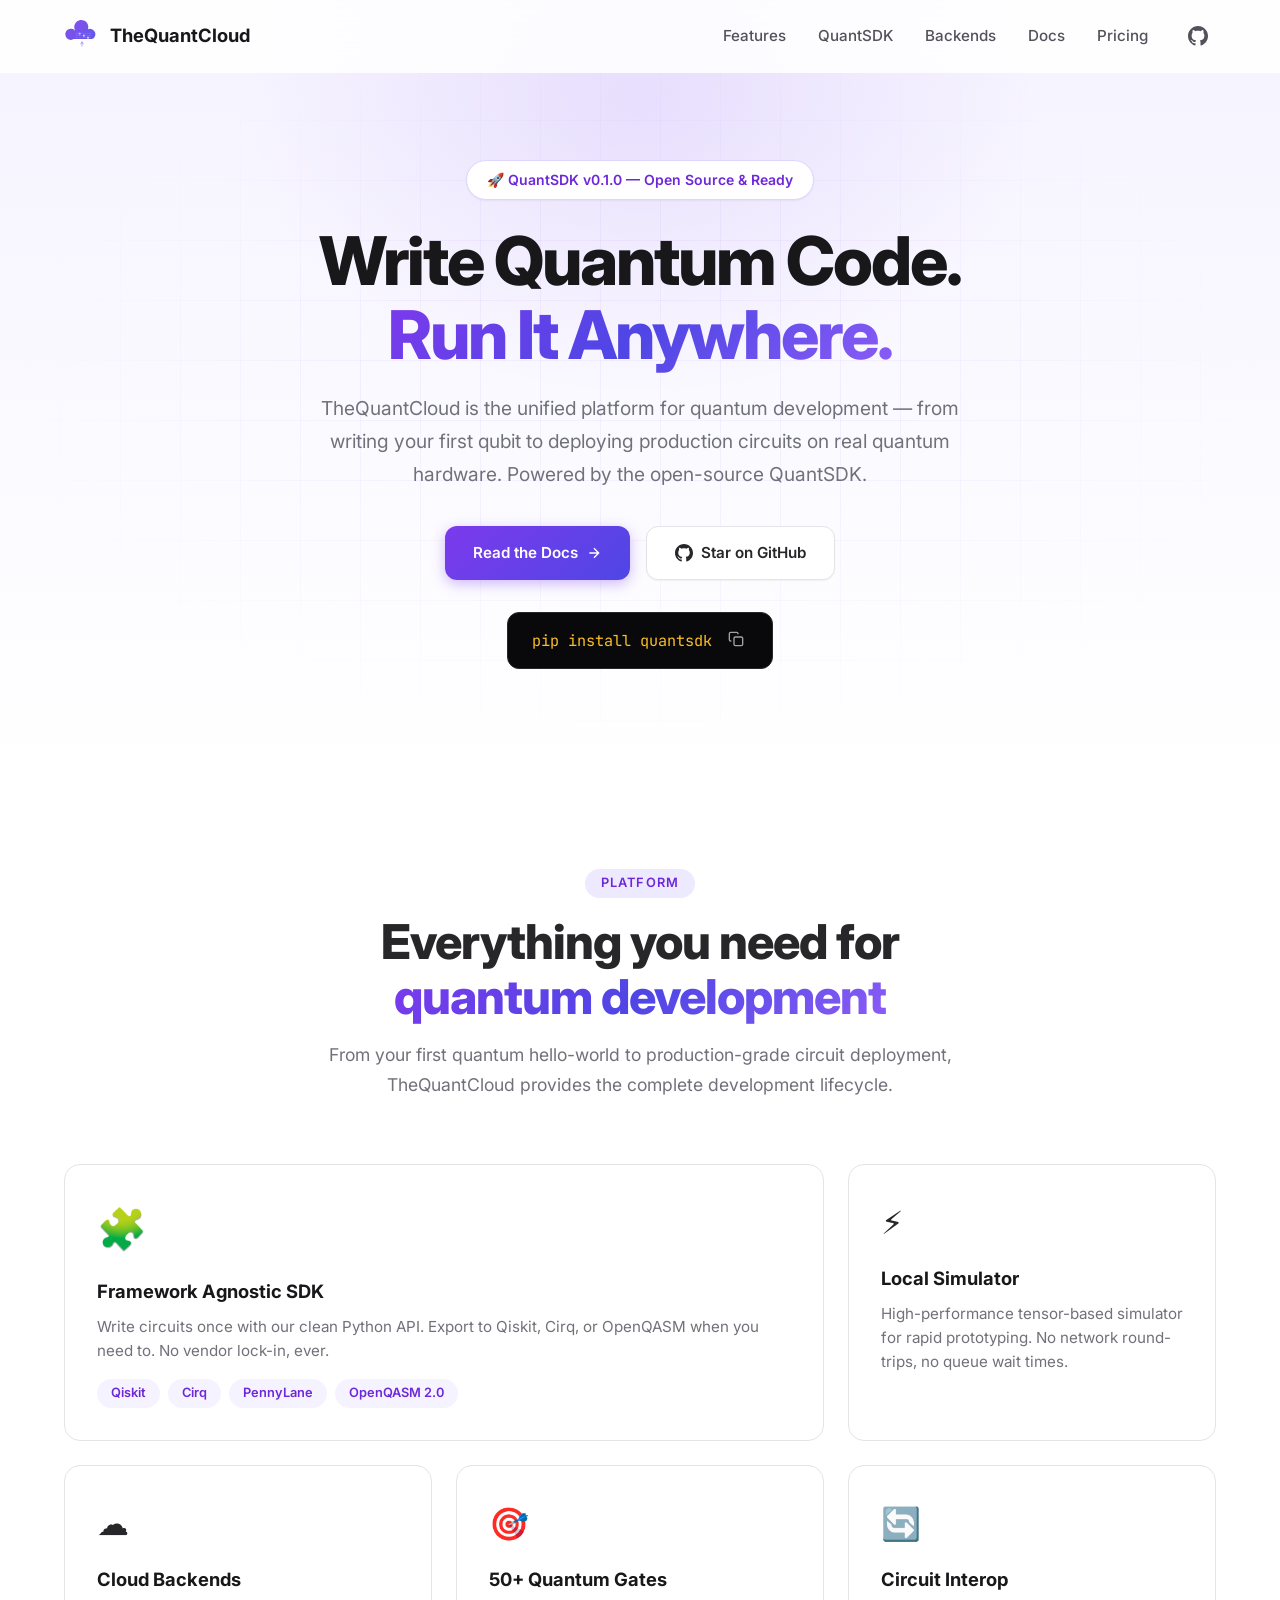
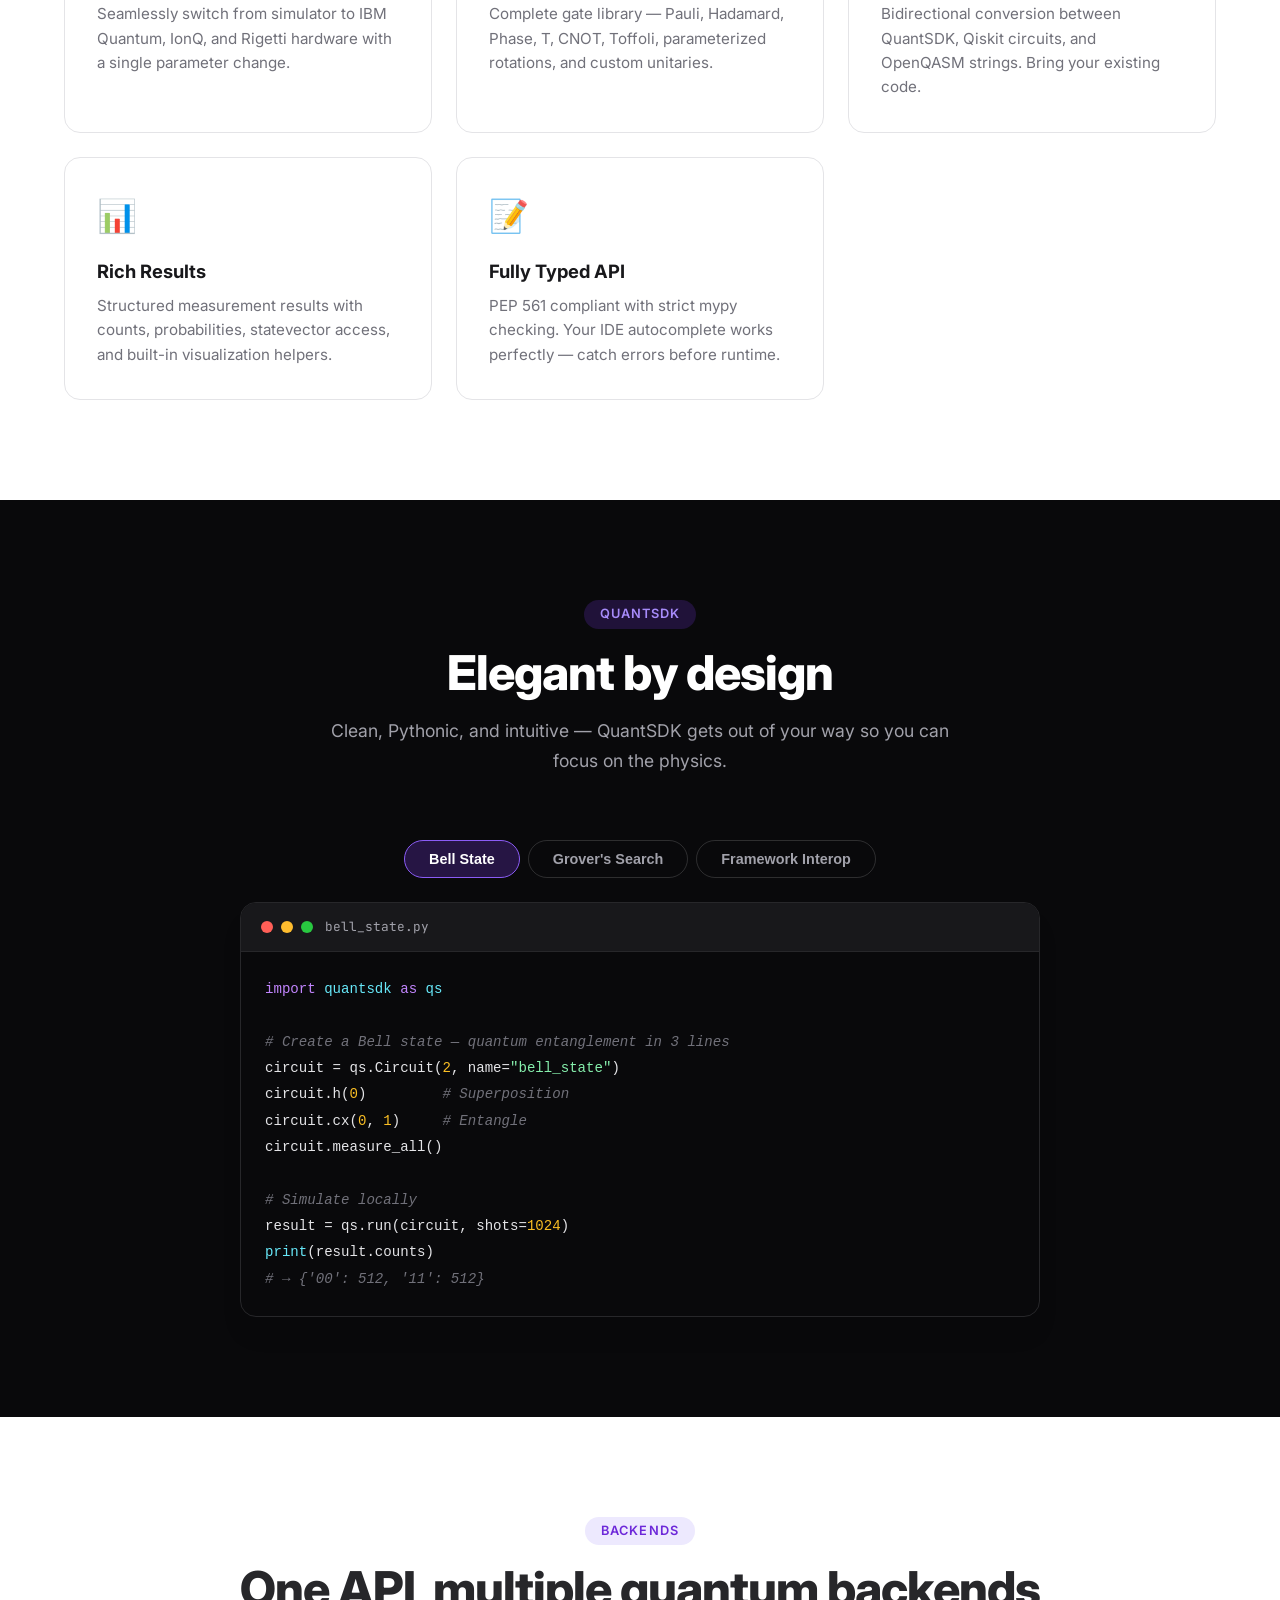
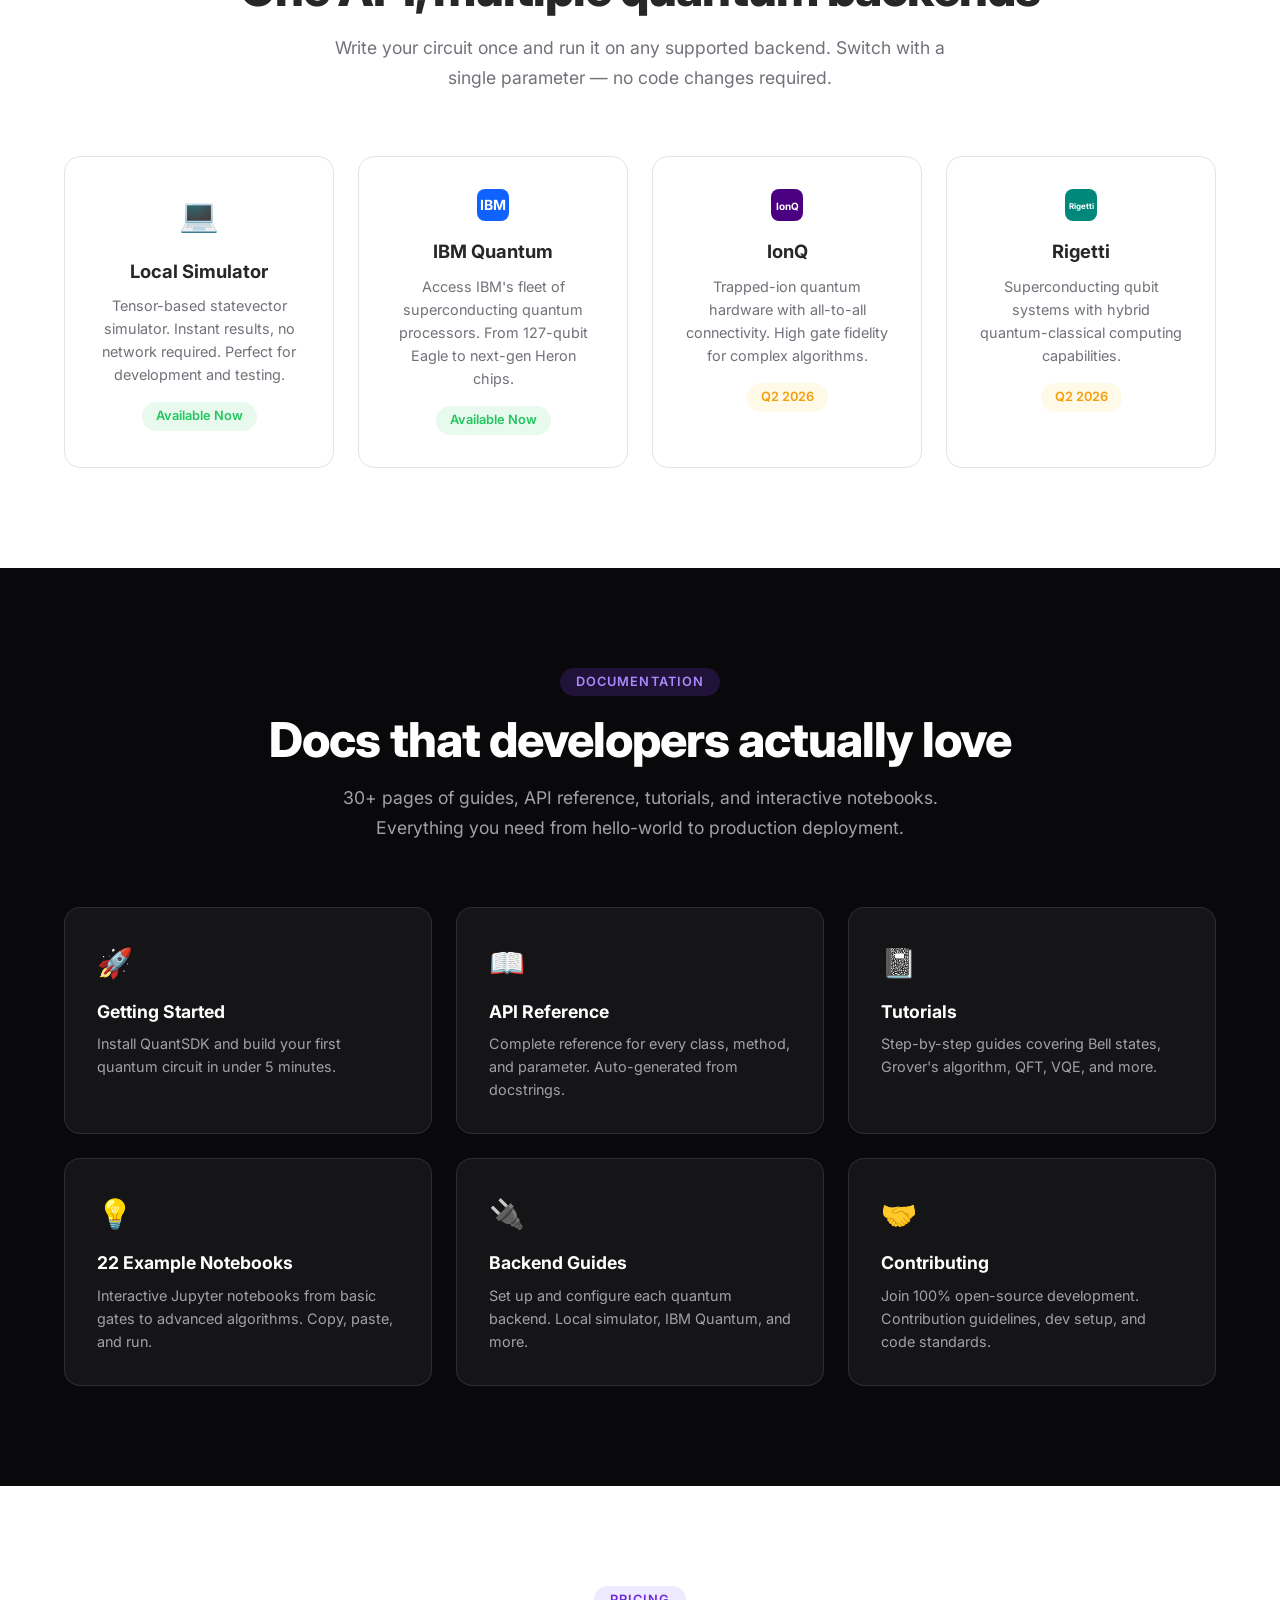
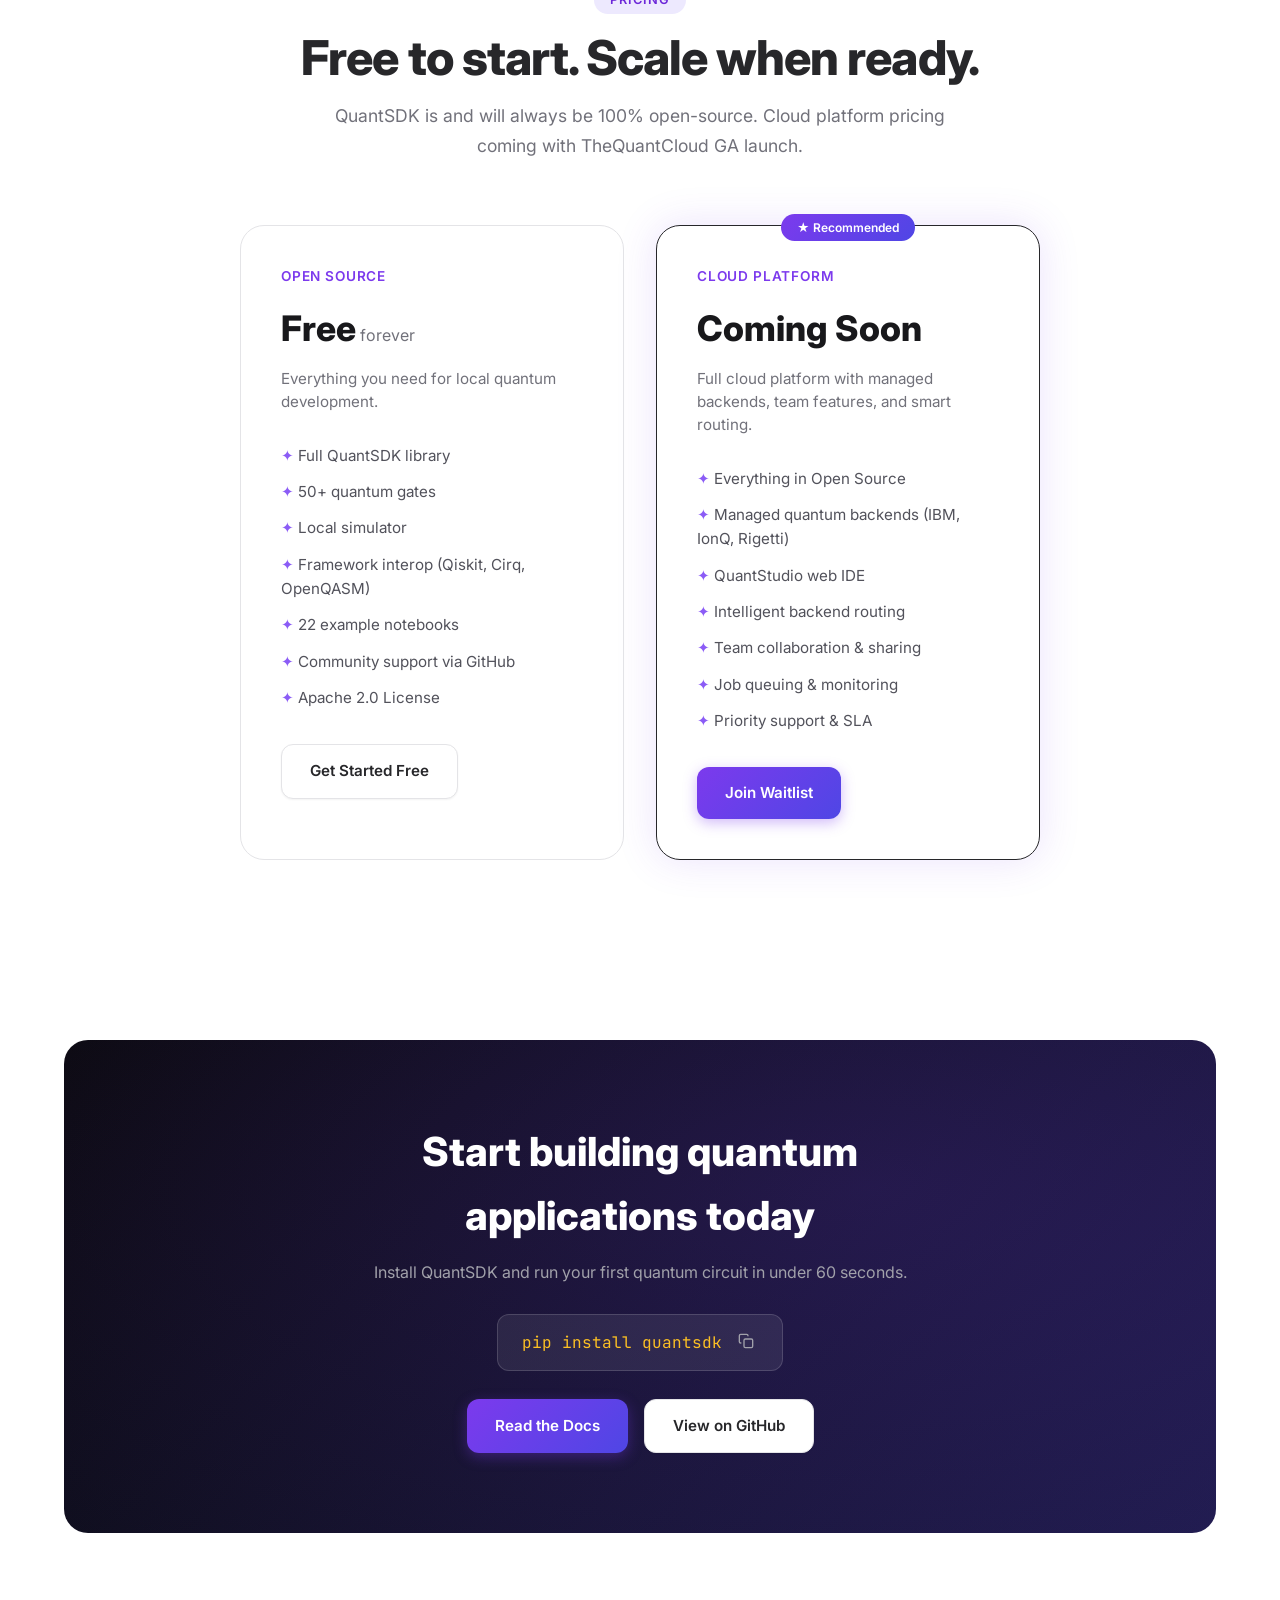
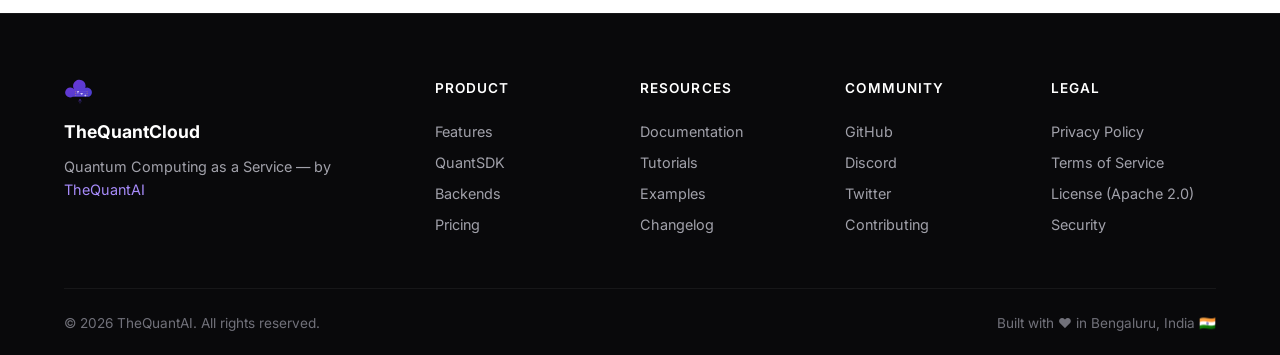
==== index.html @ c41607bc "fix: point API Reference card to docs /api route" ====
<!DOCTYPE html>
<html lang="en">
<head>
    <meta charset="UTF-8">
    <meta name="viewport" content="width=device-width, initial-scale=1.0">
    <title>TheQuantCloud — Quantum Computing as a Service</title>
    <meta name="description" content="Develop, simulate, and deploy quantum applications on a unified cloud platform. Open-source QuantSDK with 50+ gates, framework interop, and multi-backend orchestration.">
    <meta name="keywords" content="quantum computing, quantum cloud, quantum SDK, Qiskit, Cirq, PennyLane, quantum simulator, quantum backend">
    <meta name="author" content="TheQuantAI">

    <!-- Open Graph -->
    <meta property="og:title" content="TheQuantCloud — Quantum Computing as a Service">
    <meta property="og:description" content="Develop, simulate, and deploy quantum applications on a unified cloud platform.">
    <meta property="og:type" content="website">
    <meta property="og:url" content="https://thequantcloud.com">
    <meta property="og:image" content="https://thequantcloud.com/assets/og-image.png">

    <!-- Twitter Card -->
    <meta name="twitter:card" content="summary_large_image">
    <meta name="twitter:site" content="@TheQuantAI">
    <meta name="twitter:title" content="TheQuantCloud — Quantum Computing as a Service">

    <link rel="icon" type="image/svg+xml" href="assets/favicon.svg">
    <link rel="preconnect" href="https://fonts.googleapis.com">
    <link rel="preconnect" href="https://fonts.gstatic.com" crossorigin>
    <link href="https://fonts.googleapis.com/css2?family=Inter:wght@400;500;600;700;800&family=JetBrains+Mono:wght@400;500&display=swap" rel="stylesheet">
    <link rel="stylesheet" href="style.css">
</head>
<body>
    <!-- ─── Navigation ─── -->
    <nav class="nav" id="nav">
        <div class="container nav-inner">
            <a href="/" class="nav-logo">
                <img src="assets/logo-thequantcloud.svg" alt="TheQuantCloud" width="36" height="36">
                <span>TheQuantCloud</span>
            </a>
            <div class="nav-links" id="navLinks">
                <a href="#features">Features</a>
                <a href="#sdk">QuantSDK</a>
                <a href="#backends">Backends</a>
                <a href="#docs">Docs</a>
                <a href="#pricing">Pricing</a>
                <a href="https://github.com/TheQuantAI/quantsdk" target="_blank" rel="noopener" class="nav-github">
                    <svg width="20" height="20" viewBox="0 0 24 24" fill="currentColor"><path d="M12 0c-6.626 0-12 5.373-12 12 0 5.302 3.438 9.8 8.207 11.387.599.111.793-.261.793-.577v-2.234c-3.338.726-4.033-1.416-4.033-1.416-.546-1.387-1.333-1.756-1.333-1.756-1.089-.745.083-.729.083-.729 1.205.084 1.839 1.237 1.839 1.237 1.07 1.834 2.807 1.304 3.492.997.107-.775.418-1.305.762-1.604-2.665-.305-5.467-1.334-5.467-5.931 0-1.311.469-2.381 1.236-3.221-.124-.303-.535-1.524.117-3.176 0 0 1.008-.322 3.301 1.23.957-.266 1.983-.399 3.003-.404 1.02.005 2.047.138 3.006.404 2.291-1.552 3.297-1.23 3.297-1.23.653 1.653.242 2.874.118 3.176.77.84 1.235 1.911 1.235 3.221 0 4.609-2.807 5.624-5.479 5.921.43.372.823 1.102.823 2.222v3.293c0 .319.192.694.801.576 4.765-1.589 8.199-6.086 8.199-11.386 0-6.627-5.373-12-12-12z"/></svg>
                </a>
            </div>
            <button class="nav-toggle" id="navToggle" aria-label="Menu">
                <span></span><span></span><span></span>
            </button>
        </div>
    </nav>

    <!-- ─── Hero ─── -->
    <section class="hero">
        <div class="hero-bg">
            <div class="hero-grid"></div>
            <div class="hero-glow"></div>
        </div>
        <div class="container hero-content">
            <div class="hero-badge">🚀 QuantSDK v0.1.0 — Open Source &amp; Ready</div>
            <h1>Write Quantum Code.<br><span class="gradient-text">Run It Anywhere.</span></h1>
            <p class="hero-subtitle">TheQuantCloud is the unified platform for quantum development — from writing your first qubit to deploying production circuits on real quantum hardware. Powered by the open-source QuantSDK.</p>
            <div class="hero-actions">
                <a href="https://docs.thequantcloud.com" class="btn btn-primary">
                    <span>Read the Docs</span>
                    <svg width="16" height="16" viewBox="0 0 24 24" fill="none" stroke="currentColor" stroke-width="2"><path d="M5 12h14M12 5l7 7-7 7"/></svg>
                </a>
                <a href="https://github.com/TheQuantAI/quantsdk" class="btn btn-secondary" target="_blank" rel="noopener">
                    <svg width="18" height="18" viewBox="0 0 24 24" fill="currentColor"><path d="M12 0c-6.626 0-12 5.373-12 12 0 5.302 3.438 9.8 8.207 11.387.599.111.793-.261.793-.577v-2.234c-3.338.726-4.033-1.416-4.033-1.416-.546-1.387-1.333-1.756-1.333-1.756-1.089-.745.083-.729.083-.729 1.205.084 1.839 1.237 1.839 1.237 1.07 1.834 2.807 1.304 3.492.997.107-.775.418-1.305.762-1.604-2.665-.305-5.467-1.334-5.467-5.931 0-1.311.469-2.381 1.236-3.221-.124-.303-.535-1.524.117-3.176 0 0 1.008-.322 3.301 1.23.957-.266 1.983-.399 3.003-.404 1.02.005 2.047.138 3.006.404 2.291-1.552 3.297-1.23 3.297-1.23.653 1.653.242 2.874.118 3.176.77.84 1.235 1.911 1.235 3.221 0 4.609-2.807 5.624-5.479 5.921.43.372.823 1.102.823 2.222v3.293c0 .319.192.694.801.576 4.765-1.589 8.199-6.086 8.199-11.386 0-6.627-5.373-12-12-12z"/></svg>
                    <span>Star on GitHub</span>
                </a>
            </div>
            <div class="install-bar">
                <code>pip install quantsdk</code>
                <button class="copy-btn" title="Copy">
                    <svg width="16" height="16" viewBox="0 0 24 24" fill="none" stroke="currentColor" stroke-width="2"><rect x="9" y="9" width="13" height="13" rx="2"/><path d="M5 15H4a2 2 0 01-2-2V4a2 2 0 012-2h9a2 2 0 012 2v1"/></svg>
                </button>
            </div>
        </div>
    </section>

    <!-- ─── Features ─── -->
    <section class="section" id="features">
        <div class="container">
            <div class="section-header">
                <span class="section-tag">Platform</span>
                <h2>Everything you need for<br><span class="gradient-text">quantum development</span></h2>
                <p class="section-desc">From your first quantum hello-world to production-grade circuit deployment, TheQuantCloud provides the complete development lifecycle.</p>
            </div>
            <div class="features-grid">
                <div class="feature-card feature-card-large">
                    <div class="feature-icon-lg">🧩</div>
                    <h3>Framework Agnostic SDK</h3>
                    <p>Write circuits once with our clean Python API. Export to Qiskit, Cirq, or OpenQASM when you need to. No vendor lock-in, ever.</p>
                    <div class="feature-chip-row">
                        <span class="chip">Qiskit</span>
                        <span class="chip">Cirq</span>
                        <span class="chip">PennyLane</span>
                        <span class="chip">OpenQASM 2.0</span>
                    </div>
                </div>
                <div class="feature-card">
                    <div class="feature-icon">⚡</div>
                    <h3>Local Simulator</h3>
                    <p>High-performance tensor-based simulator for rapid prototyping. No network round-trips, no queue wait times.</p>
                </div>
                <div class="feature-card">
                    <div class="feature-icon">☁️</div>
                    <h3>Cloud Backends</h3>
                    <p>Seamlessly switch from simulator to IBM Quantum, IonQ, and Rigetti hardware with a single parameter change.</p>
                </div>
                <div class="feature-card">
                    <div class="feature-icon">🎯</div>
                    <h3>50+ Quantum Gates</h3>
                    <p>Complete gate library — Pauli, Hadamard, Phase, T, CNOT, Toffoli, parameterized rotations, and custom unitaries.</p>
                </div>
                <div class="feature-card">
                    <div class="feature-icon">🔄</div>
                    <h3>Circuit Interop</h3>
                    <p>Bidirectional conversion between QuantSDK, Qiskit circuits, and OpenQASM strings. Bring your existing code.</p>
                </div>
                <div class="feature-card">
                    <div class="feature-icon">📊</div>
                    <h3>Rich Results</h3>
                    <p>Structured measurement results with counts, probabilities, statevector access, and built-in visualization helpers.</p>
                </div>
                <div class="feature-card">
                    <div class="feature-icon">📝</div>
                    <h3>Fully Typed API</h3>
                    <p>PEP 561 compliant with strict mypy checking. Your IDE autocomplete works perfectly — catch errors before runtime.</p>
                </div>
            </div>
        </div>
    </section>

    <!-- ─── SDK Showcase ─── -->
    <section class="section section-dark" id="sdk">
        <div class="container">
            <div class="section-header">
                <span class="section-tag">QuantSDK</span>
                <h2>Elegant by design</h2>
                <p class="section-desc">Clean, Pythonic, and intuitive — QuantSDK gets out of your way so you can focus on the physics.</p>
            </div>
            <div class="sdk-showcase">
                <!-- Tab 1: Bell State -->
                <div class="sdk-tabs">
                    <button class="sdk-tab active" data-tab="bell">Bell State</button>
                    <button class="sdk-tab" data-tab="grover">Grover's Search</button>
                    <button class="sdk-tab" data-tab="interop">Framework Interop</button>
                </div>
                <div class="sdk-panels">
                    <div class="sdk-panel active" id="panel-bell">
                        <div class="tech-code">
                            <div class="code-header">
                                <div class="code-dots"><span class="dot red"></span><span class="dot yellow"></span><span class="dot green"></span></div>
                                <span class="code-title">bell_state.py</span>
                            </div>
                            <pre class="code-block"><code><span class="kw">import</span> <span class="mod">quantsdk</span> <span class="kw">as</span> <span class="mod">qs</span>

<span class="cmt"># Create a Bell state — quantum entanglement in 3 lines</span>
circuit = qs.Circuit(<span class="num">2</span>, name=<span class="str">"bell_state"</span>)
circuit.h(<span class="num">0</span>)         <span class="cmt"># Superposition</span>
circuit.cx(<span class="num">0</span>, <span class="num">1</span>)     <span class="cmt"># Entangle</span>
circuit.measure_all()

<span class="cmt"># Simulate locally</span>
result = qs.run(circuit, shots=<span class="num">1024</span>)
<span class="fn">print</span>(result.counts)
<span class="cmt"># → {'00': 512, '11': 512}</span></code></pre>
                        </div>
                    </div>
                    <div class="sdk-panel" id="panel-grover">
                        <div class="tech-code">
                            <div class="code-header">
                                <div class="code-dots"><span class="dot red"></span><span class="dot yellow"></span><span class="dot green"></span></div>
                                <span class="code-title">grover_search.py</span>
                            </div>
                            <pre class="code-block"><code><span class="kw">import</span> <span class="mod">quantsdk</span> <span class="kw">as</span> <span class="mod">qs</span>

<span class="cmt"># Grover's algorithm — find |11⟩ in unsorted database</span>
qc = qs.Circuit(<span class="num">2</span>, name=<span class="str">"grover"</span>)

<span class="cmt"># Uniform superposition</span>
qc.h(<span class="num">0</span>); qc.h(<span class="num">1</span>)

<span class="cmt"># Oracle: mark |11⟩</span>
qc.cz(<span class="num">0</span>, <span class="num">1</span>)

<span class="cmt"># Diffusion operator</span>
qc.h(<span class="num">0</span>); qc.h(<span class="num">1</span>)
qc.z(<span class="num">0</span>); qc.z(<span class="num">1</span>)
qc.cz(<span class="num">0</span>, <span class="num">1</span>)
qc.h(<span class="num">0</span>); qc.h(<span class="num">1</span>)

qc.measure_all()
result = qs.run(qc, shots=<span class="num">1000</span>)
<span class="fn">print</span>(result.counts)  <span class="cmt"># |11⟩ amplified!</span></code></pre>
                        </div>
                    </div>
                    <div class="sdk-panel" id="panel-interop">
                        <div class="tech-code">
                            <div class="code-header">
                                <div class="code-dots"><span class="dot red"></span><span class="dot yellow"></span><span class="dot green"></span></div>
                                <span class="code-title">interop.py</span>
                            </div>
                            <pre class="code-block"><code><span class="kw">import</span> <span class="mod">quantsdk</span> <span class="kw">as</span> <span class="mod">qs</span>

circuit = qs.Circuit(<span class="num">2</span>)
circuit.h(<span class="num">0</span>)
circuit.cx(<span class="num">0</span>, <span class="num">1</span>)

<span class="cmt"># Export to Qiskit</span>
qiskit_circ = circuit.to_qiskit()

<span class="cmt"># Export to OpenQASM 2.0</span>
qasm = circuit.to_openqasm()

<span class="cmt"># Import from Qiskit</span>
imported = qs.Circuit.from_qiskit(qiskit_circ)

<span class="cmt"># Run on IBM Quantum hardware</span>
result = qs.run(circuit,
    backend=<span class="str">"ibm"</span>,
    device=<span class="str">"ibm_brisbane"</span>,
    shots=<span class="num">4096</span>
)</code></pre>
                        </div>
                    </div>
                </div>
            </div>
        </div>
    </section>

    <!-- ─── Backends ─── -->
    <section class="section" id="backends">
        <div class="container">
            <div class="section-header">
                <span class="section-tag">Backends</span>
                <h2>One API, multiple quantum backends</h2>
                <p class="section-desc">Write your circuit once and run it on any supported backend. Switch with a single parameter — no code changes required.</p>
            </div>
            <div class="backends-grid">
                <div class="backend-card">
                    <div class="backend-icon">💻</div>
                    <h3>Local Simulator</h3>
                    <p>Tensor-based statevector simulator. Instant results, no network required. Perfect for development and testing.</p>
                    <span class="backend-status available">Available Now</span>
                </div>
                <div class="backend-card">
                    <div class="backend-icon">
                        <svg width="32" height="32" viewBox="0 0 32 32" fill="none"><rect width="32" height="32" rx="8" fill="#0F62FE"/><text x="16" y="21" text-anchor="middle" font-size="14" font-weight="700" fill="white">IBM</text></svg>
                    </div>
                    <h3>IBM Quantum</h3>
                    <p>Access IBM's fleet of superconducting quantum processors. From 127-qubit Eagle to next-gen Heron chips.</p>
                    <span class="backend-status available">Available Now</span>
                </div>
                <div class="backend-card">
                    <div class="backend-icon">
                        <svg width="32" height="32" viewBox="0 0 32 32" fill="none"><rect width="32" height="32" rx="8" fill="#4B0082"/><text x="16" y="21" text-anchor="middle" font-size="10" font-weight="700" fill="white">IonQ</text></svg>
                    </div>
                    <h3>IonQ</h3>
                    <p>Trapped-ion quantum hardware with all-to-all connectivity. High gate fidelity for complex algorithms.</p>
                    <span class="backend-status coming">Q2 2026</span>
                </div>
                <div class="backend-card">
                    <div class="backend-icon">
                        <svg width="32" height="32" viewBox="0 0 32 32" fill="none"><rect width="32" height="32" rx="8" fill="#00897B"/><text x="16" y="20" text-anchor="middle" font-size="8" font-weight="700" fill="white">Rigetti</text></svg>
                    </div>
                    <h3>Rigetti</h3>
                    <p>Superconducting qubit systems with hybrid quantum-classical computing capabilities.</p>
                    <span class="backend-status coming">Q2 2026</span>
                </div>
            </div>
        </div>
    </section>

    <!-- ─── Documentation ─── -->
    <section class="section section-dark" id="docs">
        <div class="container">
            <div class="section-header">
                <span class="section-tag">Documentation</span>
                <h2>Docs that developers actually love</h2>
                <p class="section-desc">30+ pages of guides, API reference, tutorials, and interactive notebooks. Everything you need from hello-world to production deployment.</p>
            </div>
            <div class="docs-grid">
                <a href="https://docs.thequantcloud.com/getting-started/" class="doc-card">
                    <div class="doc-icon">🚀</div>
                    <h3>Getting Started</h3>
                    <p>Install QuantSDK and build your first quantum circuit in under 5 minutes.</p>
                </a>
                <a href="https://docs.thequantcloud.com/api/" class="doc-card">
                    <div class="doc-icon">📖</div>
                    <h3>API Reference</h3>
                    <p>Complete reference for every class, method, and parameter. Auto-generated from docstrings.</p>
                </a>
                <a href="https://docs.thequantcloud.com/tutorials/" class="doc-card">
                    <div class="doc-icon">📓</div>
                    <h3>Tutorials</h3>
                    <p>Step-by-step guides covering Bell states, Grover's algorithm, QFT, VQE, and more.</p>
                </a>
                <a href="https://docs.thequantcloud.com/examples/" class="doc-card">
                    <div class="doc-icon">💡</div>
                    <h3>22 Example Notebooks</h3>
                    <p>Interactive Jupyter notebooks from basic gates to advanced algorithms. Copy, paste, and run.</p>
                </a>
                <a href="https://docs.thequantcloud.com/backends/" class="doc-card">
                    <div class="doc-icon">🔌</div>
                    <h3>Backend Guides</h3>
                    <p>Set up and configure each quantum backend. Local simulator, IBM Quantum, and more.</p>
                </a>
                <a href="https://docs.thequantcloud.com/contributing/" class="doc-card">
                    <div class="doc-icon">🤝</div>
                    <h3>Contributing</h3>
                    <p>Join 100% open-source development. Contribution guidelines, dev setup, and code standards.</p>
                </a>
            </div>
        </div>
    </section>

    <!-- ─── Pricing ─── -->
    <section class="section" id="pricing">
        <div class="container">
            <div class="section-header">
                <span class="section-tag">Pricing</span>
                <h2>Free to start. Scale when ready.</h2>
                <p class="section-desc">QuantSDK is and will always be 100% open-source. Cloud platform pricing coming with TheQuantCloud GA launch.</p>
            </div>
            <div class="pricing-grid">
                <div class="pricing-card">
                    <div class="pricing-tier">Open Source</div>
                    <div class="pricing-price"><span class="price-amount">Free</span><span class="price-period">forever</span></div>
                    <p class="pricing-desc">Everything you need for local quantum development.</p>
                    <ul class="pricing-features">
                        <li>✦ Full QuantSDK library</li>
                        <li>✦ 50+ quantum gates</li>
                        <li>✦ Local simulator</li>
                        <li>✦ Framework interop (Qiskit, Cirq, OpenQASM)</li>
                        <li>✦ 22 example notebooks</li>
                        <li>✦ Community support via GitHub</li>
                        <li>✦ Apache 2.0 License</li>
                    </ul>
                    <a href="https://github.com/TheQuantAI/quantsdk" class="btn btn-secondary" target="_blank" rel="noopener">Get Started Free</a>
                </div>
                <div class="pricing-card pricing-card-featured">
                    <div class="pricing-tier">Cloud Platform</div>
                    <div class="pricing-price"><span class="price-amount">Coming Soon</span></div>
                    <p class="pricing-desc">Full cloud platform with managed backends, team features, and smart routing.</p>
                    <ul class="pricing-features">
                        <li>✦ Everything in Open Source</li>
                        <li>✦ Managed quantum backends (IBM, IonQ, Rigetti)</li>
                        <li>✦ QuantStudio web IDE</li>
                        <li>✦ Intelligent backend routing</li>
                        <li>✦ Team collaboration & sharing</li>
                        <li>✦ Job queuing & monitoring</li>
                        <li>✦ Priority support & SLA</li>
                    </ul>
                    <a href="mailto:saket@thequantai.in" class="btn btn-primary">Join Waitlist</a>
                </div>
            </div>
        </div>
    </section>

    <!-- ─── CTA ─── -->
    <section class="section cta-section">
        <div class="container">
            <div class="cta-inner">
                <h2>Start building quantum<br>applications today</h2>
                <p>Install QuantSDK and run your first quantum circuit in under 60 seconds.</p>
                <div class="cta-install">
                    <code>pip install quantsdk</code>
                    <button class="copy-btn" title="Copy">
                        <svg width="16" height="16" viewBox="0 0 24 24" fill="none" stroke="currentColor" stroke-width="2"><rect x="9" y="9" width="13" height="13" rx="2"/><path d="M5 15H4a2 2 0 01-2-2V4a2 2 0 012-2h9a2 2 0 012 2v1"/></svg>
                    </button>
                </div>
                <div class="cta-actions">
                    <a href="https://docs.thequantcloud.com" class="btn btn-primary">Read the Docs</a>
                    <a href="https://github.com/TheQuantAI/quantsdk" class="btn btn-secondary" target="_blank" rel="noopener">View on GitHub</a>
                </div>
            </div>
        </div>
    </section>

    <!-- ─── Footer ─── -->
    <footer class="footer">
        <div class="container">
            <div class="footer-grid">
                <div class="footer-brand">
                    <img src="assets/logo-thequantcloud.svg" alt="TheQuantCloud" width="32" height="32">
                    <span>TheQuantCloud</span>
                    <p>Quantum Computing as a Service — by <a href="https://thequantai.in" style="color:var(--violet-400);text-decoration:none;">TheQuantAI</a></p>
                </div>
                <div class="footer-col">
                    <h5>Product</h5>
                    <a href="#features">Features</a>
                    <a href="#sdk">QuantSDK</a>
                    <a href="#backends">Backends</a>
                    <a href="#pricing">Pricing</a>
                </div>
                <div class="footer-col">
                    <h5>Resources</h5>
                    <a href="https://docs.thequantcloud.com">Documentation</a>
                    <a href="https://docs.thequantcloud.com/tutorials/">Tutorials</a>
                    <a href="https://docs.thequantcloud.com/examples/">Examples</a>
                    <a href="https://docs.thequantcloud.com/changelog/">Changelog</a>
                </div>
                <div class="footer-col">
                    <h5>Community</h5>
                    <a href="https://github.com/TheQuantAI" target="_blank" rel="noopener">GitHub</a>
                    <a href="https://discord.gg/TheQuantAI" target="_blank" rel="noopener">Discord</a>
                    <a href="https://twitter.com/TheQuantAI" target="_blank" rel="noopener">Twitter</a>
                    <a href="https://docs.thequantcloud.com/contributing/">Contributing</a>
                </div>
                <div class="footer-col">
                    <h5>Legal</h5>
                    <a href="/privacy">Privacy Policy</a>
                    <a href="/terms">Terms of Service</a>
                    <a href="https://github.com/TheQuantAI/quantsdk/blob/main/LICENSE">License (Apache 2.0)</a>
                    <a href="mailto:security@thequantai.in">Security</a>
                </div>
            </div>
            <div class="footer-bottom">
                <p>&copy; 2026 TheQuantAI. All rights reserved.</p>
                <p>Built with ❤️ in Bengaluru, India 🇮🇳</p>
            </div>
        </div>
    </footer>

    <script src="script.js"></script>
</body>
</html>
---- style.css ----
/* ─── TheQuantCloud — Design System (extends shared palette) ─── */

:root {
    --violet-50: #F5F3FF;
    --violet-100: #EDE9FE;
    --violet-200: #DDD6FE;
    --violet-400: #A78BFA;
    --violet-500: #8B5CF6;
    --violet-600: #7C3AED;
    --violet-700: #6D28D9;
    --violet-800: #5B21B6;
    --violet-900: #4C1D95;
    --indigo-500: #6366F1;
    --indigo-600: #4F46E5;
    --amber-400: #FBBF24;
    --amber-500: #F59E0B;
    --gray-50: #FAFAFA;
    --gray-100: #F4F4F5;
    --gray-200: #E4E4E7;
    --gray-300: #D4D4D8;
    --gray-400: #A1A1AA;
    --gray-500: #71717A;
    --gray-600: #52525B;
    --gray-700: #3F3F46;
    --gray-800: #27272A;
    --gray-900: #18181B;
    --gray-950: #09090B;
    --font-sans: 'Inter', system-ui, -apple-system, sans-serif;
    --font-mono: 'JetBrains Mono', 'Fira Code', monospace;
    --radius: 12px;
    --radius-sm: 8px;
    --radius-lg: 16px;
    --radius-xl: 24px;
    --shadow-sm: 0 1px 2px rgba(0,0,0,0.05);
    --shadow: 0 4px 6px -1px rgba(0,0,0,0.1);
    --shadow-lg: 0 10px 15px -3px rgba(0,0,0,0.1);
    --shadow-xl: 0 20px 25px -5px rgba(0,0,0,0.1);
    --shadow-glow: 0 0 40px rgba(124,58,237,0.15);
}

*, *::before, *::after { box-sizing: border-box; margin: 0; padding: 0; }
html { scroll-behavior: smooth; }
body {
    font-family: var(--font-sans);
    color: var(--gray-800);
    background: white;
    line-height: 1.6;
    -webkit-font-smoothing: antialiased;
}
.container { max-width: 1200px; margin: 0 auto; padding: 0 24px; }

/* ─── Nav (shared) ─── */
.nav {
    position: fixed; top: 0; left: 0; right: 0; z-index: 1000;
    background: rgba(255,255,255,0.85); backdrop-filter: blur(16px); -webkit-backdrop-filter: blur(16px);
    border-bottom: 1px solid transparent; transition: border-color 0.3s, background 0.3s;
}
.nav.scrolled { border-bottom-color: var(--gray-200); background: rgba(255,255,255,0.95); }
.nav-inner { display: flex; align-items: center; justify-content: space-between; height: 72px; }
.nav-logo { display: flex; align-items: center; gap: 10px; text-decoration: none; font-weight: 700; font-size: 1.15rem; color: var(--gray-900); }
.nav-links { display: flex; align-items: center; gap: 32px; }
.nav-links a { text-decoration: none; color: var(--gray-600); font-weight: 500; font-size: 0.95rem; transition: color 0.2s; }
.nav-links a:hover { color: var(--violet-600); }
.nav-github { display: flex; align-items: center; padding: 8px; border-radius: 8px; transition: background 0.2s; }
.nav-github:hover { background: var(--gray-100); }
.nav-toggle { display: none; flex-direction: column; gap: 5px; background: none; border: none; cursor: pointer; padding: 8px; }
.nav-toggle span { display: block; width: 24px; height: 2px; background: var(--gray-700); border-radius: 2px; }

/* ─── Hero ─── */
.hero {
    position: relative; padding: 160px 0 100px; overflow: hidden;
    background: linear-gradient(180deg, var(--violet-50) 0%, white 100%);
}
.hero-bg { position: absolute; inset: 0; overflow: hidden; }
.hero-grid {
    position: absolute; inset: 0;
    background-image: linear-gradient(rgba(124,58,237,0.05) 1px, transparent 1px), linear-gradient(90deg, rgba(124,58,237,0.05) 1px, transparent 1px);
    background-size: 60px 60px;
    mask-image: radial-gradient(ellipse at center, black 30%, transparent 70%);
    -webkit-mask-image: radial-gradient(ellipse at center, black 30%, transparent 70%);
}
.hero-glow { position: absolute; top: -200px; left: 50%; transform: translateX(-50%); width: 800px; height: 600px; background: radial-gradient(ellipse, rgba(124,58,237,0.12) 0%, transparent 70%); }
.hero-content { position: relative; text-align: center; z-index: 1; }
.hero-badge {
    display: inline-flex; align-items: center; gap: 8px; padding: 8px 20px;
    background: white; border: 1px solid var(--violet-200); border-radius: 100px;
    font-size: 0.875rem; font-weight: 600; color: var(--violet-700); margin-bottom: 24px;
    box-shadow: var(--shadow-sm);
}
.hero h1 { font-size: clamp(2.5rem, 6vw, 4.2rem); font-weight: 800; line-height: 1.1; letter-spacing: -0.03em; color: var(--gray-900); margin-bottom: 20px; }
.gradient-text { background: linear-gradient(135deg, var(--violet-600), var(--indigo-600), var(--violet-500)); -webkit-background-clip: text; -webkit-text-fill-color: transparent; background-clip: text; }
.hero-subtitle { font-size: 1.2rem; color: var(--gray-500); max-width: 680px; margin: 0 auto 36px; line-height: 1.7; }
.hero-actions { display: flex; gap: 16px; justify-content: center; flex-wrap: wrap; margin-bottom: 32px; }

/* install bar under hero */
.install-bar {
    display: inline-flex; align-items: center; gap: 12px;
    background: var(--gray-950); border: 1px solid var(--gray-800); border-radius: var(--radius);
    padding: 14px 24px;
}
.install-bar code { font-family: var(--font-mono); font-size: 0.95rem; color: var(--amber-400); }
.install-bar .copy-btn { background: none; border: none; color: var(--gray-400); cursor: pointer; padding: 4px; transition: color 0.2s; }
.install-bar .copy-btn:hover { color: white; }

/* ─── Buttons ─── */
.btn {
    display: inline-flex; align-items: center; gap: 8px; padding: 14px 28px;
    border-radius: var(--radius); font-weight: 600; font-size: 0.95rem;
    text-decoration: none; transition: all 0.2s ease; cursor: pointer; border: none;
}
.btn-primary { background: linear-gradient(135deg, var(--violet-600), var(--indigo-600)); color: white; box-shadow: 0 4px 14px rgba(124,58,237,0.35); }
.btn-primary:hover { transform: translateY(-2px); box-shadow: 0 6px 20px rgba(124,58,237,0.45); }
.btn-secondary { background: white; color: var(--gray-800); border: 1px solid var(--gray-200); box-shadow: var(--shadow-sm); }
.btn-secondary:hover { background: var(--gray-50); border-color: var(--gray-300); transform: translateY(-1px); }
.btn-outline { background: transparent; color: white; border: 1px solid rgba(255,255,255,0.3); }
.btn-outline:hover { background: rgba(255,255,255,0.1); border-color: rgba(255,255,255,0.5); }

/* ─── Sections ─── */
.section { padding: 100px 0; }
.section-dark { background: var(--gray-950); color: white; }
.section-dark .section-desc { color: var(--gray-400); }
.section-header { text-align: center; margin-bottom: 64px; }
.section-tag { display: inline-block; padding: 4px 16px; background: var(--violet-100); color: var(--violet-700); border-radius: 100px; font-size: 0.8rem; font-weight: 600; text-transform: uppercase; letter-spacing: 0.08em; margin-bottom: 16px; }
.section-dark .section-tag { background: rgba(124,58,237,0.2); color: var(--violet-400); }
.section-header h2 { font-size: clamp(2rem, 4vw, 3rem); font-weight: 800; letter-spacing: -0.02em; line-height: 1.15; margin-bottom: 16px; }
.section-desc { font-size: 1.1rem; color: var(--gray-500); max-width: 640px; margin: 0 auto; line-height: 1.7; }

/* ─── Features Grid ─── */
.features-grid {
    display: grid;
    grid-template-columns: repeat(auto-fill, minmax(280px, 1fr));
    gap: 24px;
}
.feature-card {
    padding: 32px;
    background: white;
    border: 1px solid var(--gray-200);
    border-radius: var(--radius-lg);
    transition: all 0.3s;
}
.feature-card:hover { border-color: var(--violet-200); box-shadow: var(--shadow-glow); transform: translateY(-4px); }
.feature-card-large { grid-column: span 2; }
.feature-icon { font-size: 2rem; margin-bottom: 16px; }
.feature-icon-lg { font-size: 2.5rem; margin-bottom: 16px; }
.feature-card h3 { font-size: 1.15rem; font-weight: 700; margin-bottom: 8px; color: var(--gray-900); }
.feature-card p { color: var(--gray-500); font-size: 0.95rem; line-height: 1.6; }
.feature-chip-row { display: flex; flex-wrap: wrap; gap: 8px; margin-top: 16px; }
.chip {
    padding: 4px 14px; background: var(--violet-50); color: var(--violet-700);
    border-radius: 100px; font-size: 0.8rem; font-weight: 600;
}

/* ─── SDK Showcase ─── */
.sdk-showcase { max-width: 800px; margin: 0 auto; }
.sdk-tabs { display: flex; gap: 8px; margin-bottom: 24px; justify-content: center; flex-wrap: wrap; }
.sdk-tab {
    padding: 10px 24px; border-radius: 100px; border: 1px solid rgba(255,255,255,0.15);
    background: transparent; color: var(--gray-400); font-weight: 600; font-size: 0.9rem;
    cursor: pointer; transition: all 0.2s;
}
.sdk-tab:hover { border-color: rgba(255,255,255,0.3); color: white; }
.sdk-tab.active { background: rgba(124,58,237,0.25); border-color: var(--violet-500); color: white; }
.sdk-panel { display: none; }
.sdk-panel.active { display: block; }

/* ─── Code Block ─── */
.tech-code { background: var(--gray-950); border-radius: var(--radius-lg); overflow: hidden; box-shadow: var(--shadow-xl); border: 1px solid var(--gray-800); }
.code-header { display: flex; align-items: center; gap: 12px; padding: 14px 20px; background: var(--gray-900); border-bottom: 1px solid var(--gray-800); }
.code-dots { display: flex; gap: 8px; }
.dot { width: 12px; height: 12px; border-radius: 50%; }
.dot.red { background: #FF5F57; } .dot.yellow { background: #FEBC2E; } .dot.green { background: #28C840; }
.code-title { font-family: var(--font-mono); font-size: 0.8rem; color: var(--gray-400); }
.code-block { padding: 24px; font-family: var(--font-mono); font-size: 0.88rem; line-height: 1.8; color: #E4E4E7; overflow-x: auto; }
.code-block .kw { color: #C084FC; }
.code-block .mod { color: #67E8F9; }
.code-block .fn { color: #67E8F9; }
.code-block .str { color: #86EFAC; }
.code-block .num { color: var(--amber-400); }
.code-block .cmt { color: #71717A; font-style: italic; }

/* ─── Backends ─── */
.backends-grid { display: grid; grid-template-columns: repeat(auto-fit, minmax(260px, 1fr)); gap: 24px; }
.backend-card {
    padding: 32px; background: white; border: 1px solid var(--gray-200);
    border-radius: var(--radius-lg); text-align: center; transition: all 0.3s;
}
.backend-card:hover { border-color: var(--violet-200); box-shadow: var(--shadow-glow); transform: translateY(-4px); }
.backend-icon { font-size: 2rem; margin-bottom: 16px; display: flex; justify-content: center; }
.backend-card h3 { font-size: 1.15rem; font-weight: 700; margin-bottom: 8px; }
.backend-card p { color: var(--gray-500); font-size: 0.9rem; line-height: 1.6; margin-bottom: 16px; }
.backend-status {
    display: inline-block; padding: 4px 14px; border-radius: 100px;
    font-size: 0.8rem; font-weight: 600;
}
.backend-status.available { background: rgba(34,197,94,0.1); color: #22C55E; }
.backend-status.coming { background: rgba(251,191,36,0.1); color: var(--amber-500); }

/* ─── Docs Grid ─── */
.docs-grid { display: grid; grid-template-columns: repeat(auto-fit, minmax(300px, 1fr)); gap: 24px; }
.doc-card {
    display: block; padding: 32px; background: rgba(255,255,255,0.05);
    border: 1px solid rgba(255,255,255,0.1); border-radius: var(--radius-lg);
    text-decoration: none; color: white; transition: all 0.3s;
}
.doc-card:hover { border-color: rgba(124,58,237,0.3); background: rgba(255,255,255,0.08); transform: translateY(-2px); }
.doc-icon { font-size: 1.8rem; margin-bottom: 12px; }
.doc-card h3 { font-size: 1.1rem; font-weight: 700; margin-bottom: 6px; }
.doc-card p { color: var(--gray-400); font-size: 0.9rem; line-height: 1.6; }

/* ─── Pricing ─── */
.pricing-grid { display: grid; grid-template-columns: repeat(auto-fit, minmax(340px, 1fr)); gap: 32px; max-width: 800px; margin: 0 auto; }
.pricing-card {
    padding: 40px; background: white; border: 1px solid var(--gray-200);
    border-radius: var(--radius-xl); transition: all 0.3s;
}
.pricing-card:hover { box-shadow: var(--shadow-lg); }
.pricing-card-featured { border-color: var(--violet-300); box-shadow: var(--shadow-glow); position: relative; }
.pricing-card-featured::before {
    content: '★ Recommended'; position: absolute; top: -12px; left: 50%; transform: translateX(-50%);
    padding: 4px 16px; background: linear-gradient(135deg, var(--violet-600), var(--indigo-600));
    color: white; border-radius: 100px; font-size: 0.75rem; font-weight: 600;
}
.pricing-tier { font-size: 0.85rem; font-weight: 600; text-transform: uppercase; letter-spacing: 0.06em; color: var(--violet-600); margin-bottom: 12px; }
.pricing-price { margin-bottom: 12px; }
.price-amount { font-size: 2.2rem; font-weight: 800; color: var(--gray-900); }
.price-period { font-size: 1rem; color: var(--gray-500); margin-left: 4px; }
.pricing-desc { color: var(--gray-500); font-size: 0.95rem; margin-bottom: 24px; line-height: 1.5; }
.pricing-features { list-style: none; margin-bottom: 28px; }
.pricing-features li { padding: 6px 0; color: var(--gray-600); font-size: 0.95rem; }
.pricing-features li::first-letter { color: var(--violet-500); }

/* ─── CTA ─── */
.cta-section { padding: 80px 0; }
.cta-inner {
    text-align: center; padding: 80px 48px;
    background: linear-gradient(135deg, var(--gray-950), #1E1B4B);
    border-radius: var(--radius-xl); color: white; position: relative; overflow: hidden;
}
.cta-inner::before { content: ''; position: absolute; top: -50%; left: -50%; width: 200%; height: 200%; background: radial-gradient(ellipse at 60% 40%, rgba(124,58,237,0.15) 0%, transparent 60%); }
.cta-inner h2 { font-size: clamp(1.8rem, 3.5vw, 2.5rem); font-weight: 800; margin-bottom: 12px; position: relative; }
.cta-inner p { color: var(--gray-400); margin-bottom: 28px; position: relative; }
.cta-install { display: inline-flex; align-items: center; gap: 12px; background: rgba(255,255,255,0.08); border: 1px solid rgba(255,255,255,0.15); border-radius: var(--radius); padding: 14px 24px; margin-bottom: 28px; position: relative; }
.cta-install code { font-family: var(--font-mono); font-size: 1rem; color: var(--amber-400); }
.copy-btn { background: none; border: none; color: var(--gray-400); cursor: pointer; padding: 4px; transition: color 0.2s; }
.copy-btn:hover { color: white; }
.cta-actions { display: flex; justify-content: center; gap: 16px; flex-wrap: wrap; position: relative; }

/* ─── Footer ─── */
.footer { background: var(--gray-950); color: var(--gray-400); padding: 64px 0 32px; border-top: 1px solid rgba(255,255,255,0.06); }
.footer-grid { display: grid; grid-template-columns: 2fr 1fr 1fr 1fr 1fr; gap: 40px; margin-bottom: 48px; }
.footer-brand { display: flex; flex-direction: column; gap: 8px; }
.footer-brand span { font-weight: 700; font-size: 1.1rem; color: white; }
.footer-brand p { font-size: 0.9rem; line-height: 1.6; }
.footer-col h5 { color: white; font-size: 0.85rem; font-weight: 600; text-transform: uppercase; letter-spacing: 0.08em; margin-bottom: 16px; }
.footer-col a { display: block; color: var(--gray-400); text-decoration: none; font-size: 0.9rem; padding: 4px 0; transition: color 0.2s; }
.footer-col a:hover { color: white; }
.footer-bottom { display: flex; justify-content: space-between; padding-top: 24px; border-top: 1px solid rgba(255,255,255,0.06); font-size: 0.85rem; color: var(--gray-500); }

/* ─── Responsive ─── */
@media (max-width: 900px) {
    .feature-card-large { grid-column: span 1; }
    .footer-grid { grid-template-columns: 1fr 1fr; gap: 32px; }
}
@media (max-width: 640px) {
    .nav-links { display: none; }
    .nav-links.open {
        display: flex; flex-direction: column; position: absolute; top: 72px; left: 0; right: 0;
        background: white; padding: 24px; border-bottom: 1px solid var(--gray-200); gap: 16px; box-shadow: var(--shadow-lg);
    }
    .nav-toggle { display: flex; }
    .hero { padding: 120px 0 60px; }
    .section { padding: 64px 0; }
    .footer-grid { grid-template-columns: 1fr; }
    .footer-bottom { flex-direction: column; gap: 8px; text-align: center; }
    .pricing-grid { grid-template-columns: 1fr; }
}
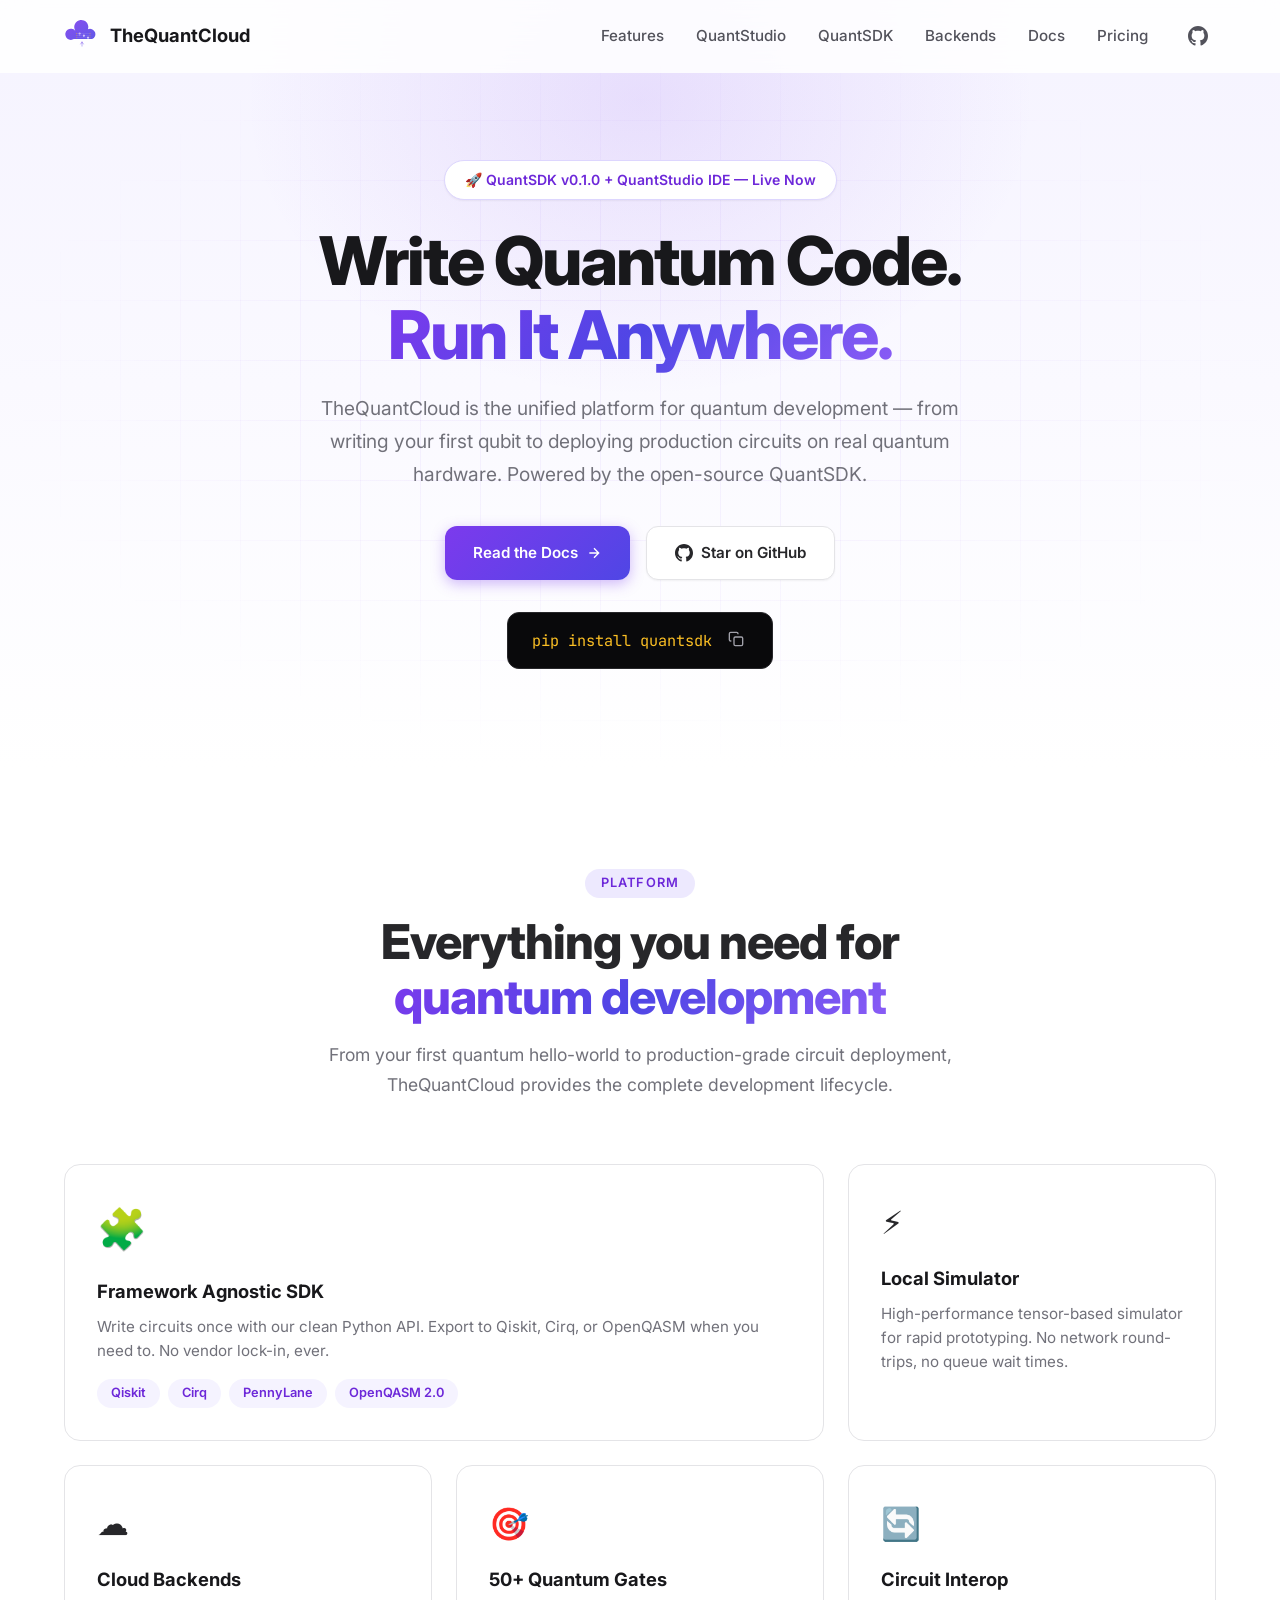
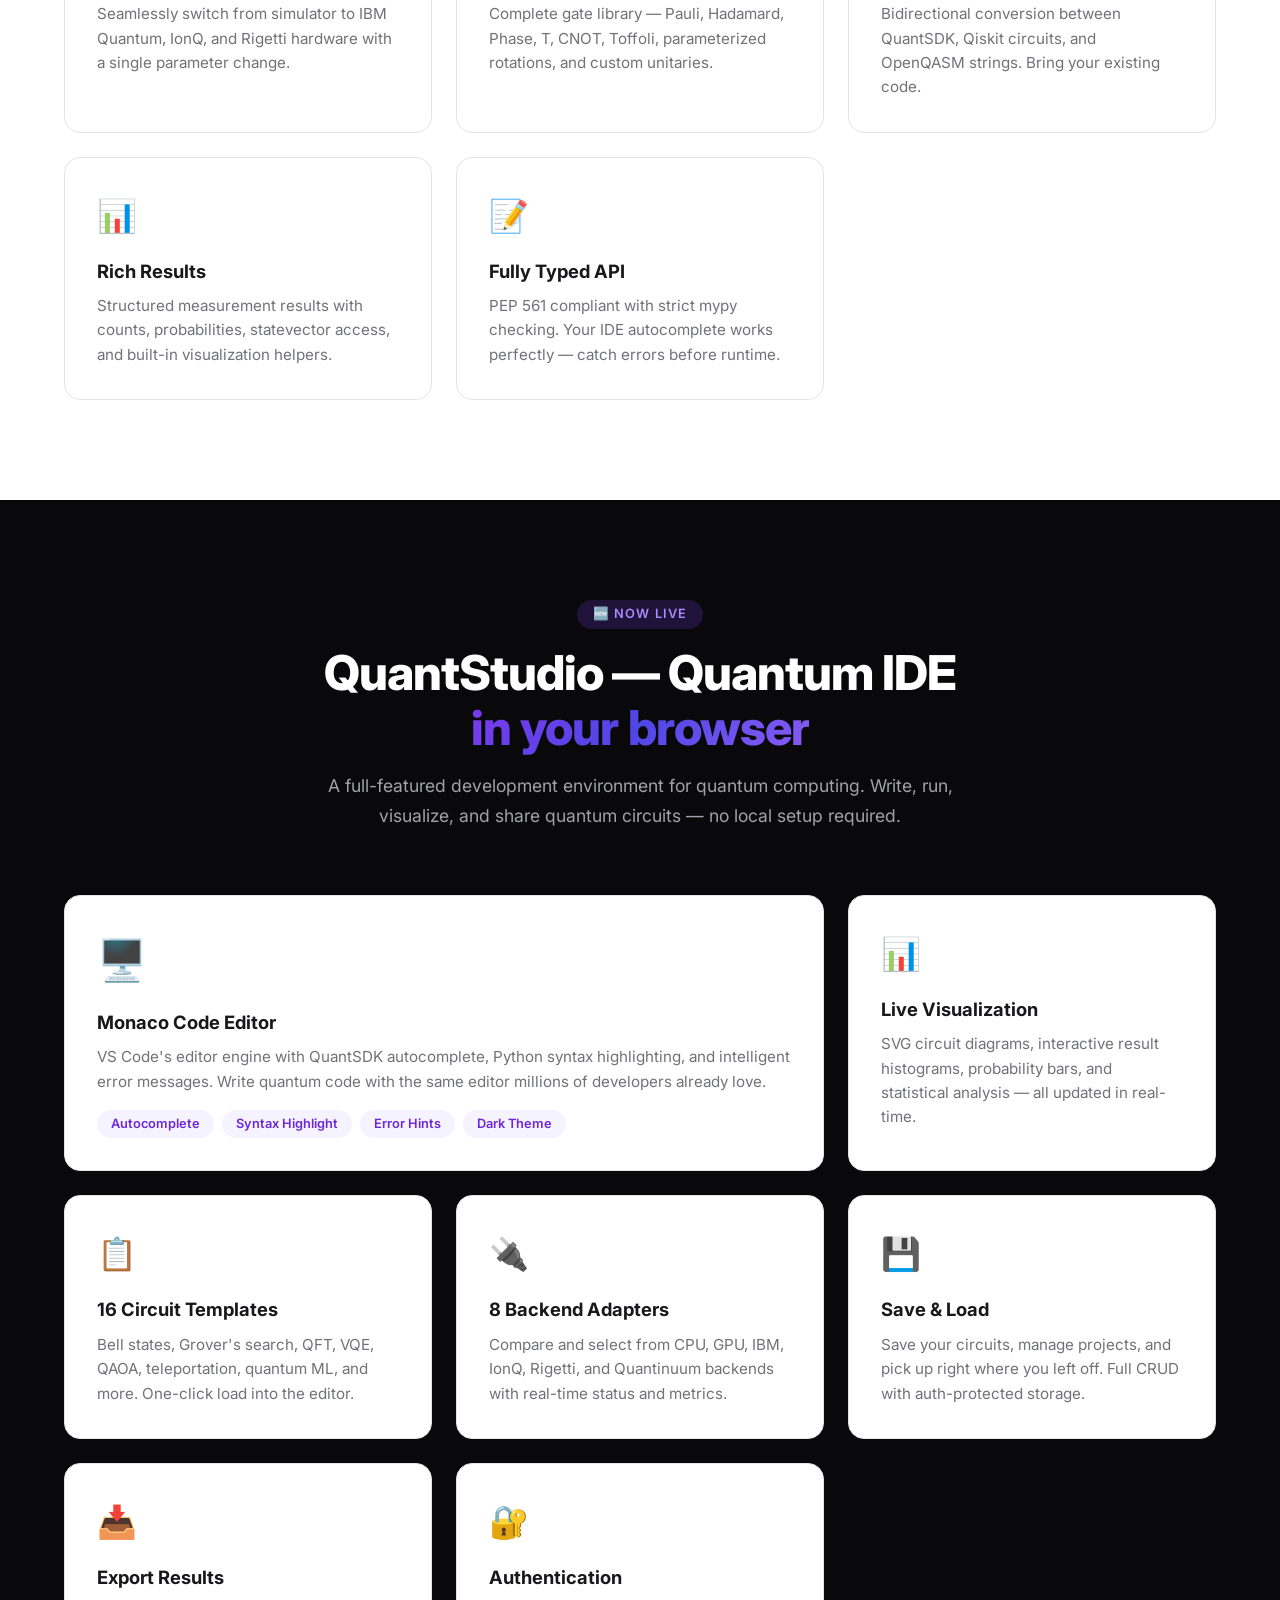
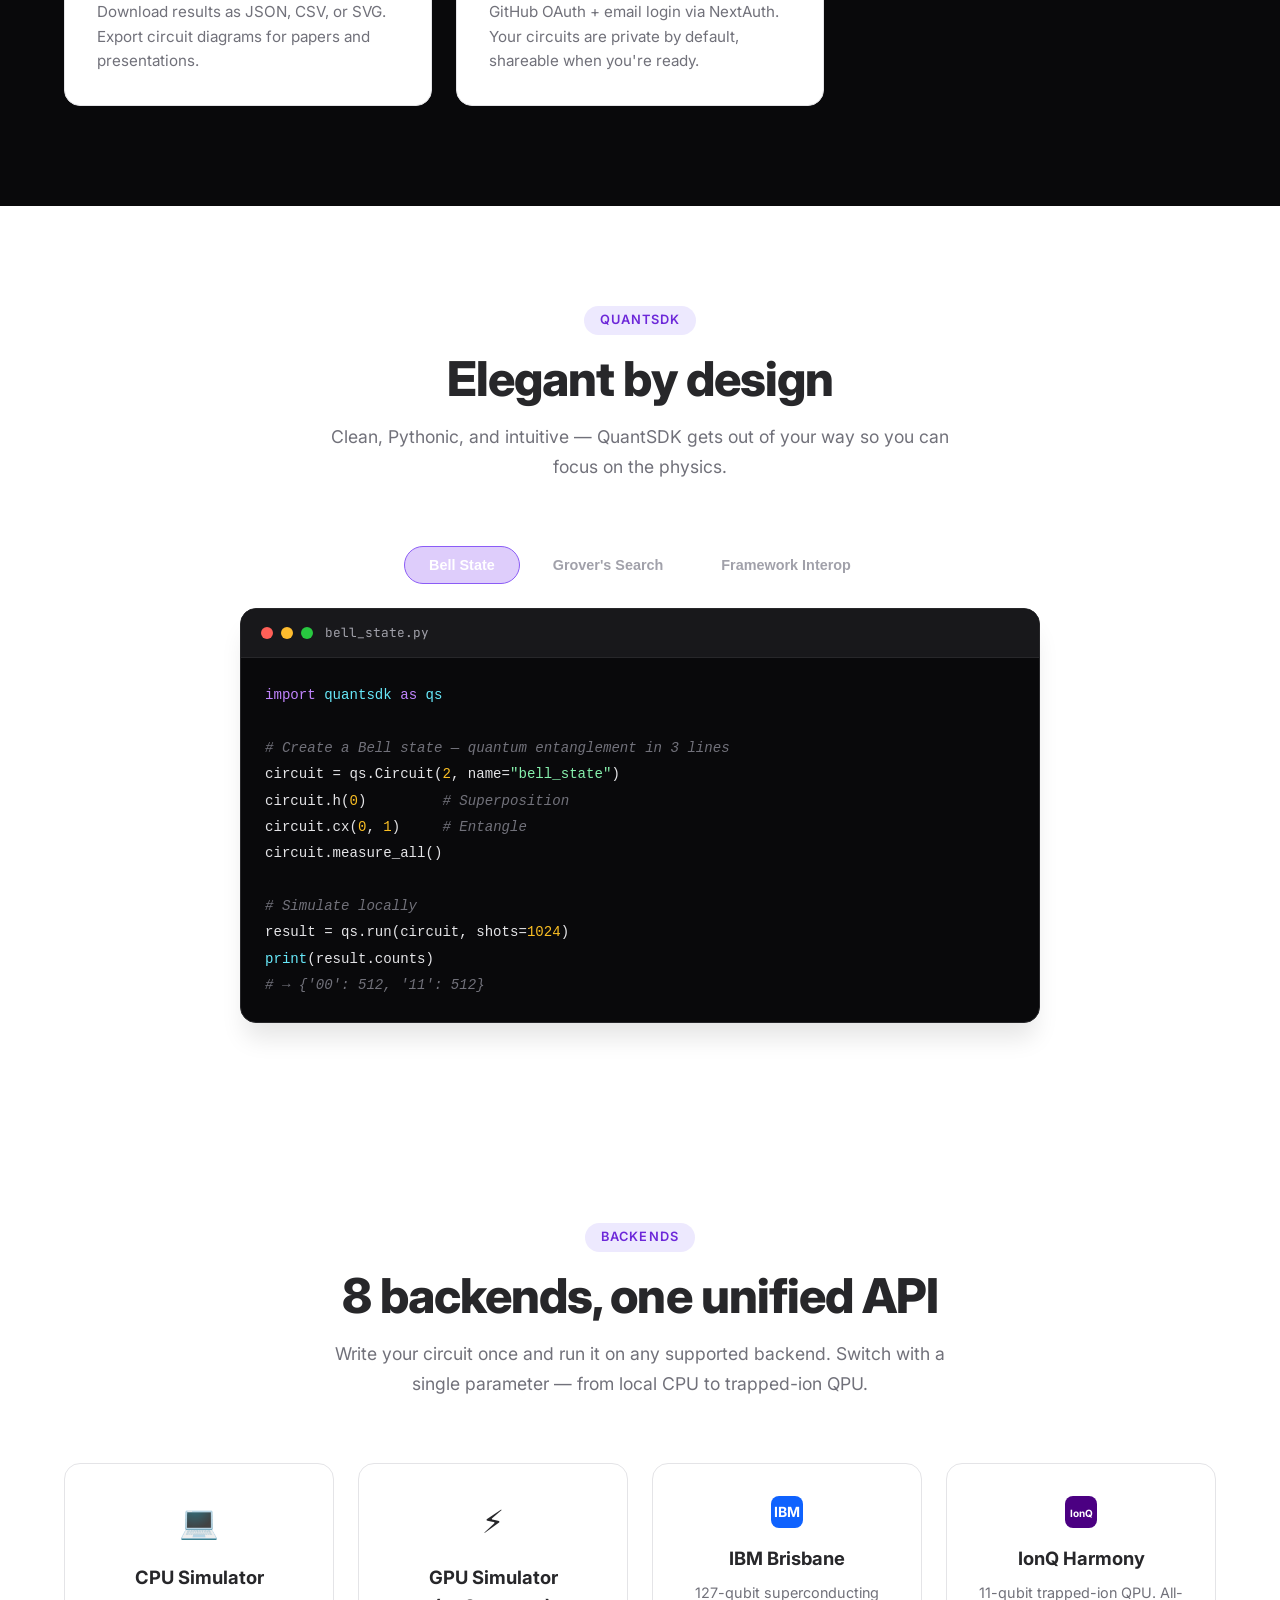
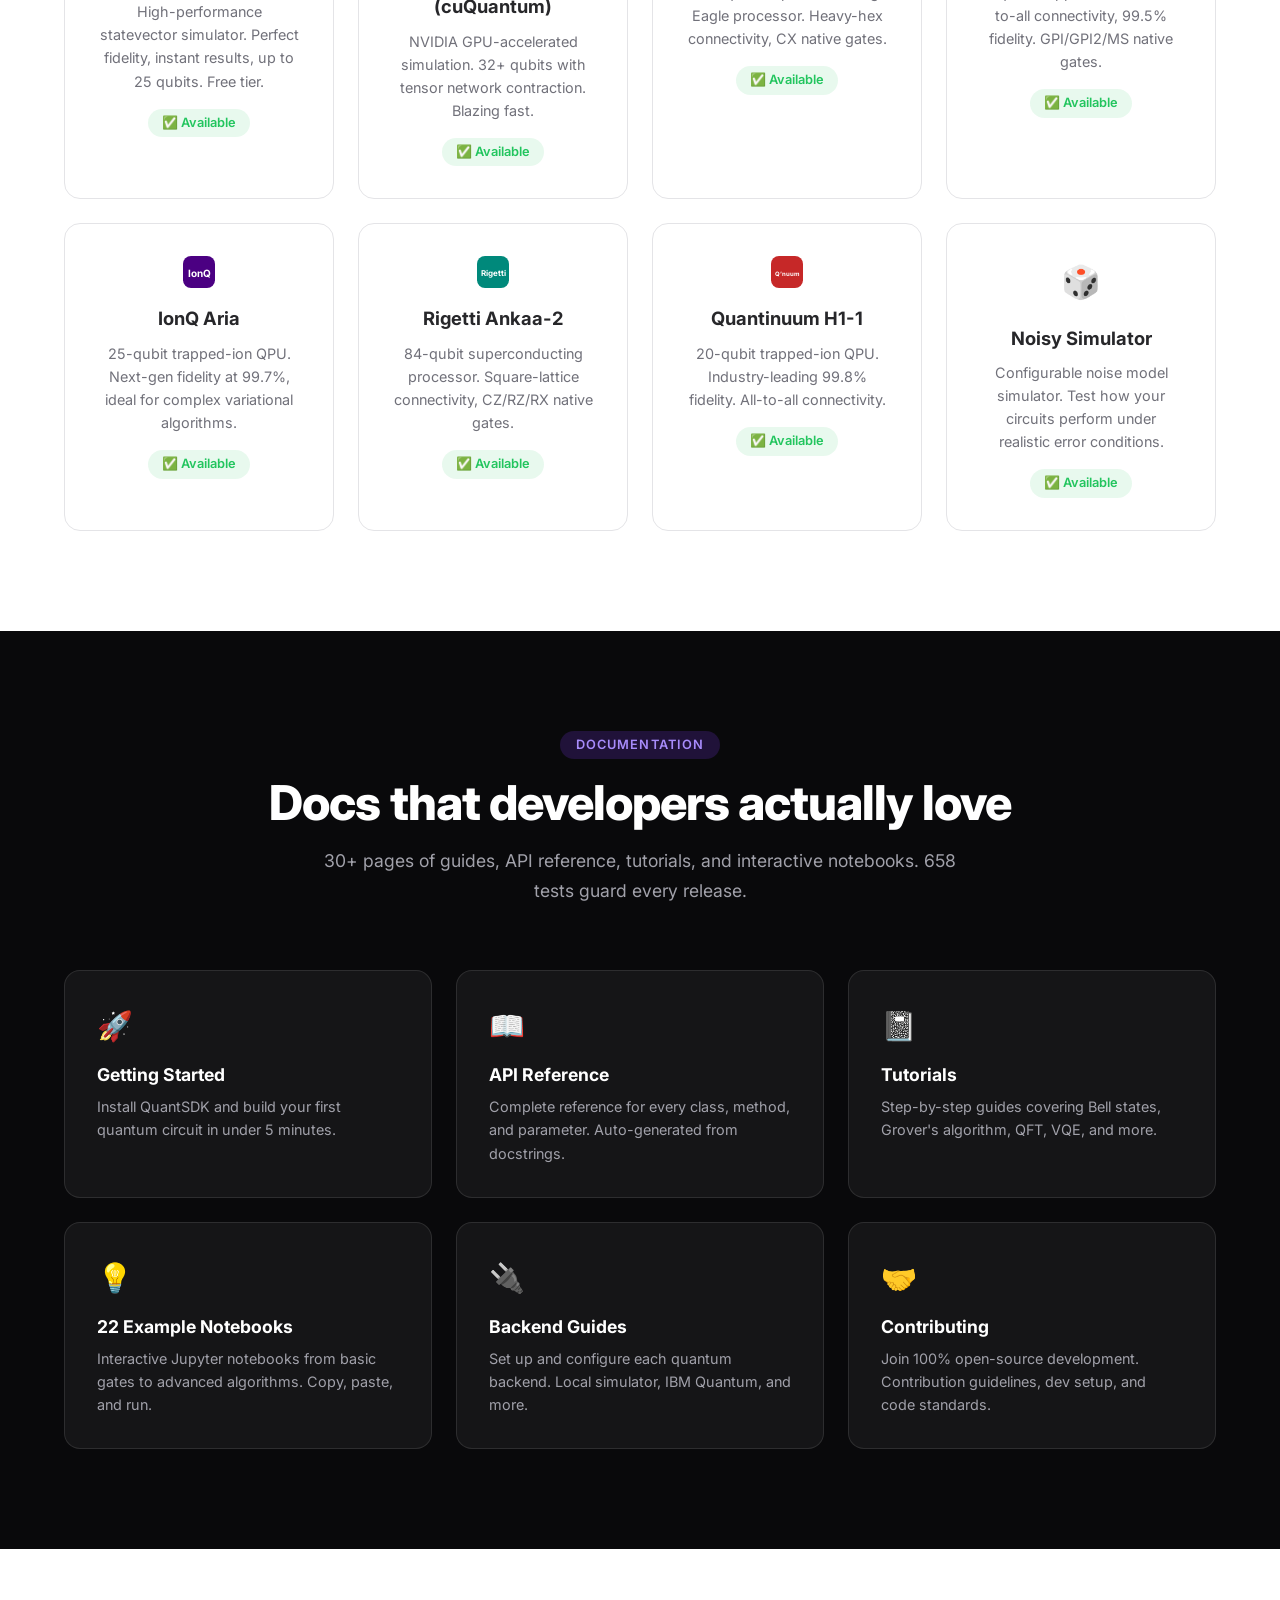
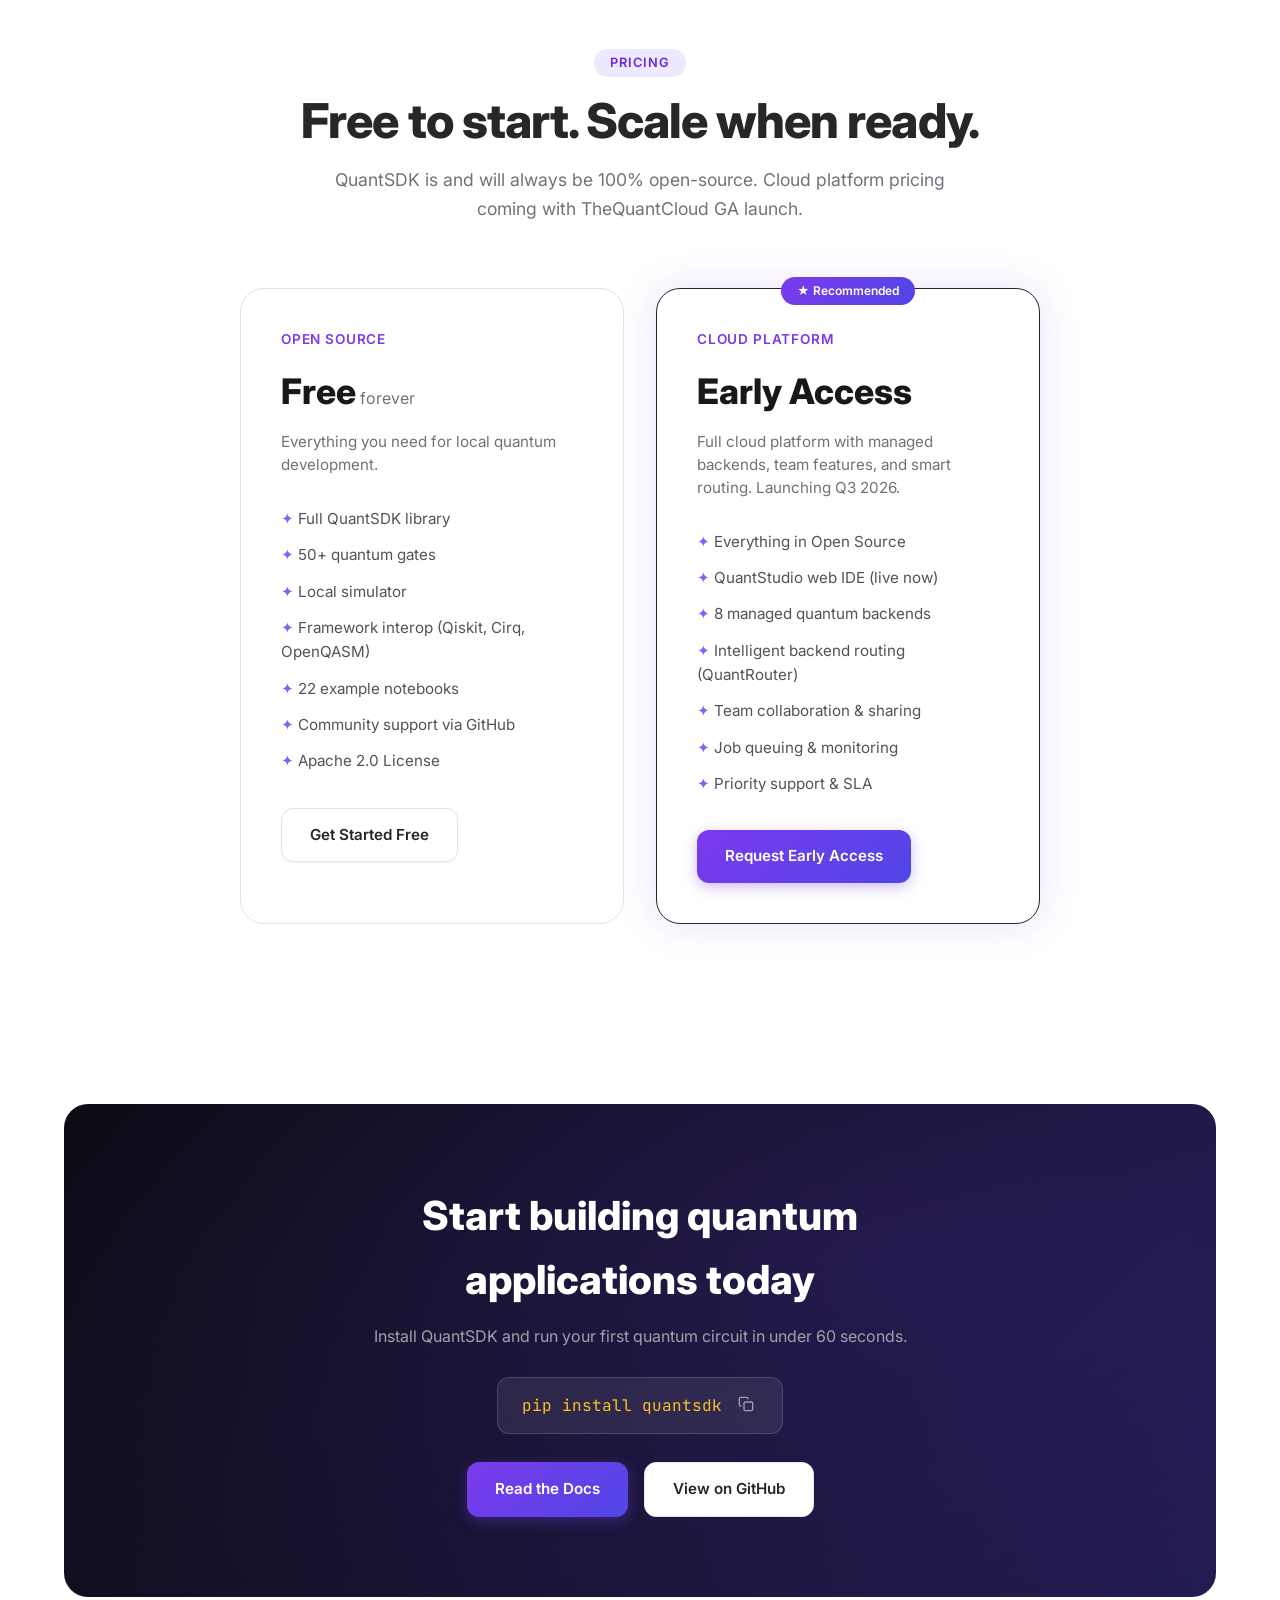
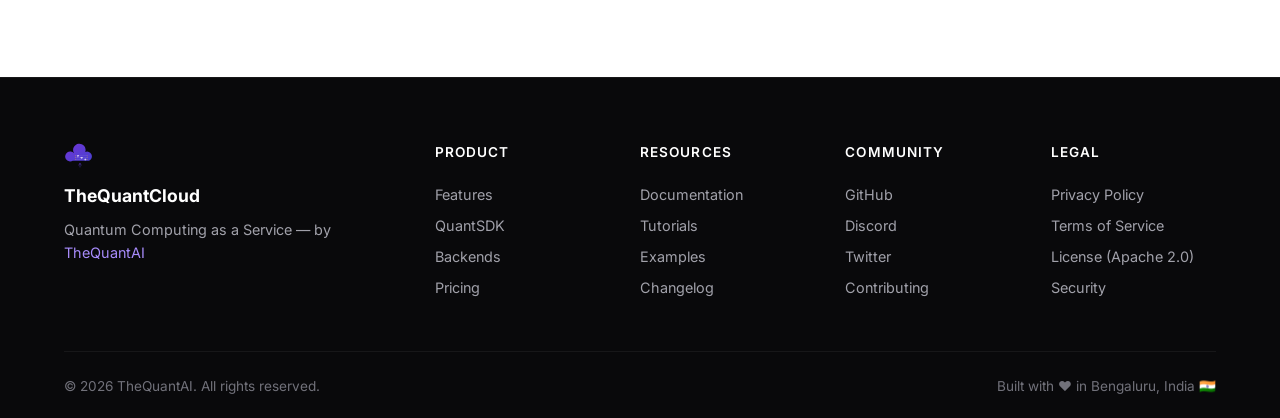
==== commit fbf8a5e8: "update: QuantStudio showcase, 8 backends, Early Access pricing - Nav: added QuantStudio link - Hero " ====
--- a/index.html
+++ b/index.html
@@ -14,17 +14,20 @@
     <meta property="og:type" content="website">
     <meta property="og:url" content="https://thequantcloud.com">
     <meta property="og:image" content="https://thequantcloud.com/assets/og-image.png">
+    <meta property="og:image:alt" content="TheQuantCloud — Write quantum code once, run it anywhere">
 
     <!-- Twitter Card -->
     <meta name="twitter:card" content="summary_large_image">
     <meta name="twitter:site" content="@TheQuantAI">
     <meta name="twitter:title" content="TheQuantCloud — Quantum Computing as a Service">
+    <meta name="twitter:image" content="https://thequantcloud.com/assets/og-image.png">
 
     <link rel="icon" type="image/svg+xml" href="assets/favicon.svg">
     <link rel="preconnect" href="https://fonts.googleapis.com">
     <link rel="preconnect" href="https://fonts.gstatic.com" crossorigin>
     <link href="https://fonts.googleapis.com/css2?family=Inter:wght@400;500;600;700;800&family=JetBrains+Mono:wght@400;500&display=swap" rel="stylesheet">
     <link rel="stylesheet" href="style.css">
+    <script defer data-domain="thequantcloud.com" src="https://plausible.io/js/script.js"></script>
 </head>
 <body>
     <!-- ─── Navigation ─── -->
@@ -36,6 +39,7 @@
             </a>
             <div class="nav-links" id="navLinks">
                 <a href="#features">Features</a>
+                <a href="#studio">QuantStudio</a>
                 <a href="#sdk">QuantSDK</a>
                 <a href="#backends">Backends</a>
                 <a href="#docs">Docs</a>
@@ -57,7 +61,7 @@
             <div class="hero-glow"></div>
         </div>
         <div class="container hero-content">
-            <div class="hero-badge">🚀 QuantSDK v0.1.0 — Open Source &amp; Ready</div>
+            <div class="hero-badge">🚀 QuantSDK v0.1.0 + QuantStudio IDE — Live Now</div>
             <h1>Write Quantum Code.<br><span class="gradient-text">Run It Anywhere.</span></h1>
             <p class="hero-subtitle">TheQuantCloud is the unified platform for quantum development — from writing your first qubit to deploying production circuits on real quantum hardware. Powered by the open-source QuantSDK.</p>
             <div class="hero-actions">
@@ -133,8 +137,62 @@
         </div>
     </section>
 
+    <!-- ─── QuantStudio ─── -->
+    <section class="section section-dark" id="studio">
+        <div class="container">
+            <div class="section-header">
+                <span class="section-tag">🆕 Now Live</span>
+                <h2>QuantStudio — Quantum IDE<br><span class="gradient-text">in your browser</span></h2>
+                <p class="section-desc">A full-featured development environment for quantum computing. Write, run, visualize, and share quantum circuits — no local setup required.</p>
+            </div>
+            <div class="features-grid">
+                <div class="feature-card feature-card-large">
+                    <div class="feature-icon-lg">🖥️</div>
+                    <h3>Monaco Code Editor</h3>
+                    <p>VS Code's editor engine with QuantSDK autocomplete, Python syntax highlighting, and intelligent error messages. Write quantum code with the same editor millions of developers already love.</p>
+                    <div class="feature-chip-row">
+                        <span class="chip">Autocomplete</span>
+                        <span class="chip">Syntax Highlight</span>
+                        <span class="chip">Error Hints</span>
+                        <span class="chip">Dark Theme</span>
+                    </div>
+                </div>
+                <div class="feature-card">
+                    <div class="feature-icon">📊</div>
+                    <h3>Live Visualization</h3>
+                    <p>SVG circuit diagrams, interactive result histograms, probability bars, and statistical analysis — all updated in real-time.</p>
+                </div>
+                <div class="feature-card">
+                    <div class="feature-icon">📋</div>
+                    <h3>16 Circuit Templates</h3>
+                    <p>Bell states, Grover's search, QFT, VQE, QAOA, teleportation, quantum ML, and more. One-click load into the editor.</p>
+                </div>
+                <div class="feature-card">
+                    <div class="feature-icon">🔌</div>
+                    <h3>8 Backend Adapters</h3>
+                    <p>Compare and select from CPU, GPU, IBM, IonQ, Rigetti, and Quantinuum backends with real-time status and metrics.</p>
+                </div>
+                <div class="feature-card">
+                    <div class="feature-icon">💾</div>
+                    <h3>Save & Load</h3>
+                    <p>Save your circuits, manage projects, and pick up right where you left off. Full CRUD with auth-protected storage.</p>
+                </div>
+                <div class="feature-card">
+                    <div class="feature-icon">📥</div>
+                    <h3>Export Results</h3>
+                    <p>Download results as JSON, CSV, or SVG. Export circuit diagrams for papers and presentations.</p>
+                </div>
+                <div class="feature-card">
+                    <div class="feature-icon">🔐</div>
+                    <h3>Authentication</h3>
+                    <p>GitHub OAuth + email login via NextAuth. Your circuits are private by default, shareable when you're ready.</p>
+                </div>
+            </div>
+        </div>
+    </section>
+
     <!-- ─── SDK Showcase ─── -->
-    <section class="section section-dark" id="sdk">
+    <section class="section" id="sdk">
         <div class="container">
             <div class="section-header">
                 <span class="section-tag">QuantSDK</span>
@@ -236,39 +294,67 @@
         <div class="container">
             <div class="section-header">
                 <span class="section-tag">Backends</span>
-                <h2>One API, multiple quantum backends</h2>
-                <p class="section-desc">Write your circuit once and run it on any supported backend. Switch with a single parameter — no code changes required.</p>
+                <h2>8 backends, one unified API</h2>
+                <p class="section-desc">Write your circuit once and run it on any supported backend. Switch with a single parameter — from local CPU to trapped-ion QPU.</p>
             </div>
             <div class="backends-grid">
                 <div class="backend-card">
                     <div class="backend-icon">💻</div>
-                    <h3>Local Simulator</h3>
-                    <p>Tensor-based statevector simulator. Instant results, no network required. Perfect for development and testing.</p>
-                    <span class="backend-status available">Available Now</span>
+                    <h3>CPU Simulator</h3>
+                    <p>High-performance statevector simulator. Perfect fidelity, instant results, up to 25 qubits. Free tier.</p>
+                    <span class="backend-status available">✅ Available</span>
+                </div>
+                <div class="backend-card">
+                    <div class="backend-icon">⚡</div>
+                    <h3>GPU Simulator (cuQuantum)</h3>
+                    <p>NVIDIA GPU-accelerated simulation. 32+ qubits with tensor network contraction. Blazing fast.</p>
+                    <span class="backend-status available">✅ Available</span>
                 </div>
                 <div class="backend-card">
                     <div class="backend-icon">
                         <svg width="32" height="32" viewBox="0 0 32 32" fill="none"><rect width="32" height="32" rx="8" fill="#0F62FE"/><text x="16" y="21" text-anchor="middle" font-size="14" font-weight="700" fill="white">IBM</text></svg>
                     </div>
-                    <h3>IBM Quantum</h3>
-                    <p>Access IBM's fleet of superconducting quantum processors. From 127-qubit Eagle to next-gen Heron chips.</p>
-                    <span class="backend-status available">Available Now</span>
+                    <h3>IBM Brisbane</h3>
+                    <p>127-qubit superconducting Eagle processor. Heavy-hex connectivity, CX native gates.</p>
+                    <span class="backend-status available">✅ Available</span>
                 </div>
                 <div class="backend-card">
                     <div class="backend-icon">
                         <svg width="32" height="32" viewBox="0 0 32 32" fill="none"><rect width="32" height="32" rx="8" fill="#4B0082"/><text x="16" y="21" text-anchor="middle" font-size="10" font-weight="700" fill="white">IonQ</text></svg>
                     </div>
-                    <h3>IonQ</h3>
-                    <p>Trapped-ion quantum hardware with all-to-all connectivity. High gate fidelity for complex algorithms.</p>
-                    <span class="backend-status coming">Q2 2026</span>
+                    <h3>IonQ Harmony</h3>
+                    <p>11-qubit trapped-ion QPU. All-to-all connectivity, 99.5% fidelity. GPI/GPI2/MS native gates.</p>
+                    <span class="backend-status available">✅ Available</span>
+                </div>
+                <div class="backend-card">
+                    <div class="backend-icon">
+                        <svg width="32" height="32" viewBox="0 0 32 32" fill="none"><rect width="32" height="32" rx="8" fill="#4B0082"/><text x="16" y="21" text-anchor="middle" font-size="10" font-weight="700" fill="white">IonQ</text></svg>
+                    </div>
+                    <h3>IonQ Aria</h3>
+                    <p>25-qubit trapped-ion QPU. Next-gen fidelity at 99.7%, ideal for complex variational algorithms.</p>
+                    <span class="backend-status available">✅ Available</span>
                 </div>
                 <div class="backend-card">
                     <div class="backend-icon">
                         <svg width="32" height="32" viewBox="0 0 32 32" fill="none"><rect width="32" height="32" rx="8" fill="#00897B"/><text x="16" y="20" text-anchor="middle" font-size="8" font-weight="700" fill="white">Rigetti</text></svg>
                     </div>
-                    <h3>Rigetti</h3>
-                    <p>Superconducting qubit systems with hybrid quantum-classical computing capabilities.</p>
-                    <span class="backend-status coming">Q2 2026</span>
+                    <h3>Rigetti Ankaa-2</h3>
+                    <p>84-qubit superconducting processor. Square-lattice connectivity, CZ/RZ/RX native gates.</p>
+                    <span class="backend-status available">✅ Available</span>
+                </div>
+                <div class="backend-card">
+                    <div class="backend-icon">
+                        <svg width="32" height="32" viewBox="0 0 32 32" fill="none"><rect width="32" height="32" rx="8" fill="#C62828"/><text x="16" y="20" text-anchor="middle" font-size="6" font-weight="700" fill="white">Q’nuum</text></svg>
+                    </div>
+                    <h3>Quantinuum H1-1</h3>
+                    <p>20-qubit trapped-ion QPU. Industry-leading 99.8% fidelity. All-to-all connectivity.</p>
+                    <span class="backend-status available">✅ Available</span>
+                </div>
+                <div class="backend-card">
+                    <div class="backend-icon">🎲</div>
+                    <h3>Noisy Simulator</h3>
+                    <p>Configurable noise model simulator. Test how your circuits perform under realistic error conditions.</p>
+                    <span class="backend-status available">✅ Available</span>
                 </div>
             </div>
         </div>
@@ -280,7 +366,7 @@
             <div class="section-header">
                 <span class="section-tag">Documentation</span>
                 <h2>Docs that developers actually love</h2>
-                <p class="section-desc">30+ pages of guides, API reference, tutorials, and interactive notebooks. Everything you need from hello-world to production deployment.</p>
+                <p class="section-desc">30+ pages of guides, API reference, tutorials, and interactive notebooks. 658 tests guard every release.</p>
             </div>
             <div class="docs-grid">
                 <a href="https://docs.thequantcloud.com/getting-started/" class="doc-card">
@@ -343,18 +429,18 @@
                 </div>
                 <div class="pricing-card pricing-card-featured">
                     <div class="pricing-tier">Cloud Platform</div>
-                    <div class="pricing-price"><span class="price-amount">Coming Soon</span></div>
-                    <p class="pricing-desc">Full cloud platform with managed backends, team features, and smart routing.</p>
+                    <div class="pricing-price"><span class="price-amount">Early Access</span></div>
+                    <p class="pricing-desc">Full cloud platform with managed backends, team features, and smart routing. Launching Q3 2026.</p>
                     <ul class="pricing-features">
                         <li>✦ Everything in Open Source</li>
-                        <li>✦ Managed quantum backends (IBM, IonQ, Rigetti)</li>
-                        <li>✦ QuantStudio web IDE</li>
-                        <li>✦ Intelligent backend routing</li>
+                        <li>✦ QuantStudio web IDE (live now)</li>
+                        <li>✦ 8 managed quantum backends</li>
+                        <li>✦ Intelligent backend routing (QuantRouter)</li>
                         <li>✦ Team collaboration & sharing</li>
                         <li>✦ Job queuing & monitoring</li>
                         <li>✦ Priority support & SLA</li>
                     </ul>
-                    <a href="mailto:saket@thequantai.in" class="btn btn-primary">Join Waitlist</a>
+                    <a href="mailto:saket@thequantai.in" class="btn btn-primary">Request Early Access</a>
                 </div>
             </div>
         </div>
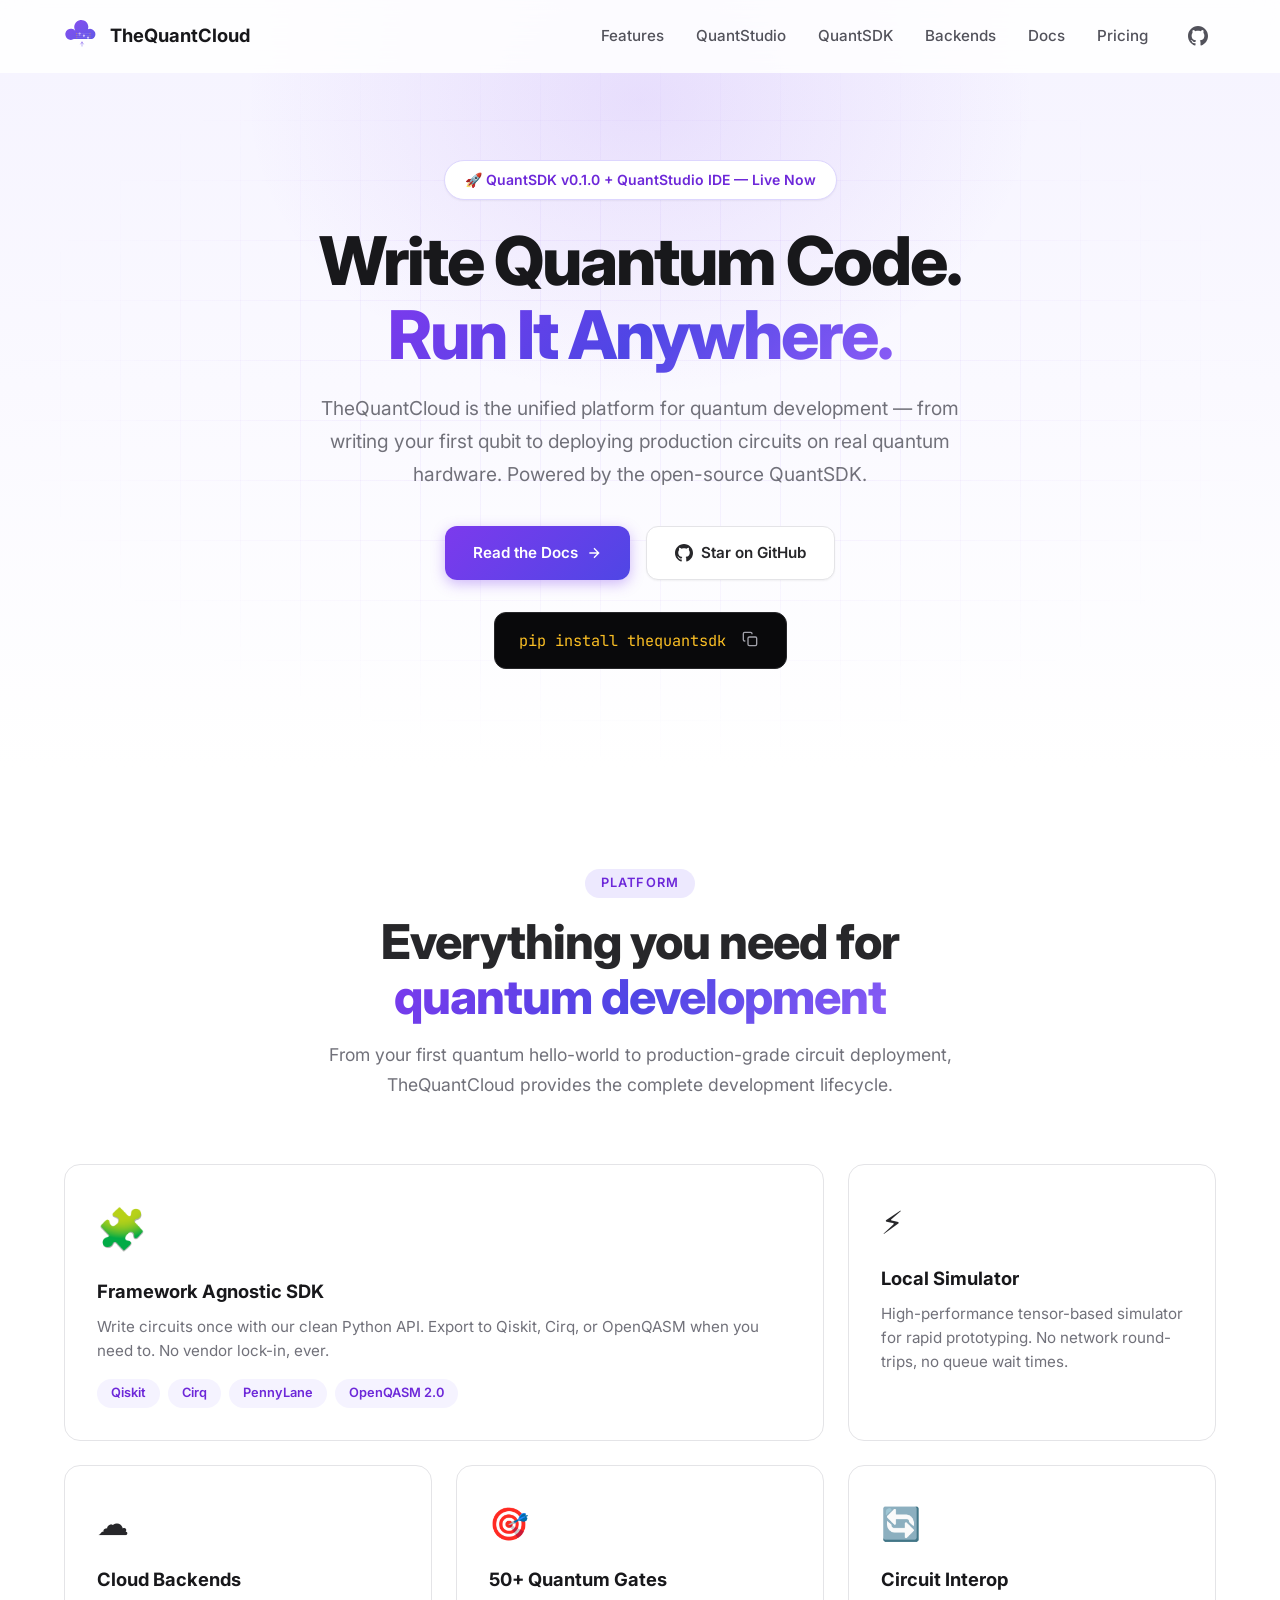
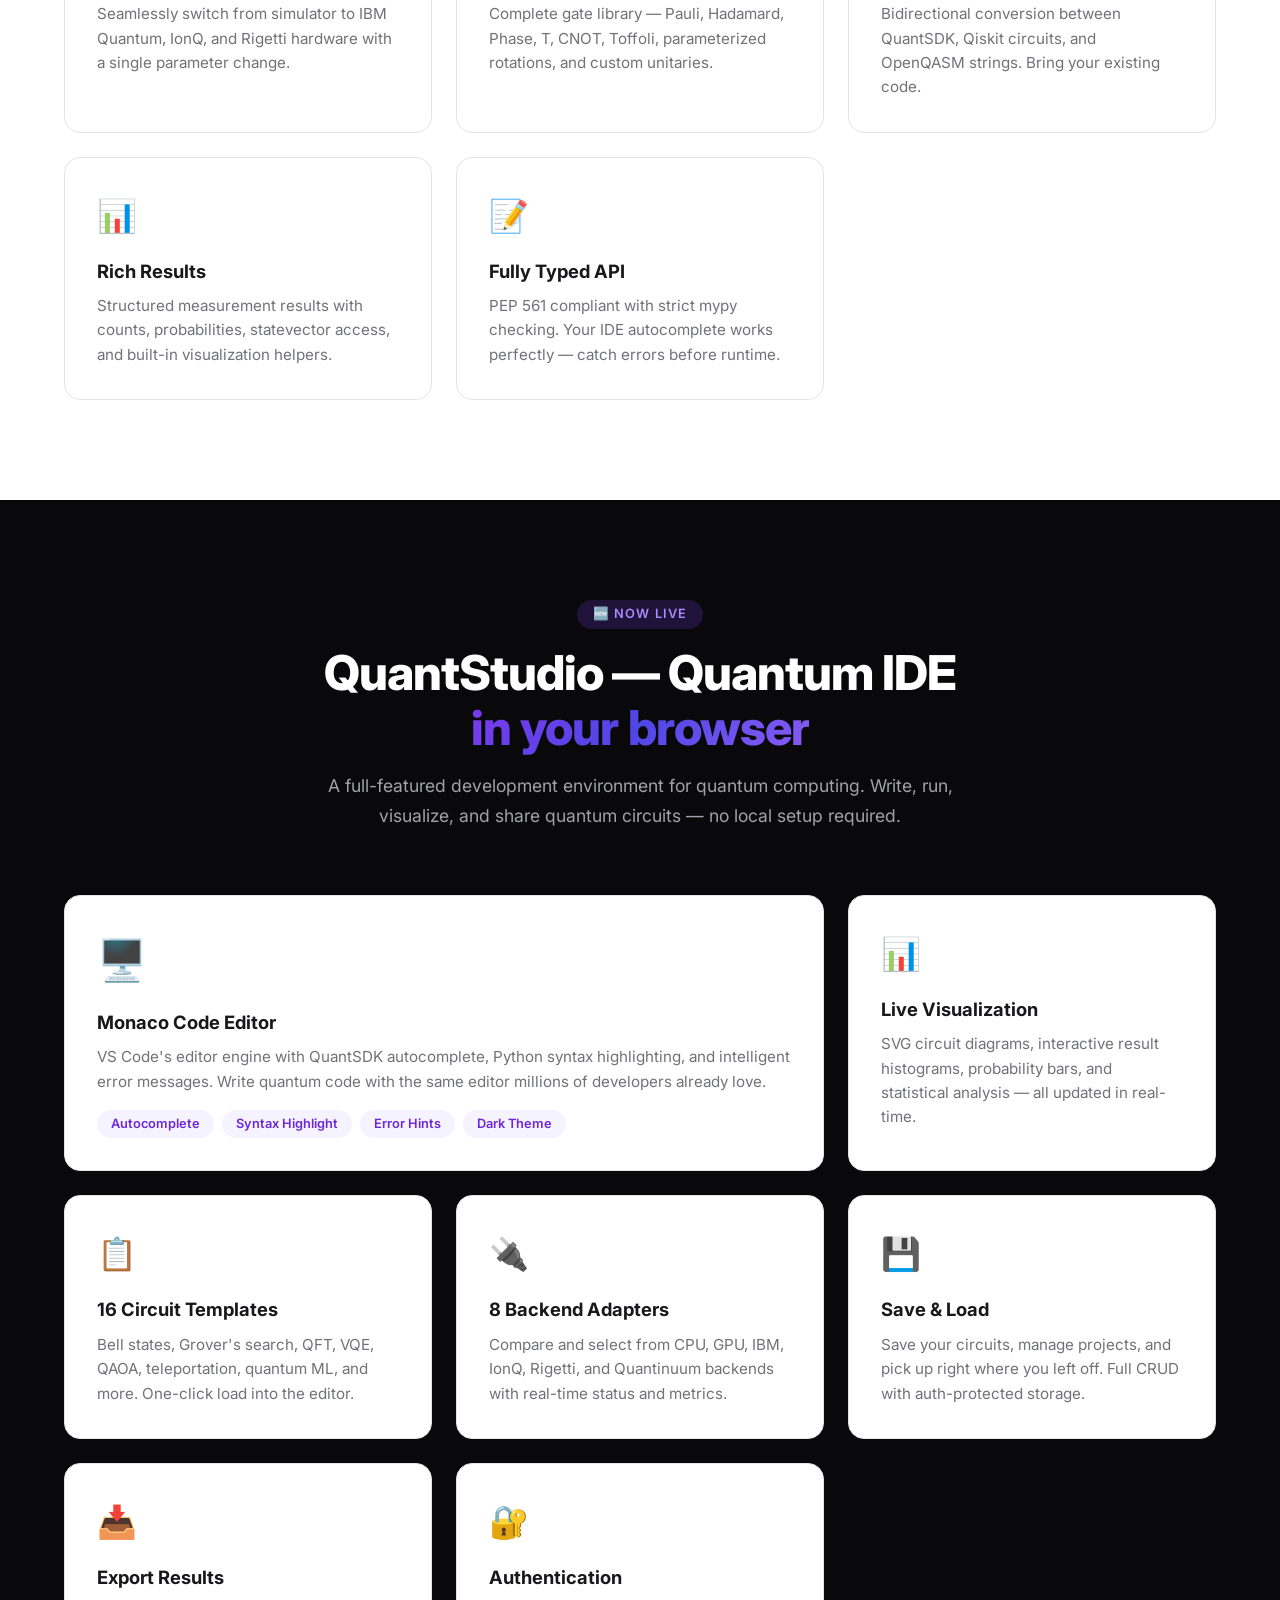
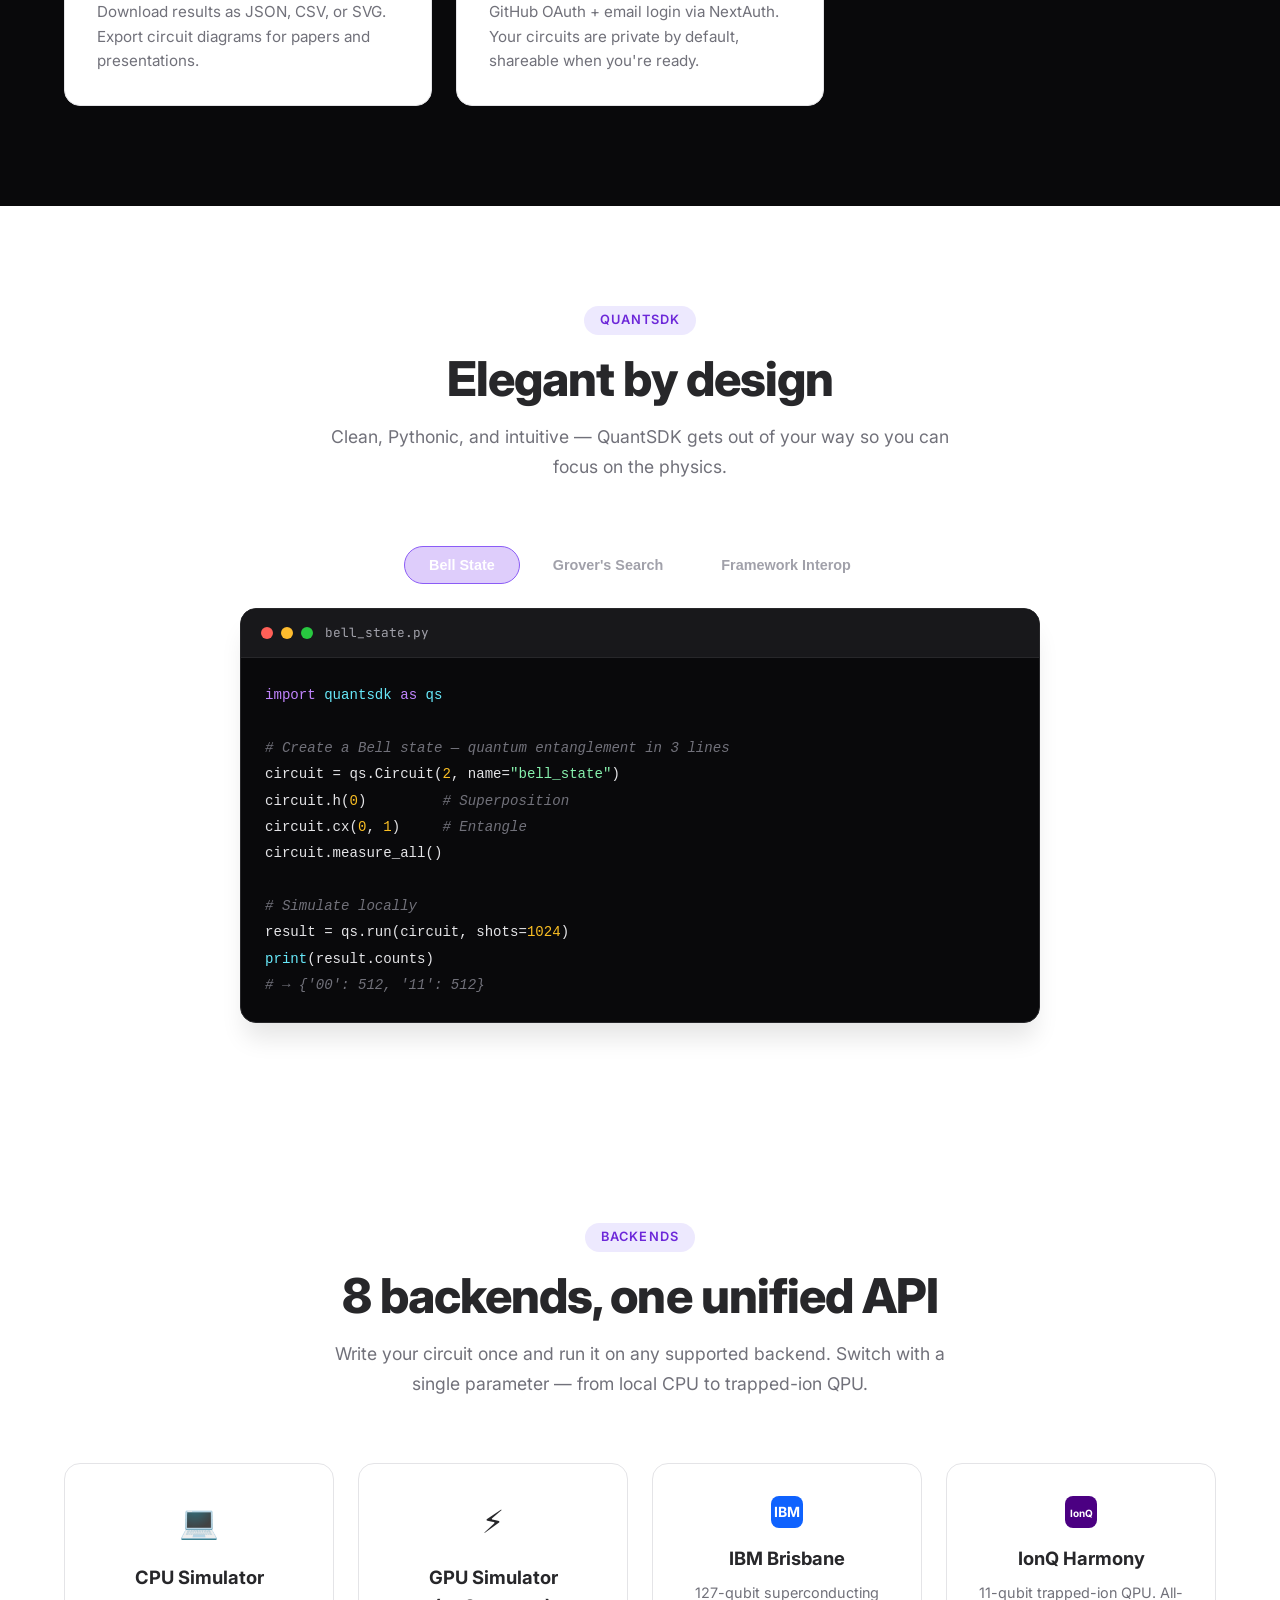
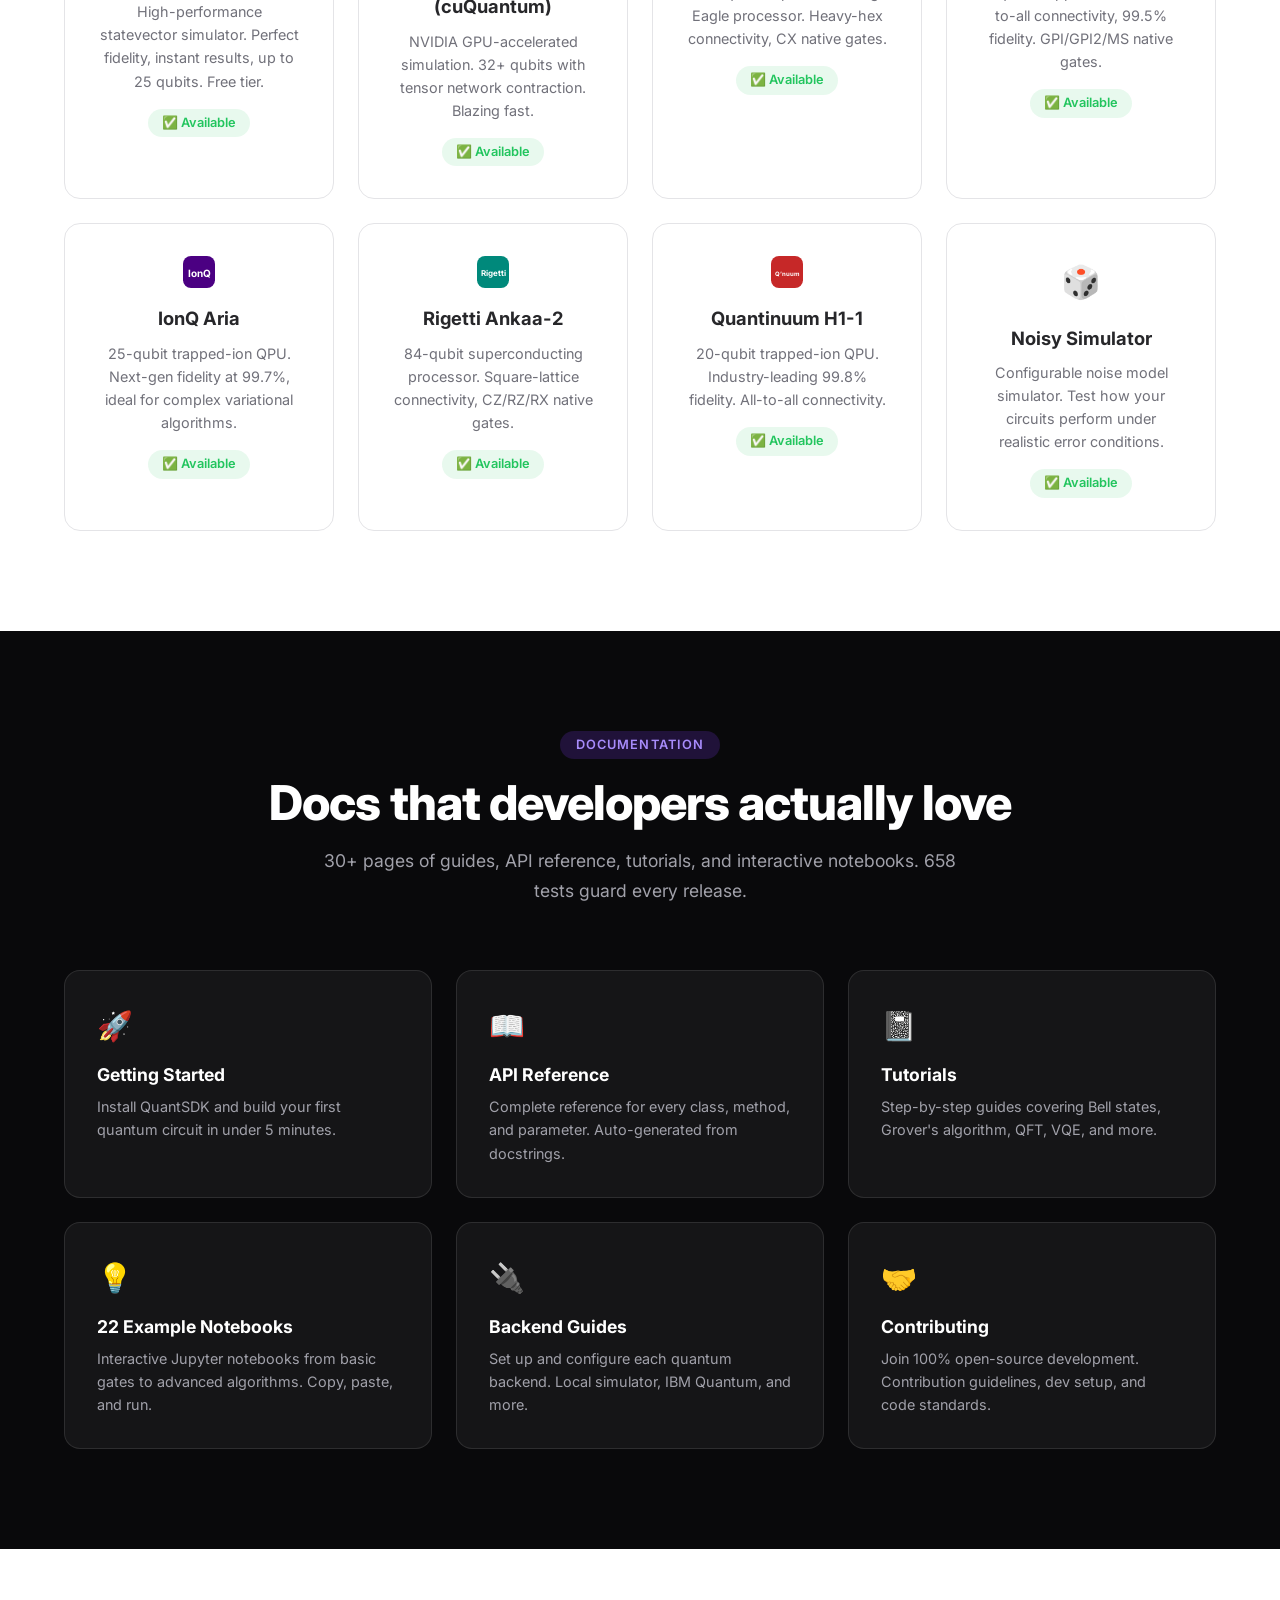
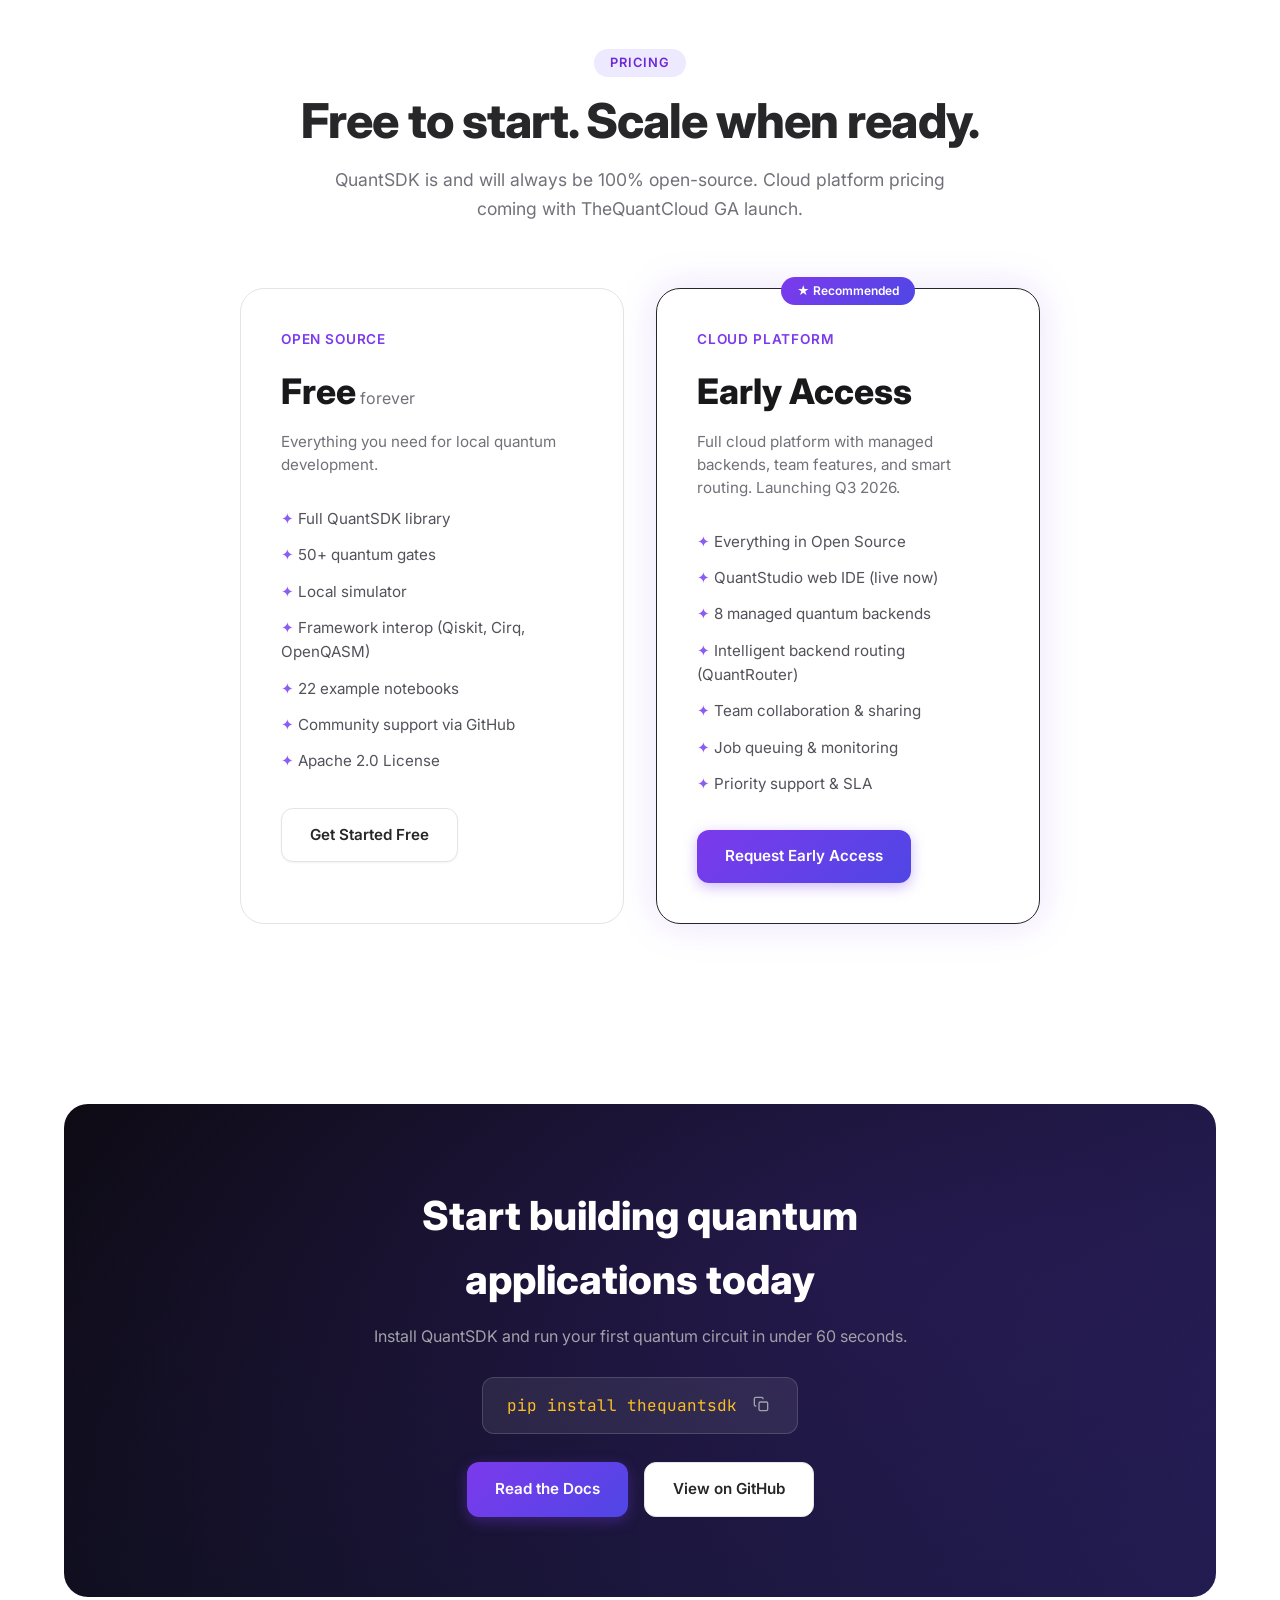
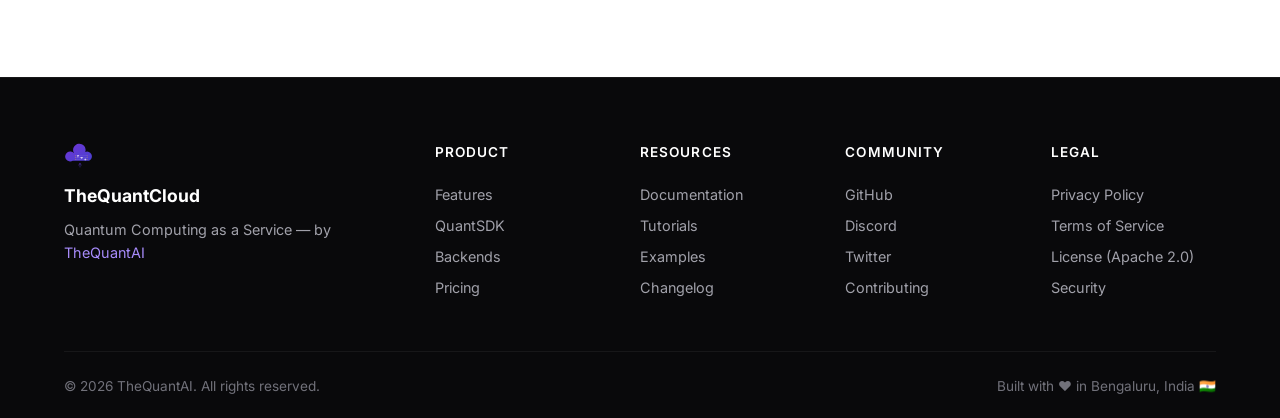
==== commit 38953520: "fix: rename pip install quantsdk → thequantsdk (PyPI name conflict)" ====
--- a/index.html
+++ b/index.html
@@ -75,7 +75,7 @@
                 </a>
             </div>
             <div class="install-bar">
-                <code>pip install quantsdk</code>
+                <code>pip install thequantsdk</code>
                 <button class="copy-btn" title="Copy">
                     <svg width="16" height="16" viewBox="0 0 24 24" fill="none" stroke="currentColor" stroke-width="2"><rect x="9" y="9" width="13" height="13" rx="2"/><path d="M5 15H4a2 2 0 01-2-2V4a2 2 0 012-2h9a2 2 0 012 2v1"/></svg>
                 </button>
@@ -453,7 +453,7 @@
                 <h2>Start building quantum<br>applications today</h2>
                 <p>Install QuantSDK and run your first quantum circuit in under 60 seconds.</p>
                 <div class="cta-install">
-                    <code>pip install quantsdk</code>
+                    <code>pip install thequantsdk</code>
                     <button class="copy-btn" title="Copy">
                         <svg width="16" height="16" viewBox="0 0 24 24" fill="none" stroke="currentColor" stroke-width="2"><rect x="9" y="9" width="13" height="13" rx="2"/><path d="M5 15H4a2 2 0 01-2-2V4a2 2 0 012-2h9a2 2 0 012 2v1"/></svg>
                     </button>
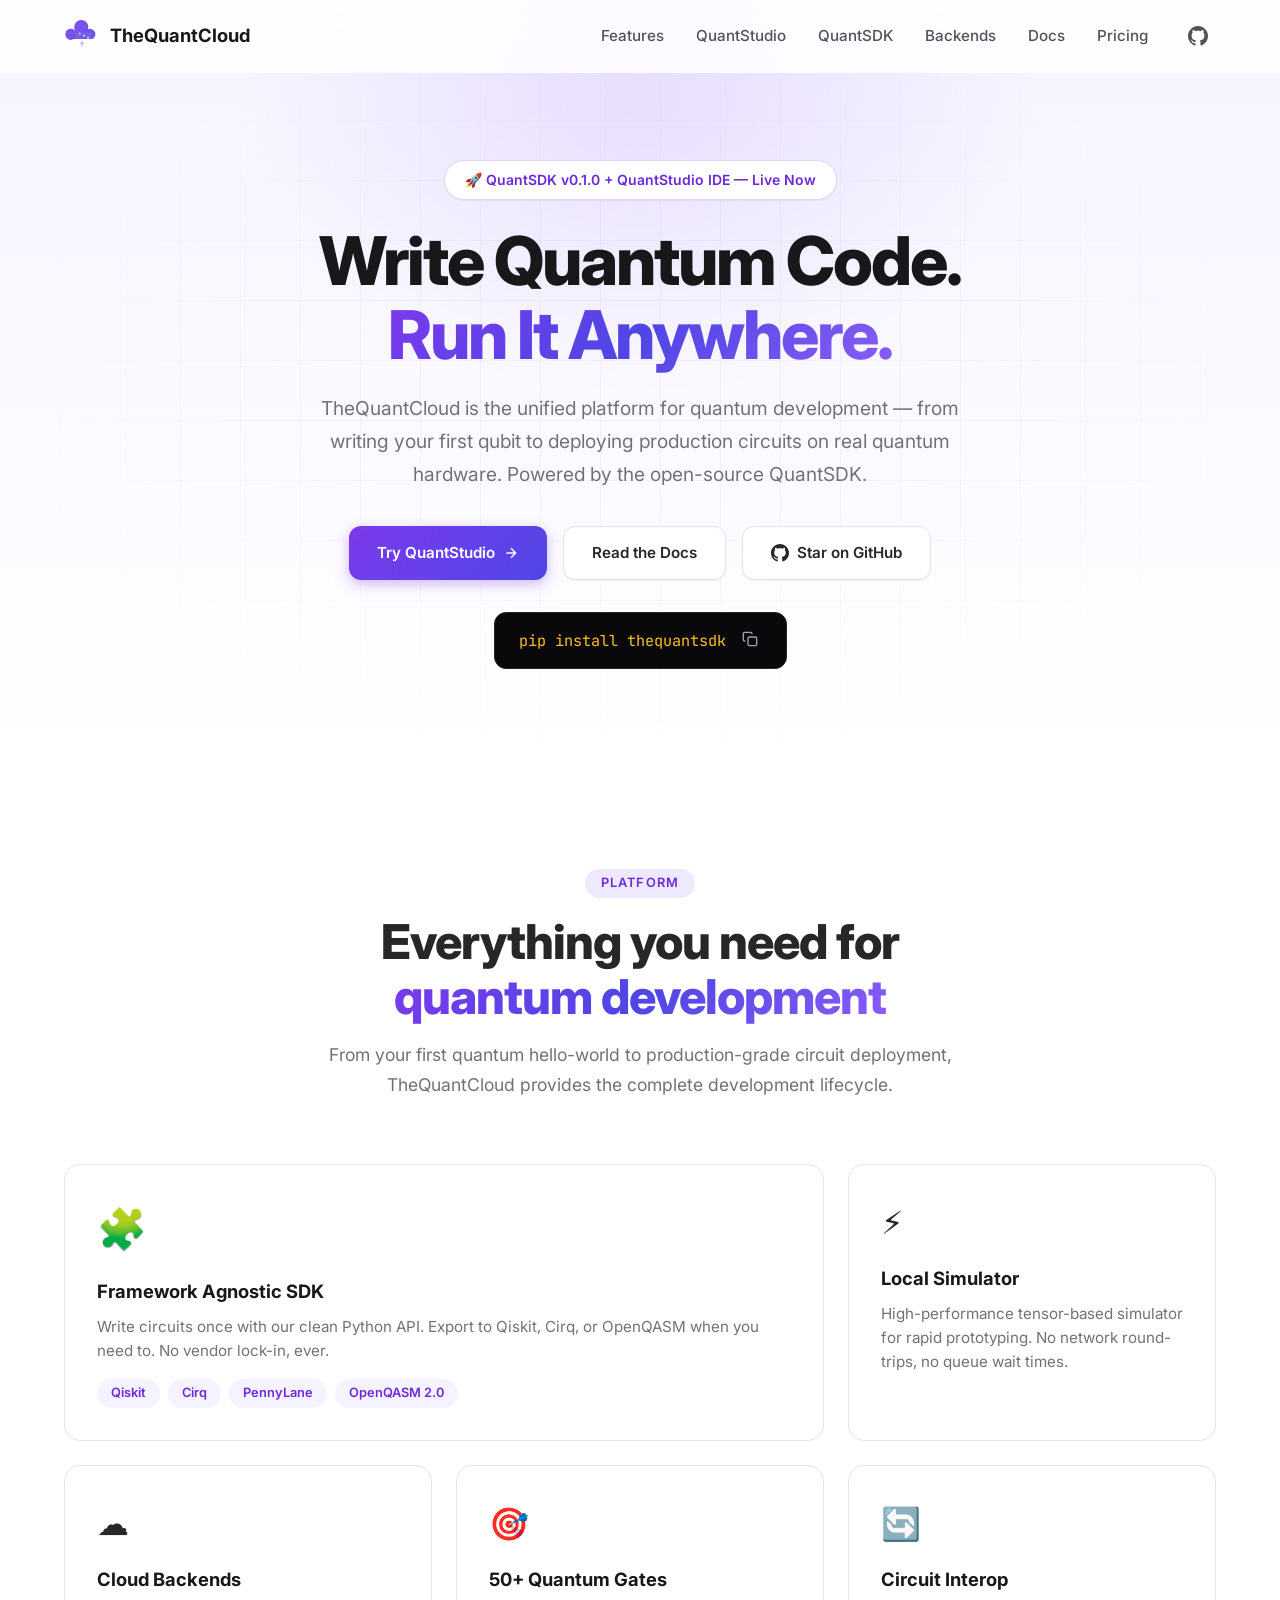
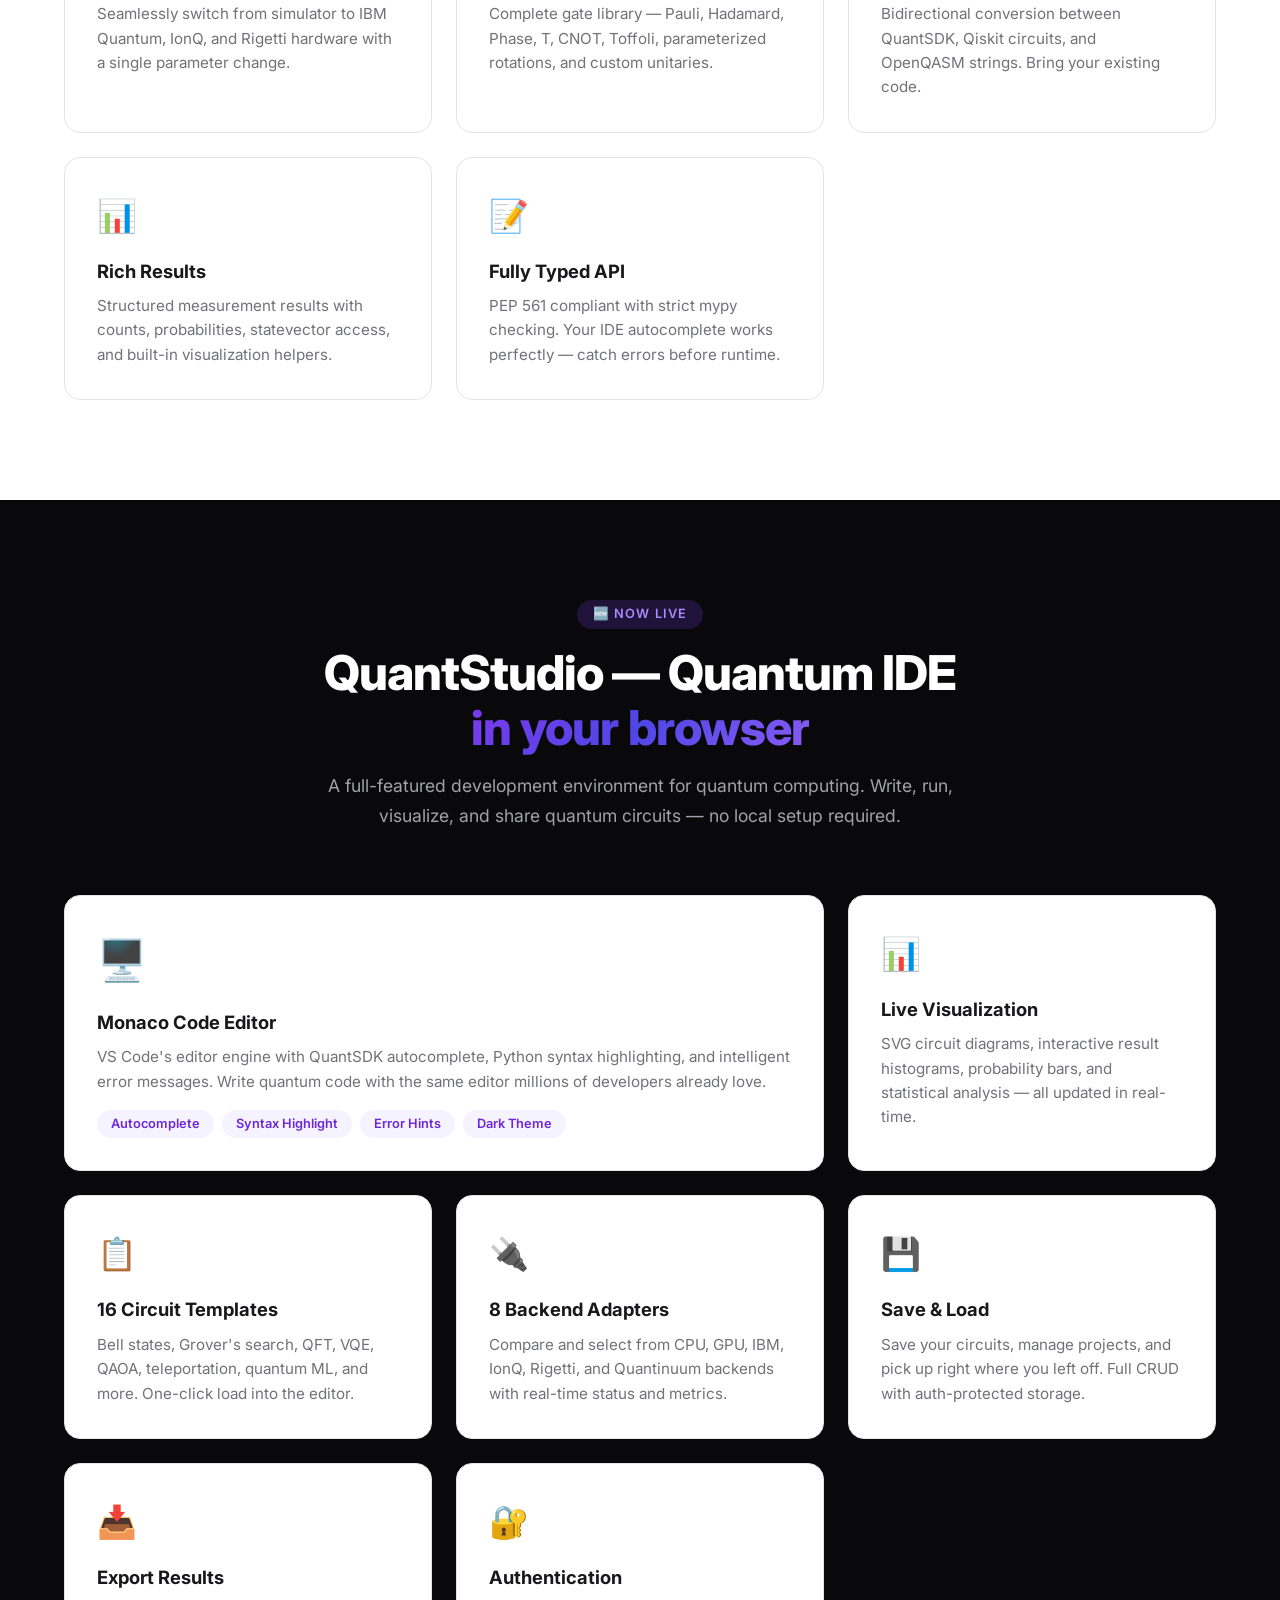
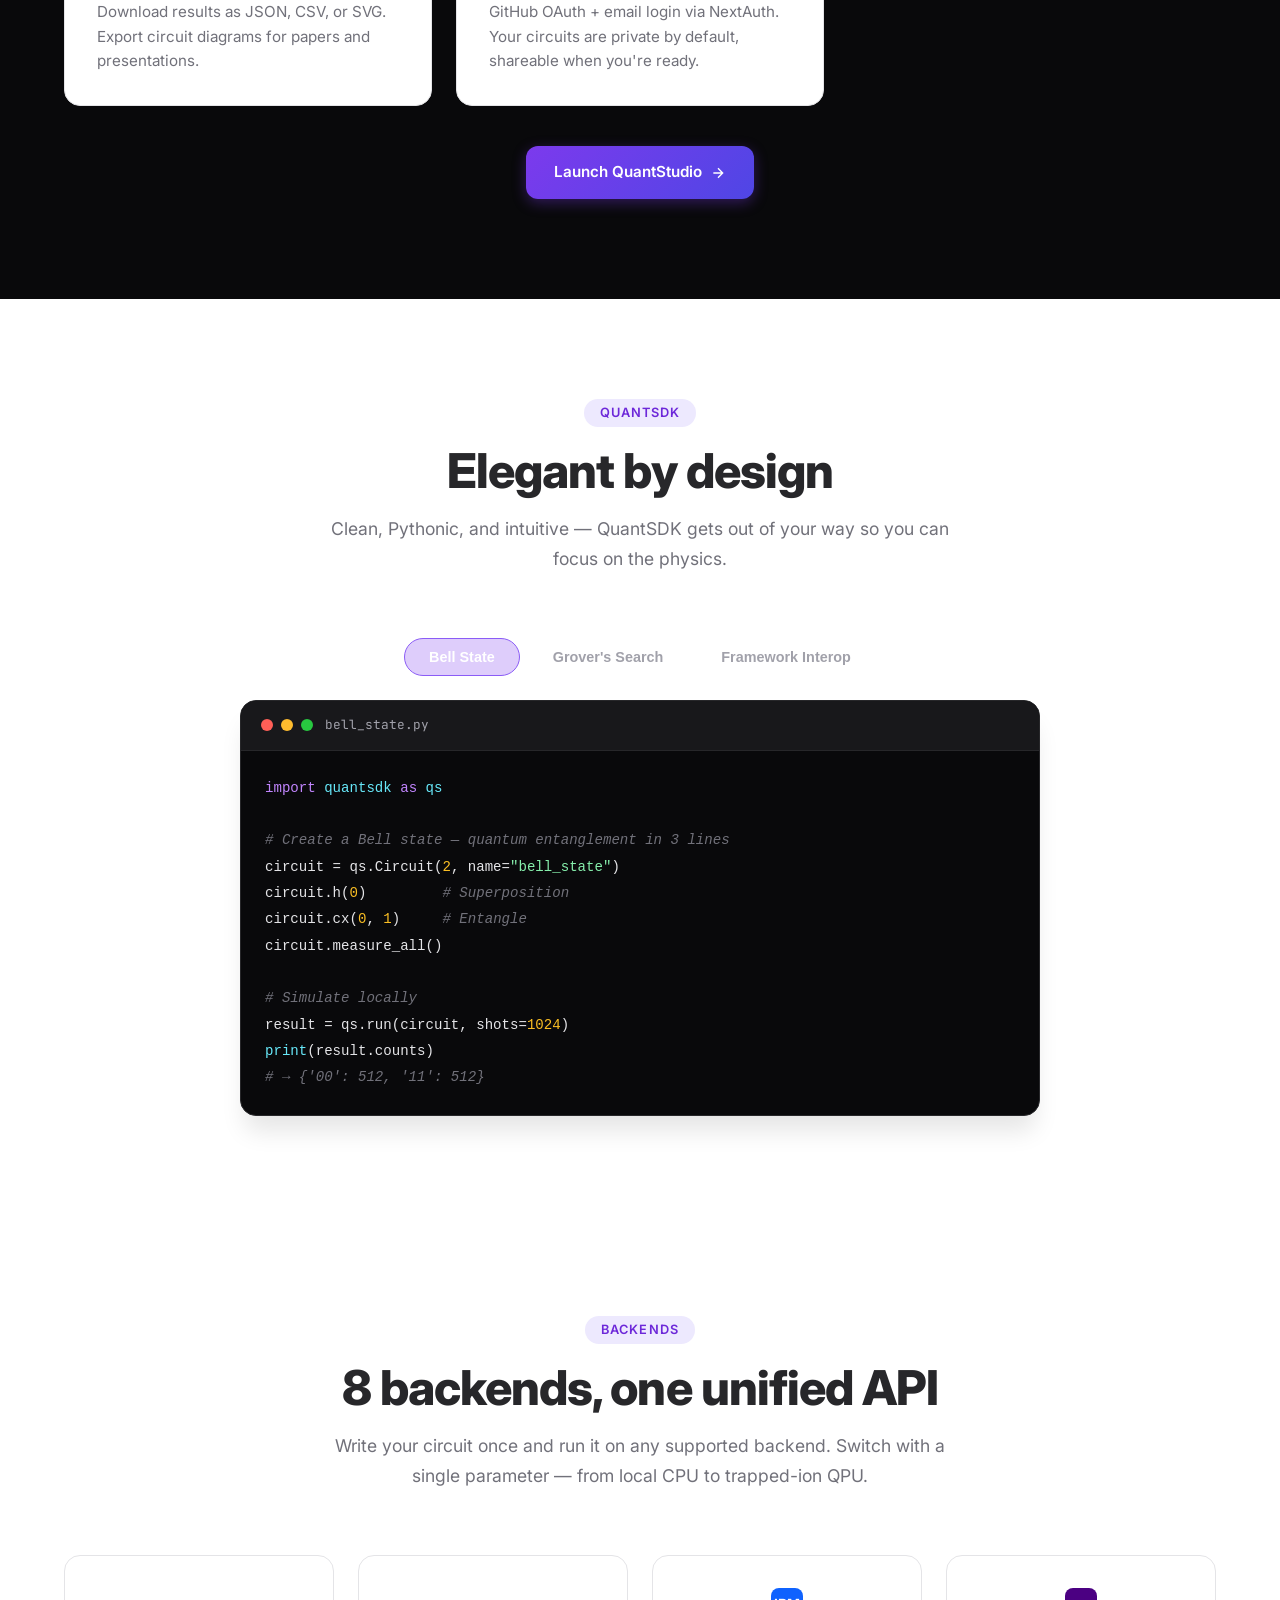
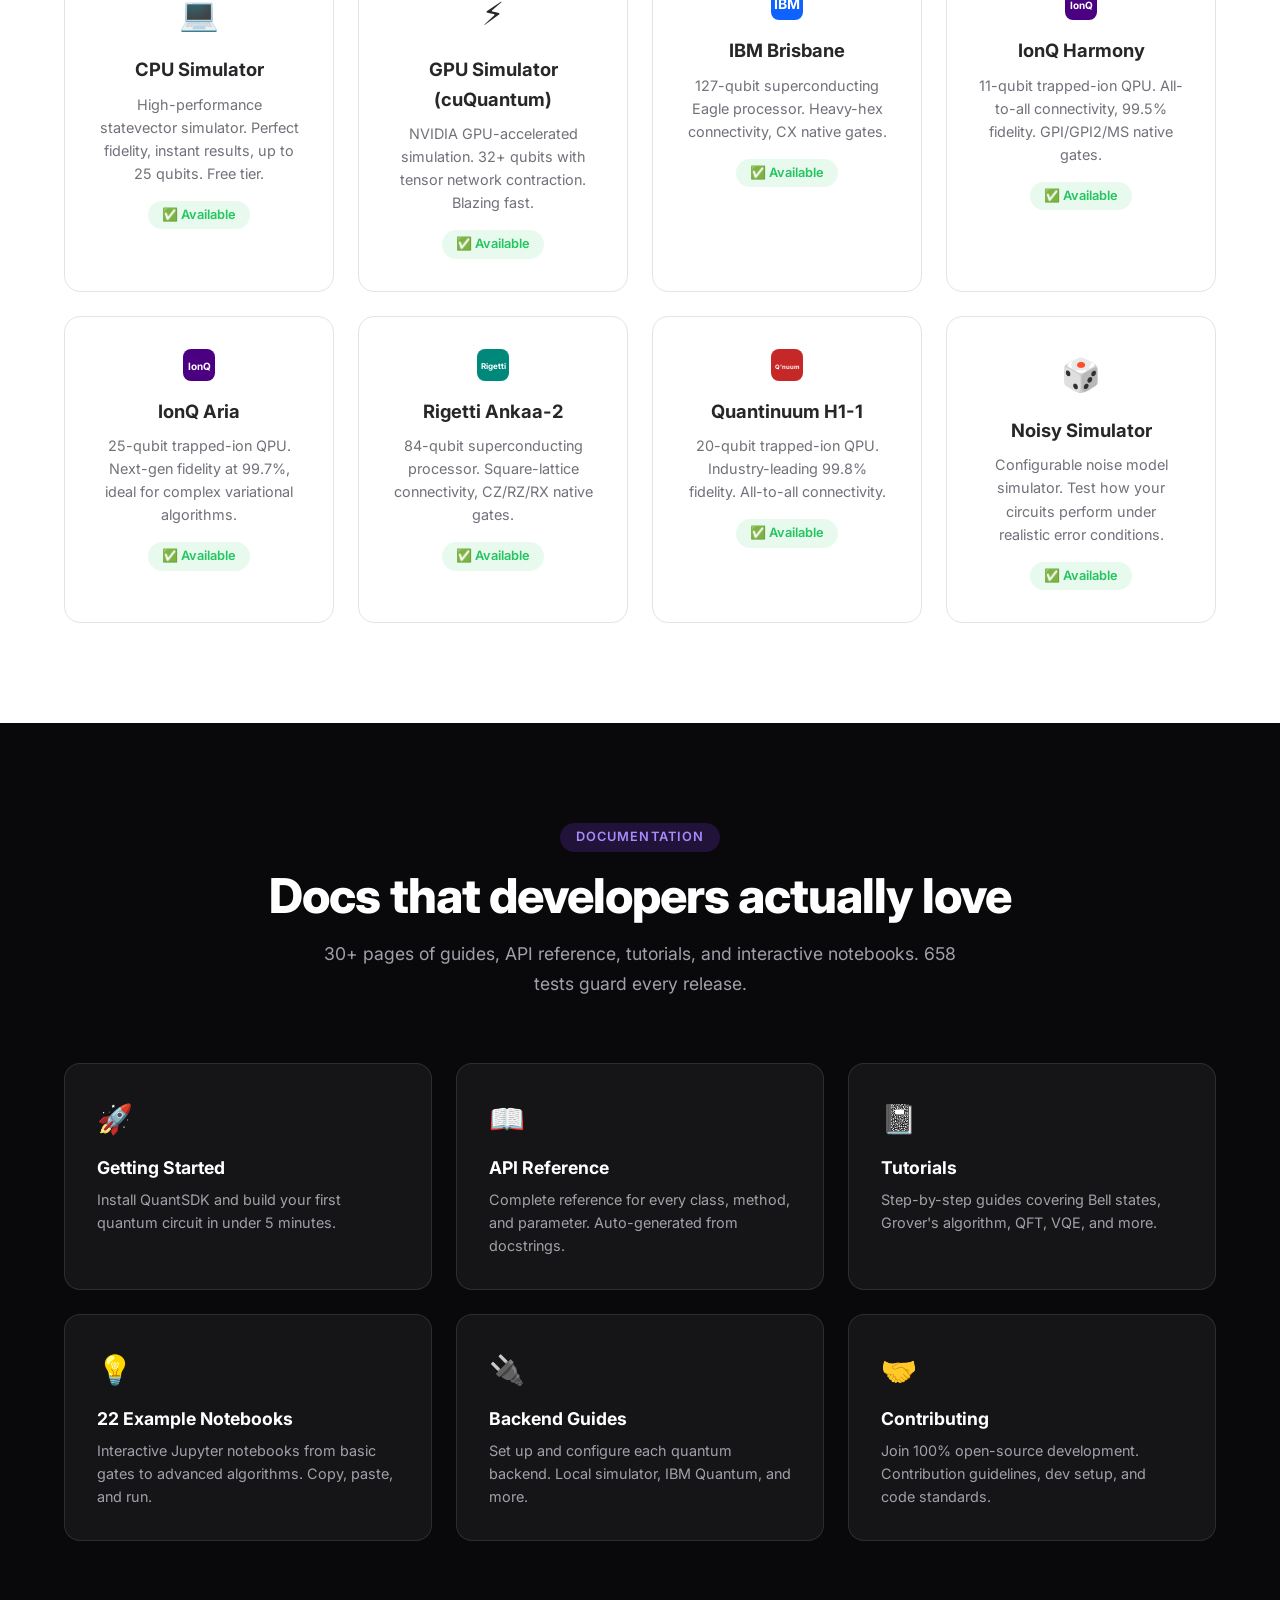
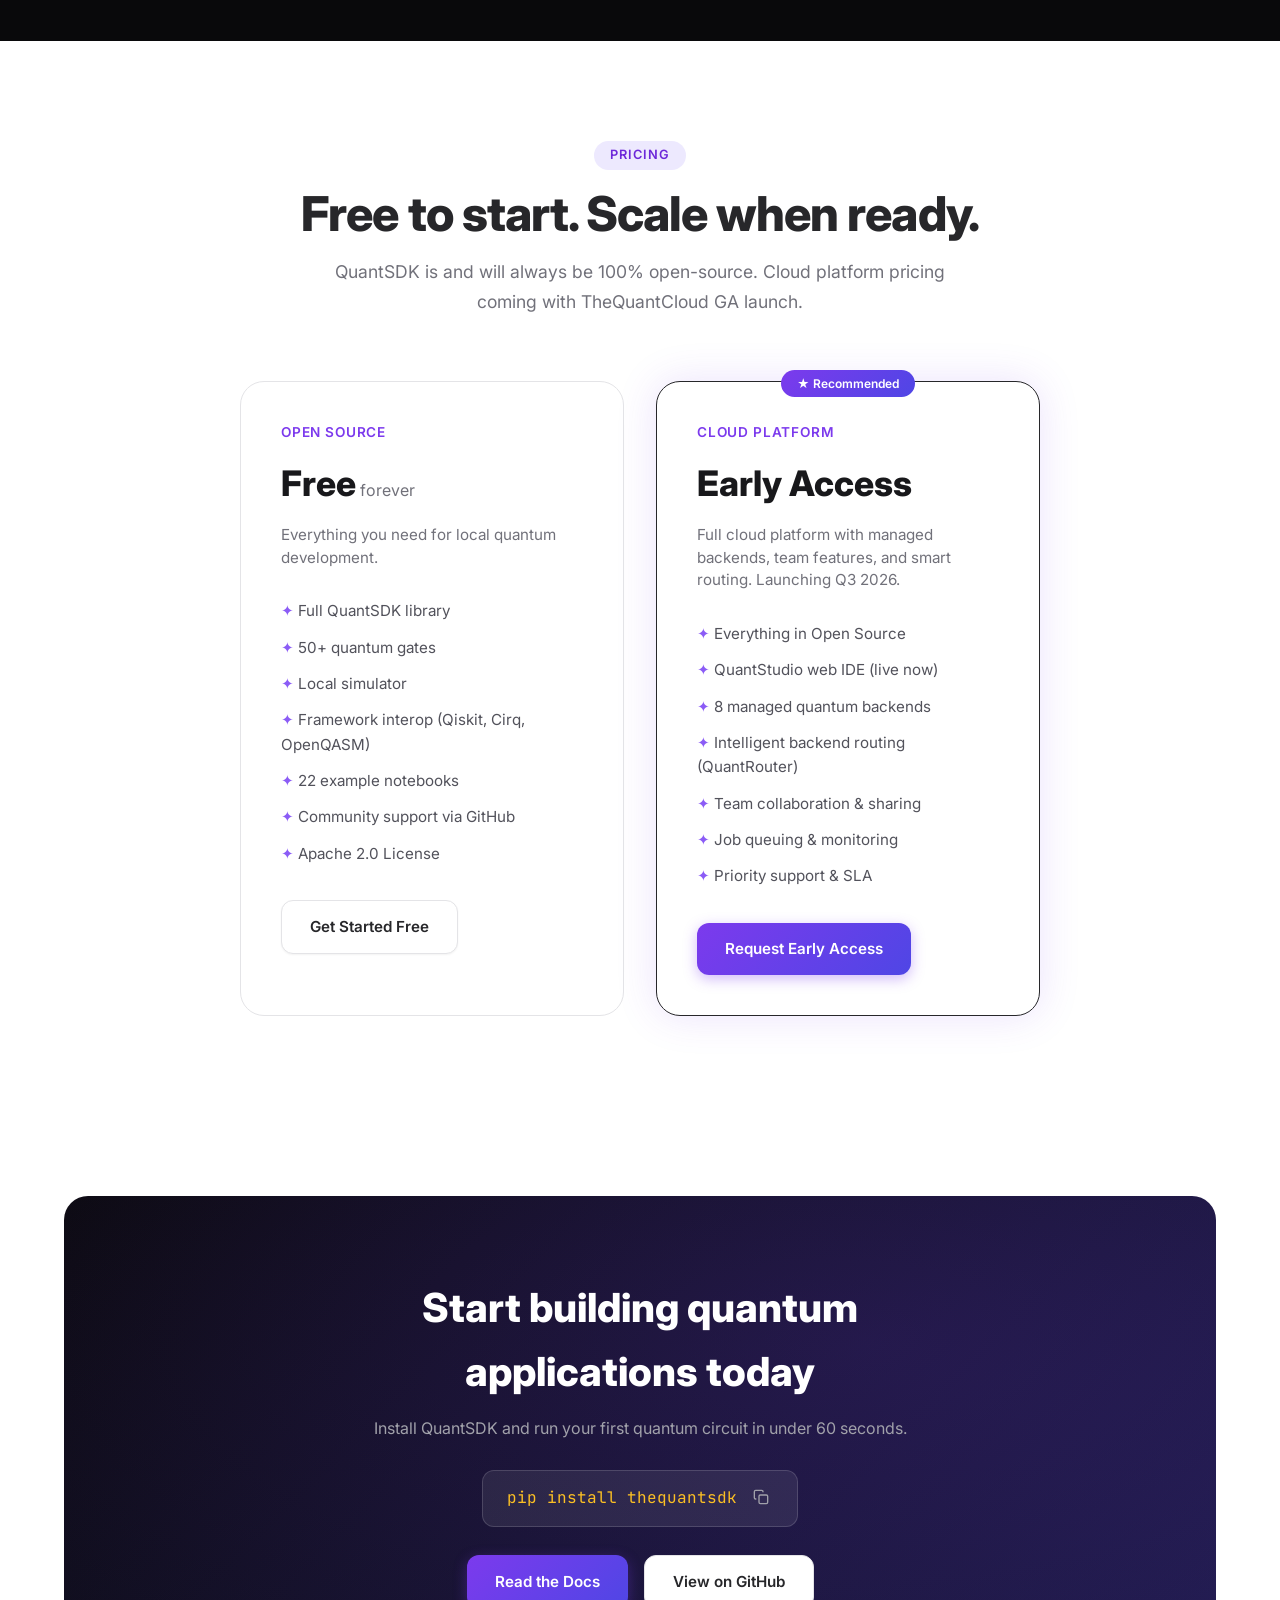
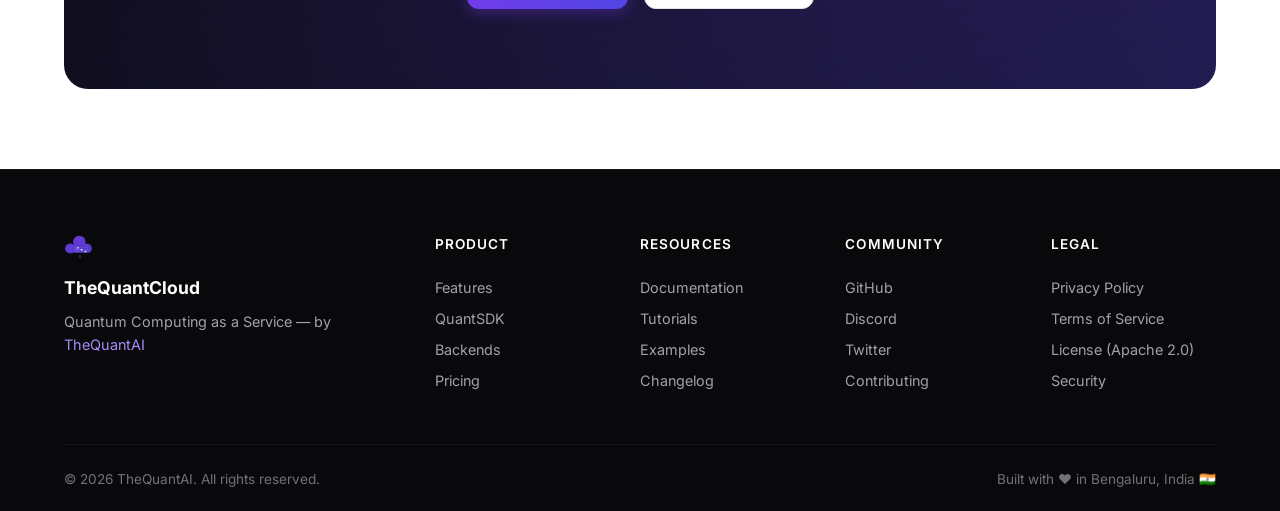
==== commit 53b11449: "feat: update Discord link + add QuantStudio launch CTA - Replace placeholder Discord link with live " ====
--- a/index.html
+++ b/index.html
@@ -65,9 +65,12 @@
             <h1>Write Quantum Code.<br><span class="gradient-text">Run It Anywhere.</span></h1>
             <p class="hero-subtitle">TheQuantCloud is the unified platform for quantum development — from writing your first qubit to deploying production circuits on real quantum hardware. Powered by the open-source QuantSDK.</p>
             <div class="hero-actions">
-                <a href="https://docs.thequantcloud.com" class="btn btn-primary">
+                <a href="https://studio.thequantcloud.com" class="btn btn-primary" target="_blank" rel="noopener">
+                    <span>Try QuantStudio</span>
+                    <svg width="16" height="16" viewBox="0 0 24 24" fill="none" stroke="currentColor" stroke-width="2"><path d="M5 12h14M12 5l7 7-7 7"/></svg>
+                </a>
+                <a href="https://docs.thequantcloud.com" class="btn btn-secondary">
                     <span>Read the Docs</span>
-                    <svg width="16" height="16" viewBox="0 0 24 24" fill="none" stroke="currentColor" stroke-width="2"><path d="M5 12h14M12 5l7 7-7 7"/></svg>
                 </a>
                 <a href="https://github.com/TheQuantAI/quantsdk" class="btn btn-secondary" target="_blank" rel="noopener">
                     <svg width="18" height="18" viewBox="0 0 24 24" fill="currentColor"><path d="M12 0c-6.626 0-12 5.373-12 12 0 5.302 3.438 9.8 8.207 11.387.599.111.793-.261.793-.577v-2.234c-3.338.726-4.033-1.416-4.033-1.416-.546-1.387-1.333-1.756-1.333-1.756-1.089-.745.083-.729.083-.729 1.205.084 1.839 1.237 1.839 1.237 1.07 1.834 2.807 1.304 3.492.997.107-.775.418-1.305.762-1.604-2.665-.305-5.467-1.334-5.467-5.931 0-1.311.469-2.381 1.236-3.221-.124-.303-.535-1.524.117-3.176 0 0 1.008-.322 3.301 1.23.957-.266 1.983-.399 3.003-.404 1.02.005 2.047.138 3.006.404 2.291-1.552 3.297-1.23 3.297-1.23.653 1.653.242 2.874.118 3.176.77.84 1.235 1.911 1.235 3.221 0 4.609-2.807 5.624-5.479 5.921.43.372.823 1.102.823 2.222v3.293c0 .319.192.694.801.576 4.765-1.589 8.199-6.086 8.199-11.386 0-6.627-5.373-12-12-12z"/></svg>
@@ -187,6 +190,12 @@
                     <h3>Authentication</h3>
                     <p>GitHub OAuth + email login via NextAuth. Your circuits are private by default, shareable when you're ready.</p>
                 </div>
+            </div>
+            <div style="text-align:center;margin-top:2.5rem;">
+                <a href="https://studio.thequantcloud.com" class="btn btn-primary" target="_blank" rel="noopener">
+                    <span>Launch QuantStudio</span>
+                    <svg width="16" height="16" viewBox="0 0 24 24" fill="none" stroke="currentColor" stroke-width="2"><path d="M5 12h14M12 5l7 7-7 7"/></svg>
+                </a>
             </div>
         </div>
     </section>
@@ -492,7 +501,7 @@
                 <div class="footer-col">
                     <h5>Community</h5>
                     <a href="https://github.com/TheQuantAI" target="_blank" rel="noopener">GitHub</a>
-                    <a href="https://discord.gg/TheQuantAI" target="_blank" rel="noopener">Discord</a>
+                    <a href="https://discord.gg/uTEW77Kcj4" target="_blank" rel="noopener">Discord</a>
                     <a href="https://twitter.com/TheQuantAI" target="_blank" rel="noopener">Twitter</a>
                     <a href="https://docs.thequantcloud.com/contributing/">Contributing</a>
                 </div>
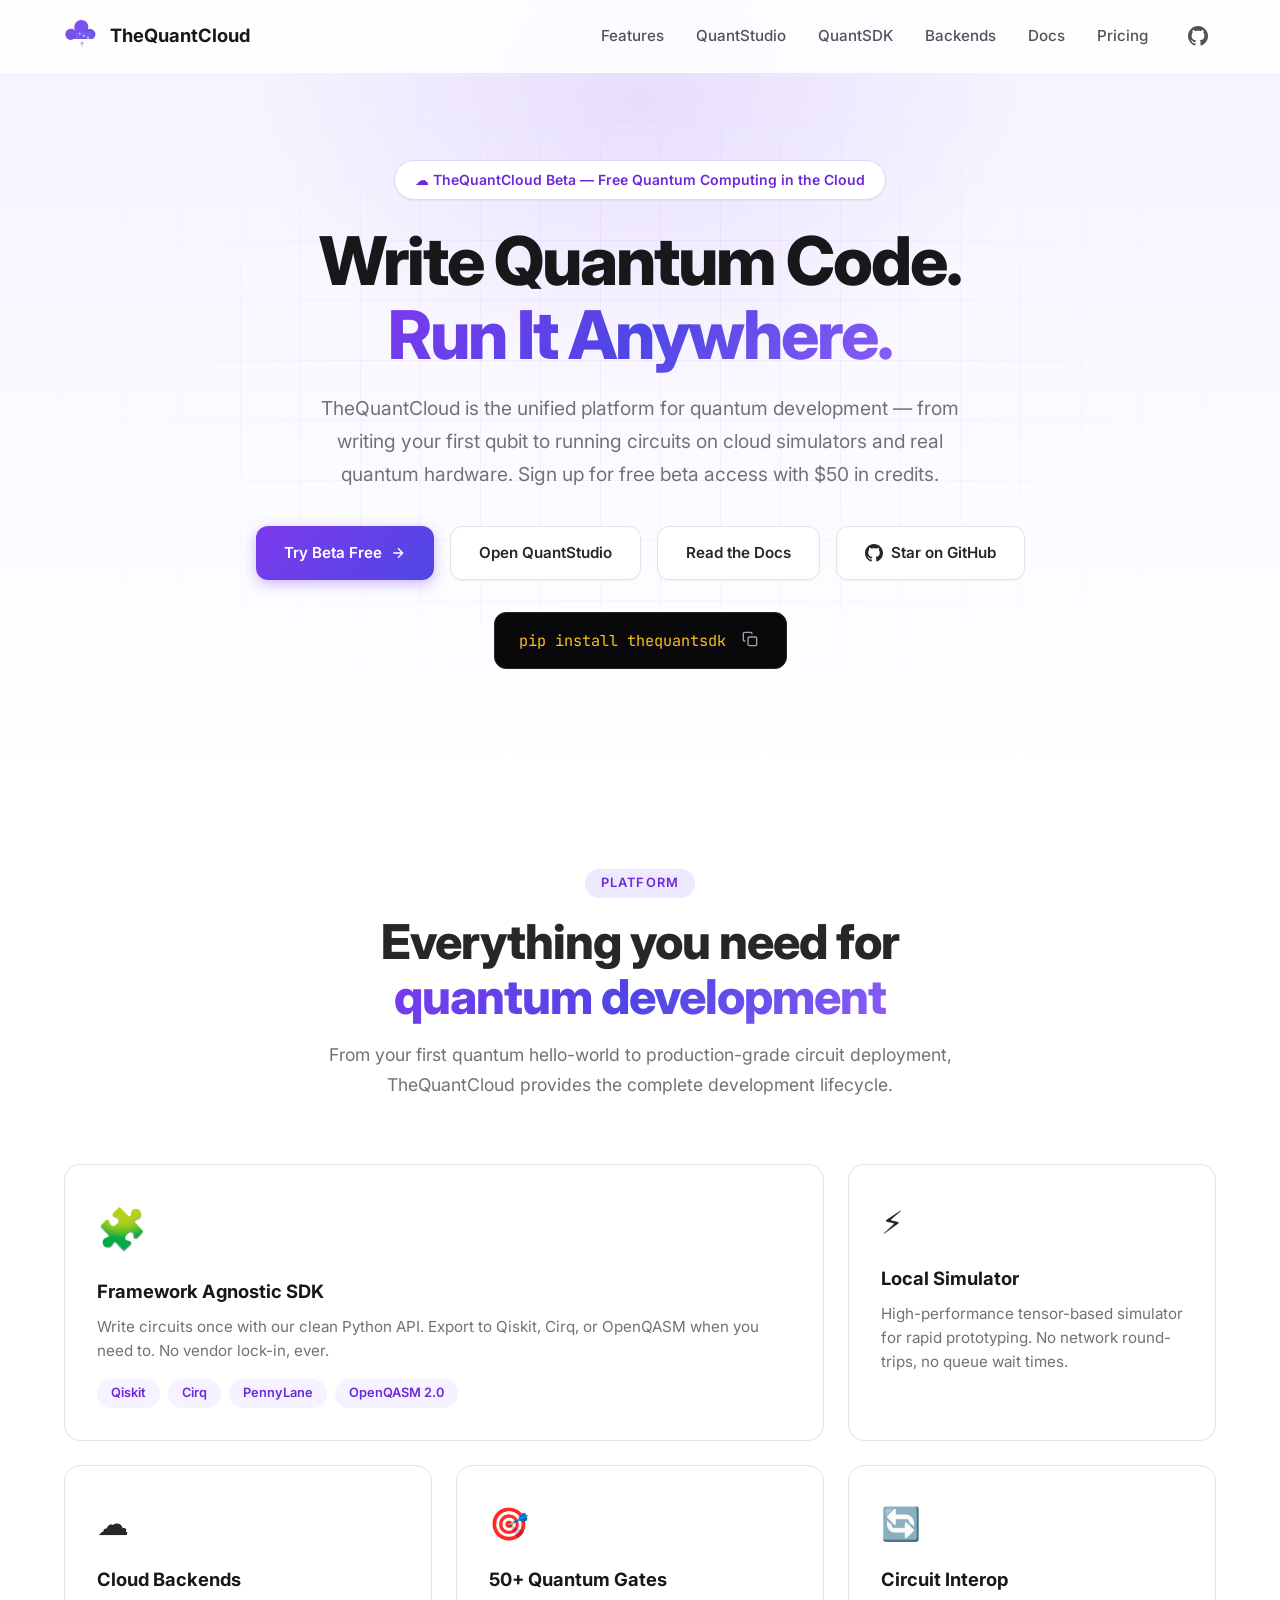
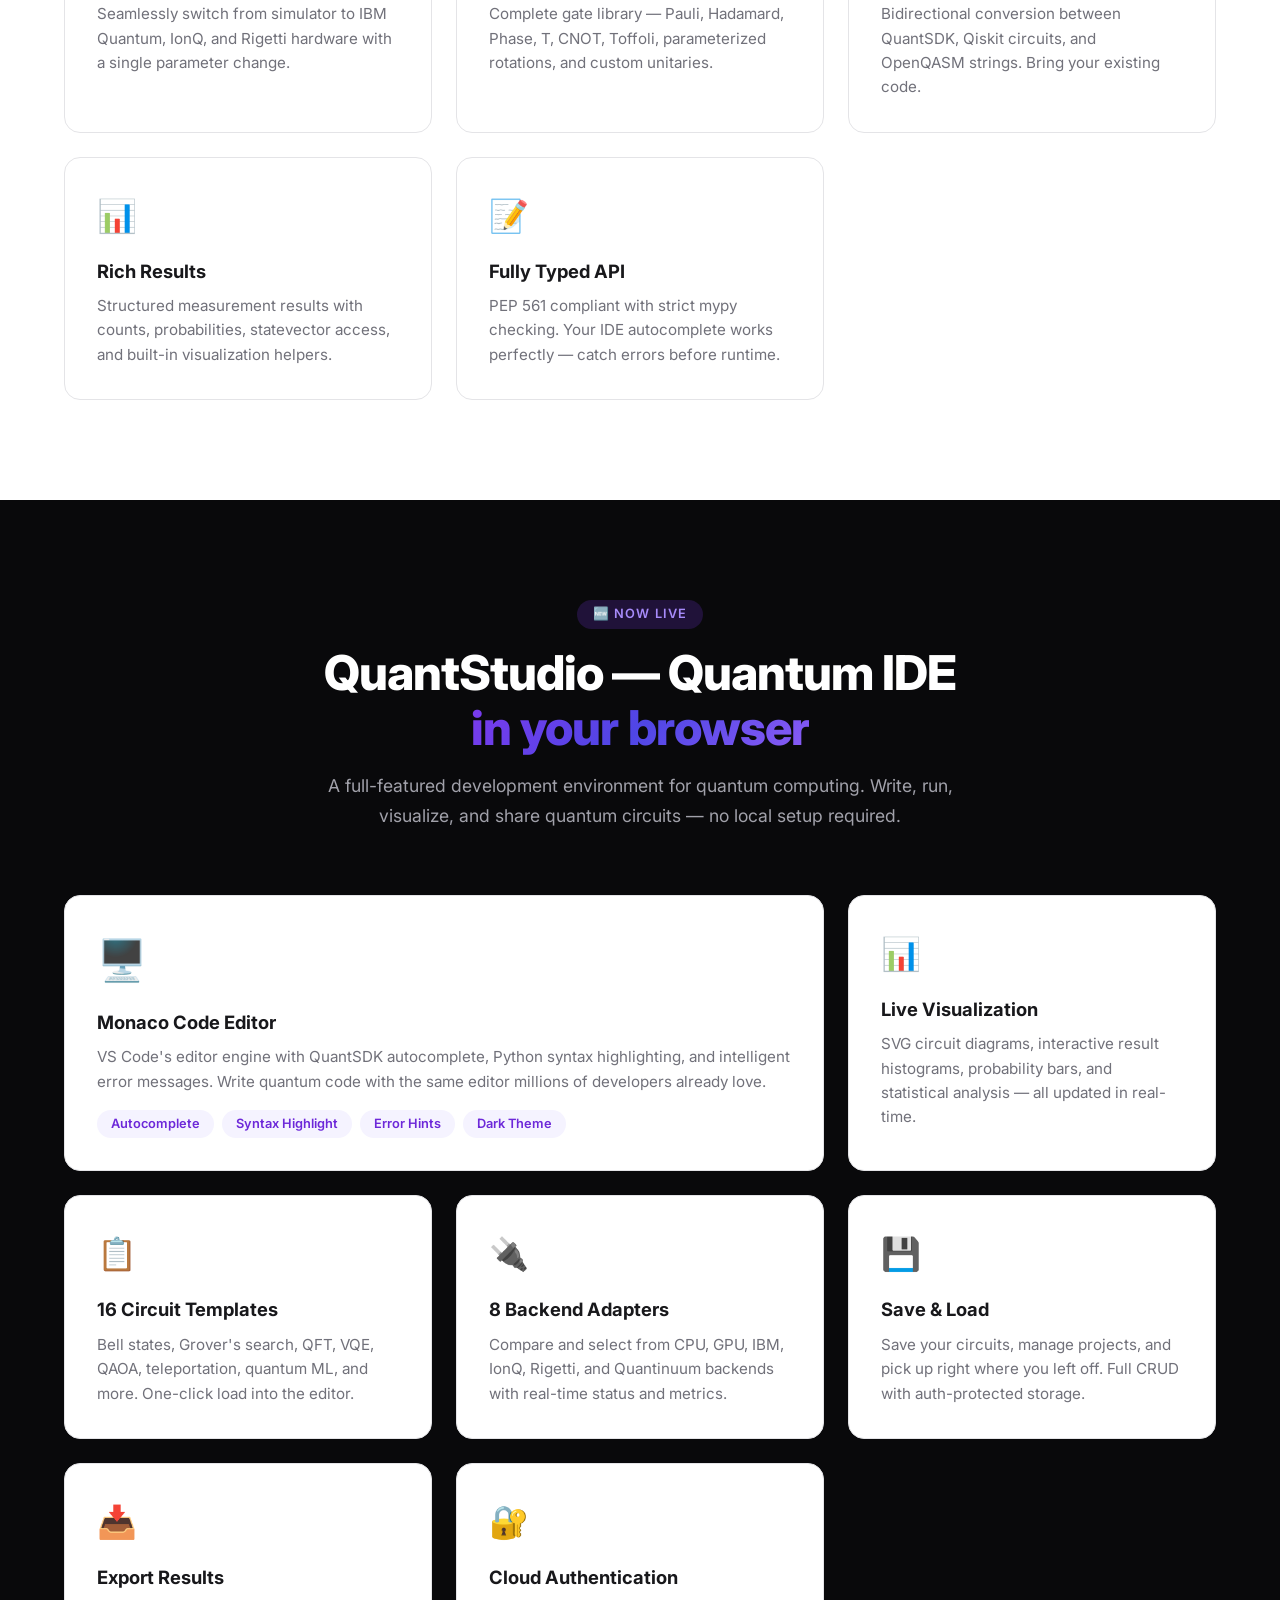
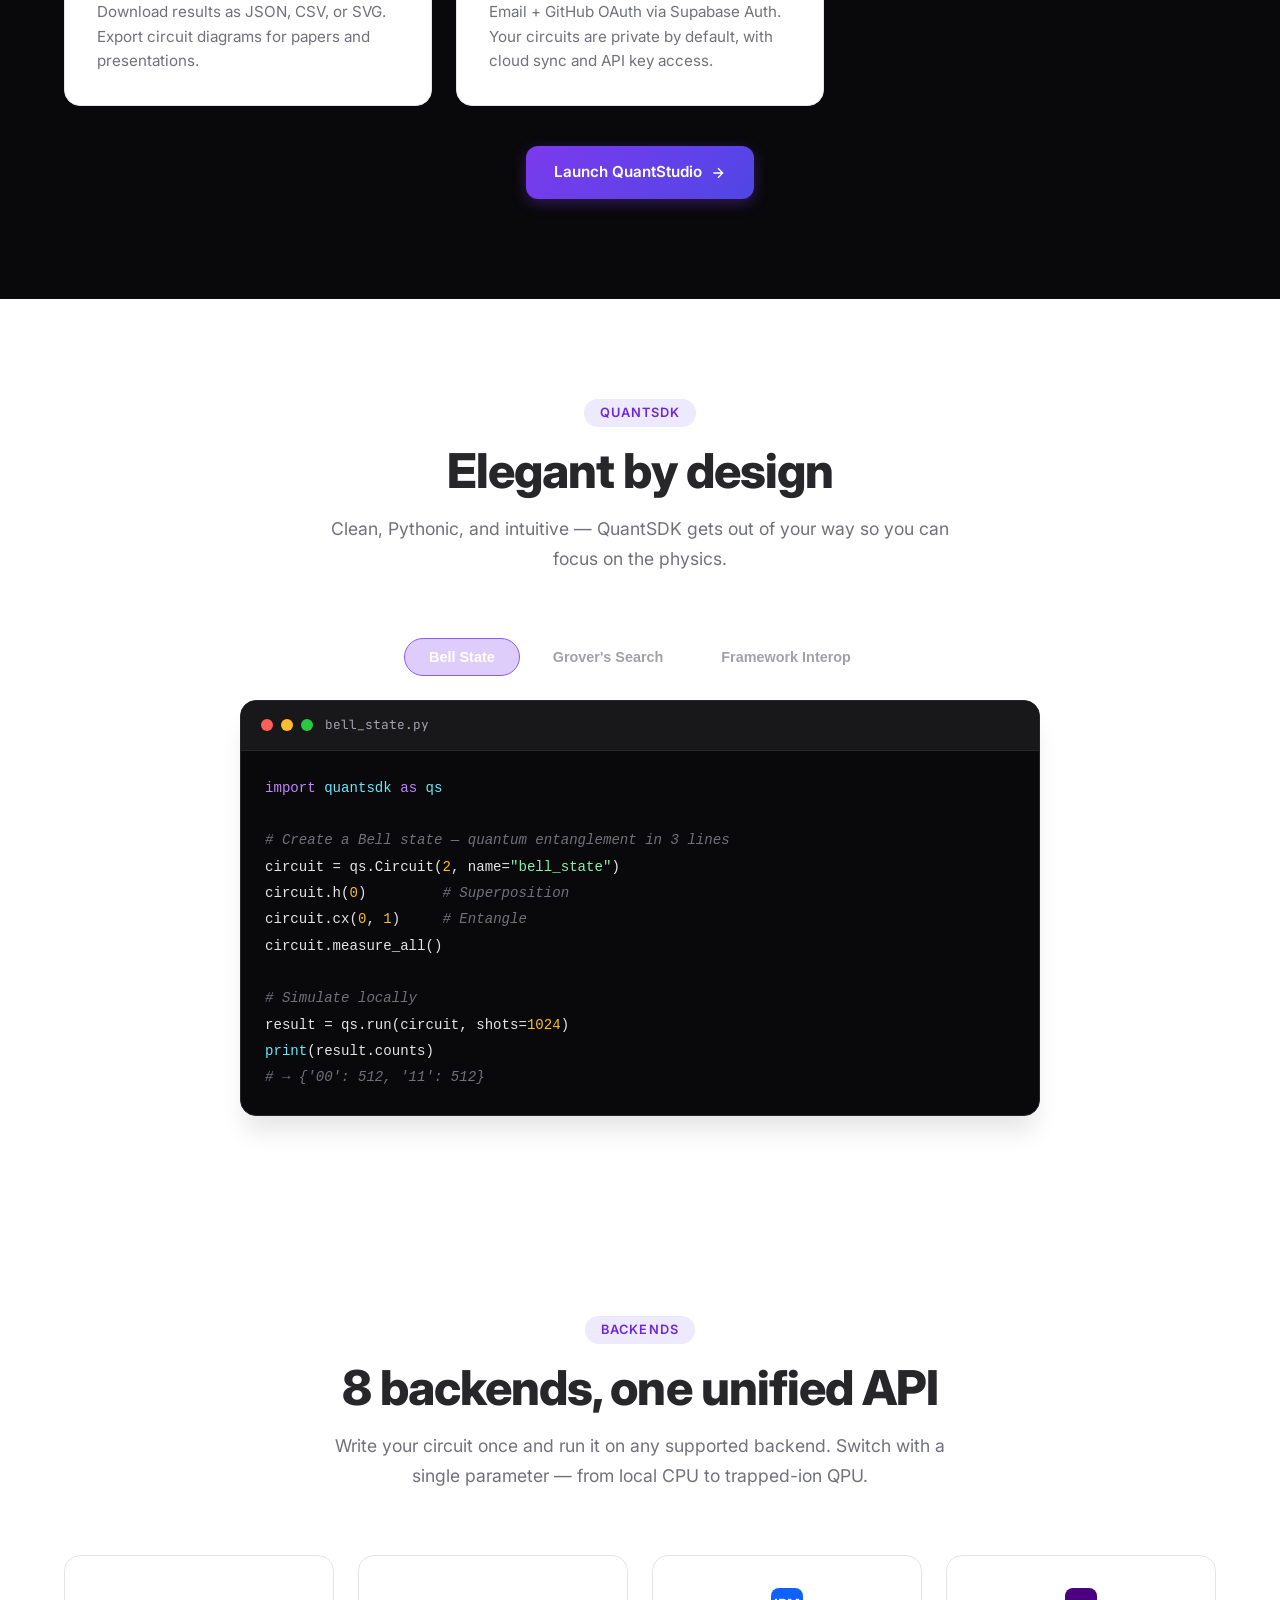
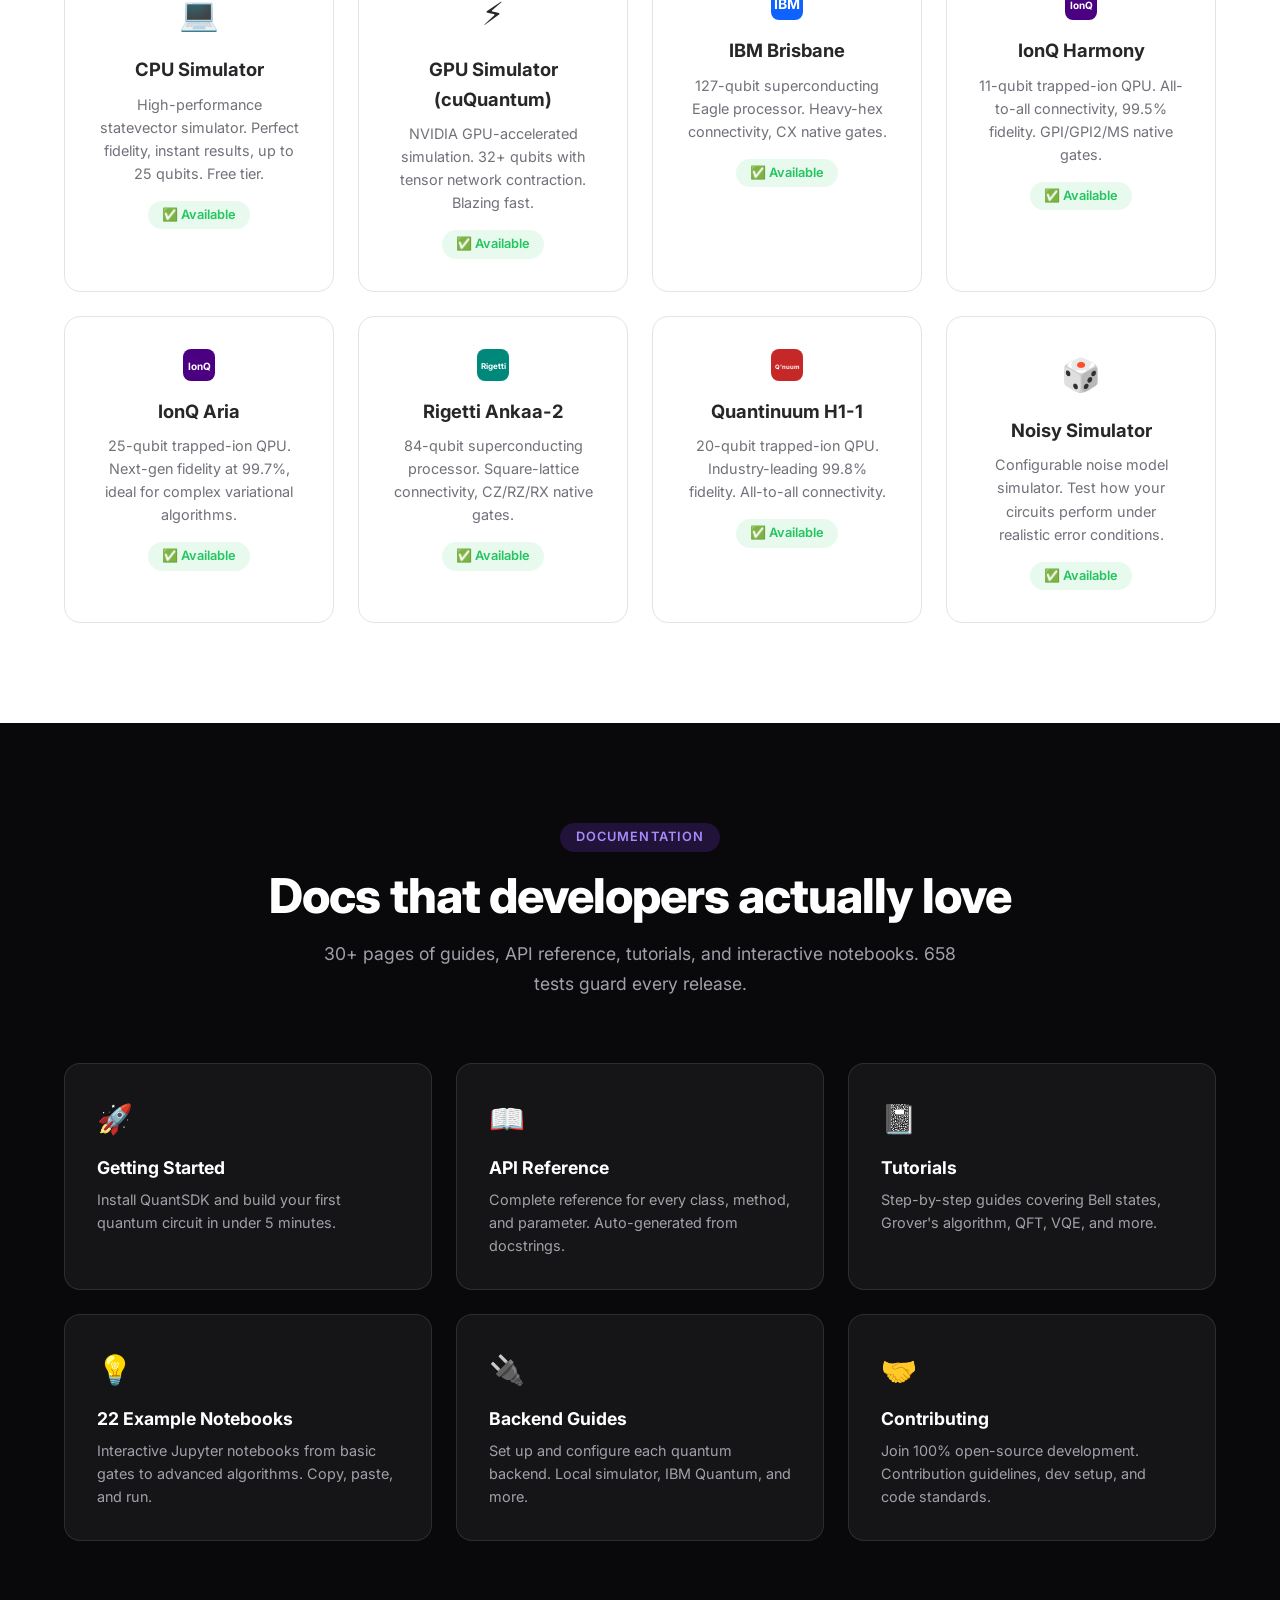
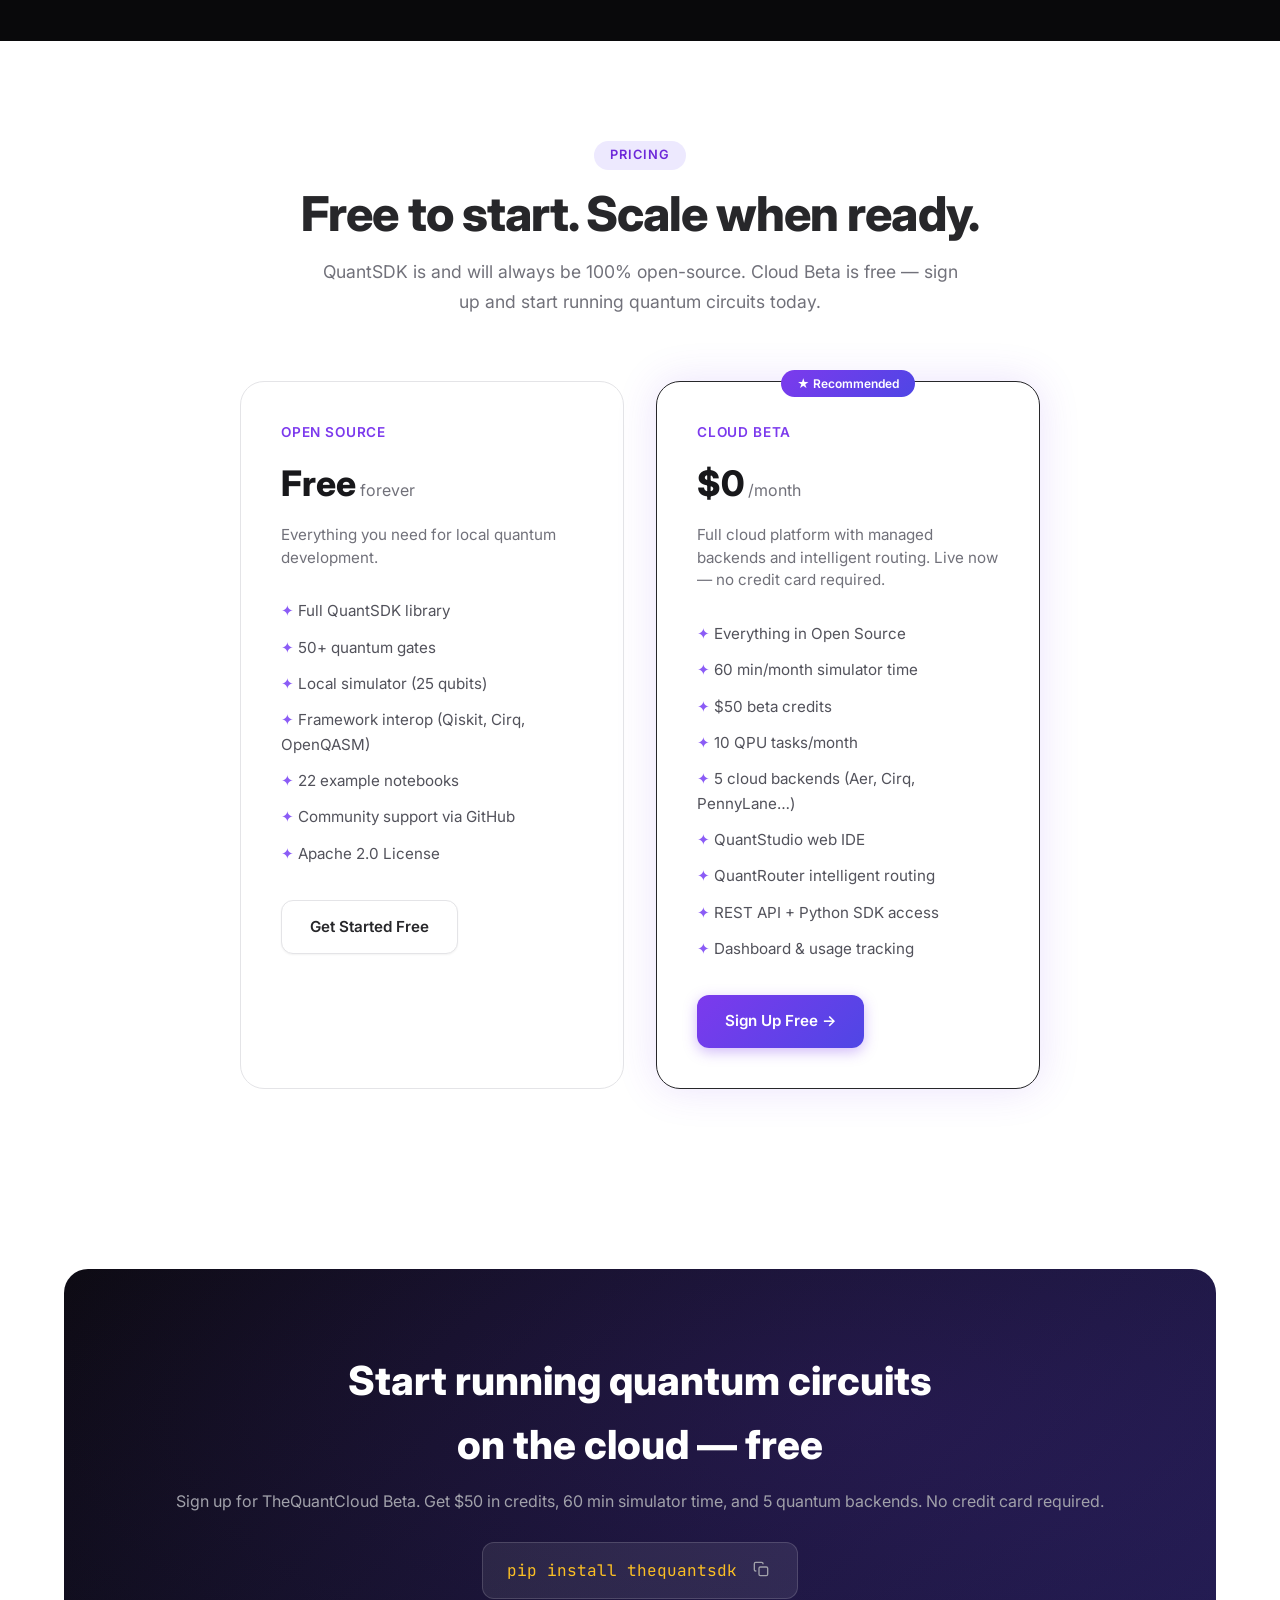
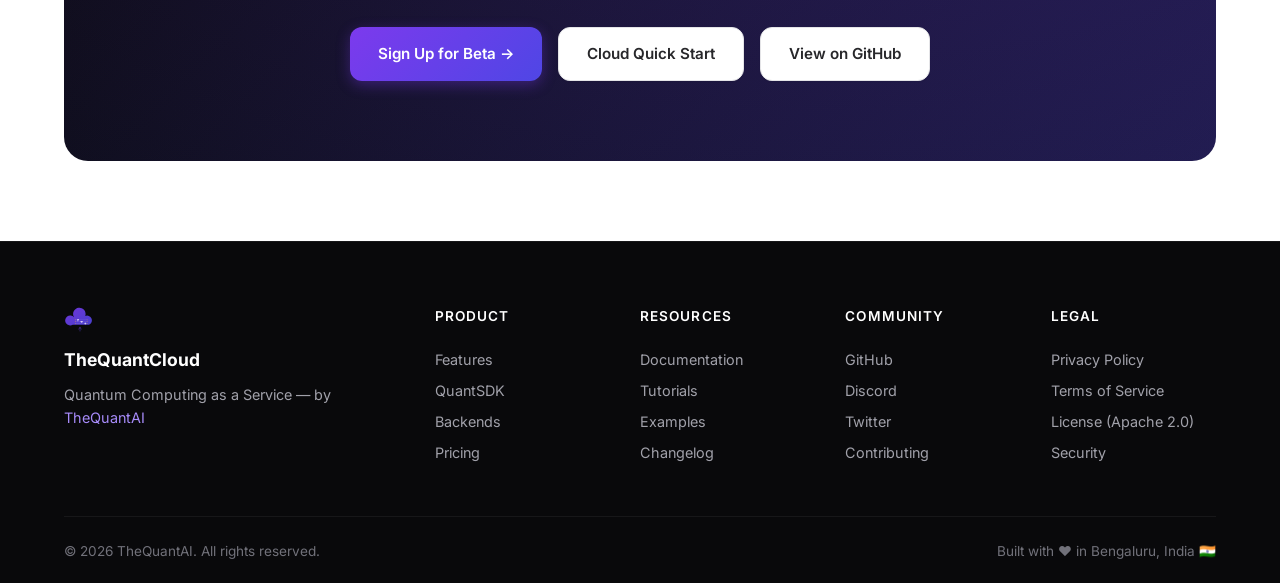
==== commit eb6eea7d: "feat(L8): Update for Cloud Beta launch - Hero: badge announces Cloud Beta, primary CTA → signup - Pr" ====
--- a/index.html
+++ b/index.html
@@ -61,13 +61,16 @@
             <div class="hero-glow"></div>
         </div>
         <div class="container hero-content">
-            <div class="hero-badge">🚀 QuantSDK v0.1.0 + QuantStudio IDE — Live Now</div>
+            <div class="hero-badge">☁️ TheQuantCloud Beta — Free Quantum Computing in the Cloud</div>
             <h1>Write Quantum Code.<br><span class="gradient-text">Run It Anywhere.</span></h1>
-            <p class="hero-subtitle">TheQuantCloud is the unified platform for quantum development — from writing your first qubit to deploying production circuits on real quantum hardware. Powered by the open-source QuantSDK.</p>
+            <p class="hero-subtitle">TheQuantCloud is the unified platform for quantum development — from writing your first qubit to running circuits on cloud simulators and real quantum hardware. Sign up for free beta access with $50 in credits.</p>
             <div class="hero-actions">
-                <a href="https://studio.thequantcloud.com" class="btn btn-primary" target="_blank" rel="noopener">
-                    <span>Try QuantStudio</span>
+                <a href="https://studio.thequantcloud.com/signup" class="btn btn-primary" target="_blank" rel="noopener">
+                    <span>Try Beta Free</span>
                     <svg width="16" height="16" viewBox="0 0 24 24" fill="none" stroke="currentColor" stroke-width="2"><path d="M5 12h14M12 5l7 7-7 7"/></svg>
+                </a>
+                <a href="https://studio.thequantcloud.com" class="btn btn-secondary" target="_blank" rel="noopener">
+                    <span>Open QuantStudio</span>
                 </a>
                 <a href="https://docs.thequantcloud.com" class="btn btn-secondary">
                     <span>Read the Docs</span>
@@ -187,8 +190,8 @@
                 </div>
                 <div class="feature-card">
                     <div class="feature-icon">🔐</div>
-                    <h3>Authentication</h3>
-                    <p>GitHub OAuth + email login via NextAuth. Your circuits are private by default, shareable when you're ready.</p>
+                    <h3>Cloud Authentication</h3>
+                    <p>Email + GitHub OAuth via Supabase Auth. Your circuits are private by default, with cloud sync and API key access.</p>
                 </div>
             </div>
             <div style="text-align:center;margin-top:2.5rem;">
@@ -418,7 +421,7 @@
             <div class="section-header">
                 <span class="section-tag">Pricing</span>
                 <h2>Free to start. Scale when ready.</h2>
-                <p class="section-desc">QuantSDK is and will always be 100% open-source. Cloud platform pricing coming with TheQuantCloud GA launch.</p>
+                <p class="section-desc">QuantSDK is and will always be 100% open-source. Cloud Beta is free — sign up and start running quantum circuits today.</p>
             </div>
             <div class="pricing-grid">
                 <div class="pricing-card">
@@ -428,7 +431,7 @@
                     <ul class="pricing-features">
                         <li>✦ Full QuantSDK library</li>
                         <li>✦ 50+ quantum gates</li>
-                        <li>✦ Local simulator</li>
+                        <li>✦ Local simulator (25 qubits)</li>
                         <li>✦ Framework interop (Qiskit, Cirq, OpenQASM)</li>
                         <li>✦ 22 example notebooks</li>
                         <li>✦ Community support via GitHub</li>
@@ -437,19 +440,21 @@
                     <a href="https://github.com/TheQuantAI/quantsdk" class="btn btn-secondary" target="_blank" rel="noopener">Get Started Free</a>
                 </div>
                 <div class="pricing-card pricing-card-featured">
-                    <div class="pricing-tier">Cloud Platform</div>
-                    <div class="pricing-price"><span class="price-amount">Early Access</span></div>
-                    <p class="pricing-desc">Full cloud platform with managed backends, team features, and smart routing. Launching Q3 2026.</p>
+                    <div class="pricing-tier">Cloud Beta</div>
+                    <div class="pricing-price"><span class="price-amount">$0</span><span class="price-period">/month</span></div>
+                    <p class="pricing-desc">Full cloud platform with managed backends and intelligent routing. Live now — no credit card required.</p>
                     <ul class="pricing-features">
                         <li>✦ Everything in Open Source</li>
-                        <li>✦ QuantStudio web IDE (live now)</li>
-                        <li>✦ 8 managed quantum backends</li>
-                        <li>✦ Intelligent backend routing (QuantRouter)</li>
-                        <li>✦ Team collaboration & sharing</li>
-                        <li>✦ Job queuing & monitoring</li>
-                        <li>✦ Priority support & SLA</li>
+                        <li>✦ 60 min/month simulator time</li>
+                        <li>✦ $50 beta credits</li>
+                        <li>✦ 10 QPU tasks/month</li>
+                        <li>✦ 5 cloud backends (Aer, Cirq, PennyLane…)</li>
+                        <li>✦ QuantStudio web IDE</li>
+                        <li>✦ QuantRouter intelligent routing</li>
+                        <li>✦ REST API + Python SDK access</li>
+                        <li>✦ Dashboard & usage tracking</li>
                     </ul>
-                    <a href="mailto:saket@thequantai.in" class="btn btn-primary">Request Early Access</a>
+                    <a href="https://studio.thequantcloud.com/signup" class="btn btn-primary" target="_blank" rel="noopener">Sign Up Free →</a>
                 </div>
             </div>
         </div>
@@ -459,8 +464,8 @@
     <section class="section cta-section">
         <div class="container">
             <div class="cta-inner">
-                <h2>Start building quantum<br>applications today</h2>
-                <p>Install QuantSDK and run your first quantum circuit in under 60 seconds.</p>
+                <h2>Start running quantum circuits<br>on the cloud — free</h2>
+                <p>Sign up for TheQuantCloud Beta. Get $50 in credits, 60 min simulator time, and 5 quantum backends. No credit card required.</p>
                 <div class="cta-install">
                     <code>pip install thequantsdk</code>
                     <button class="copy-btn" title="Copy">
@@ -468,7 +473,8 @@
                     </button>
                 </div>
                 <div class="cta-actions">
-                    <a href="https://docs.thequantcloud.com" class="btn btn-primary">Read the Docs</a>
+                    <a href="https://studio.thequantcloud.com/signup" class="btn btn-primary" target="_blank" rel="noopener">Sign Up for Beta →</a>
+                    <a href="https://docs.thequantcloud.com/getting-started/cloud-quickstart/" class="btn btn-secondary">Cloud Quick Start</a>
                     <a href="https://github.com/TheQuantAI/quantsdk" class="btn btn-secondary" target="_blank" rel="noopener">View on GitHub</a>
                 </div>
             </div>
